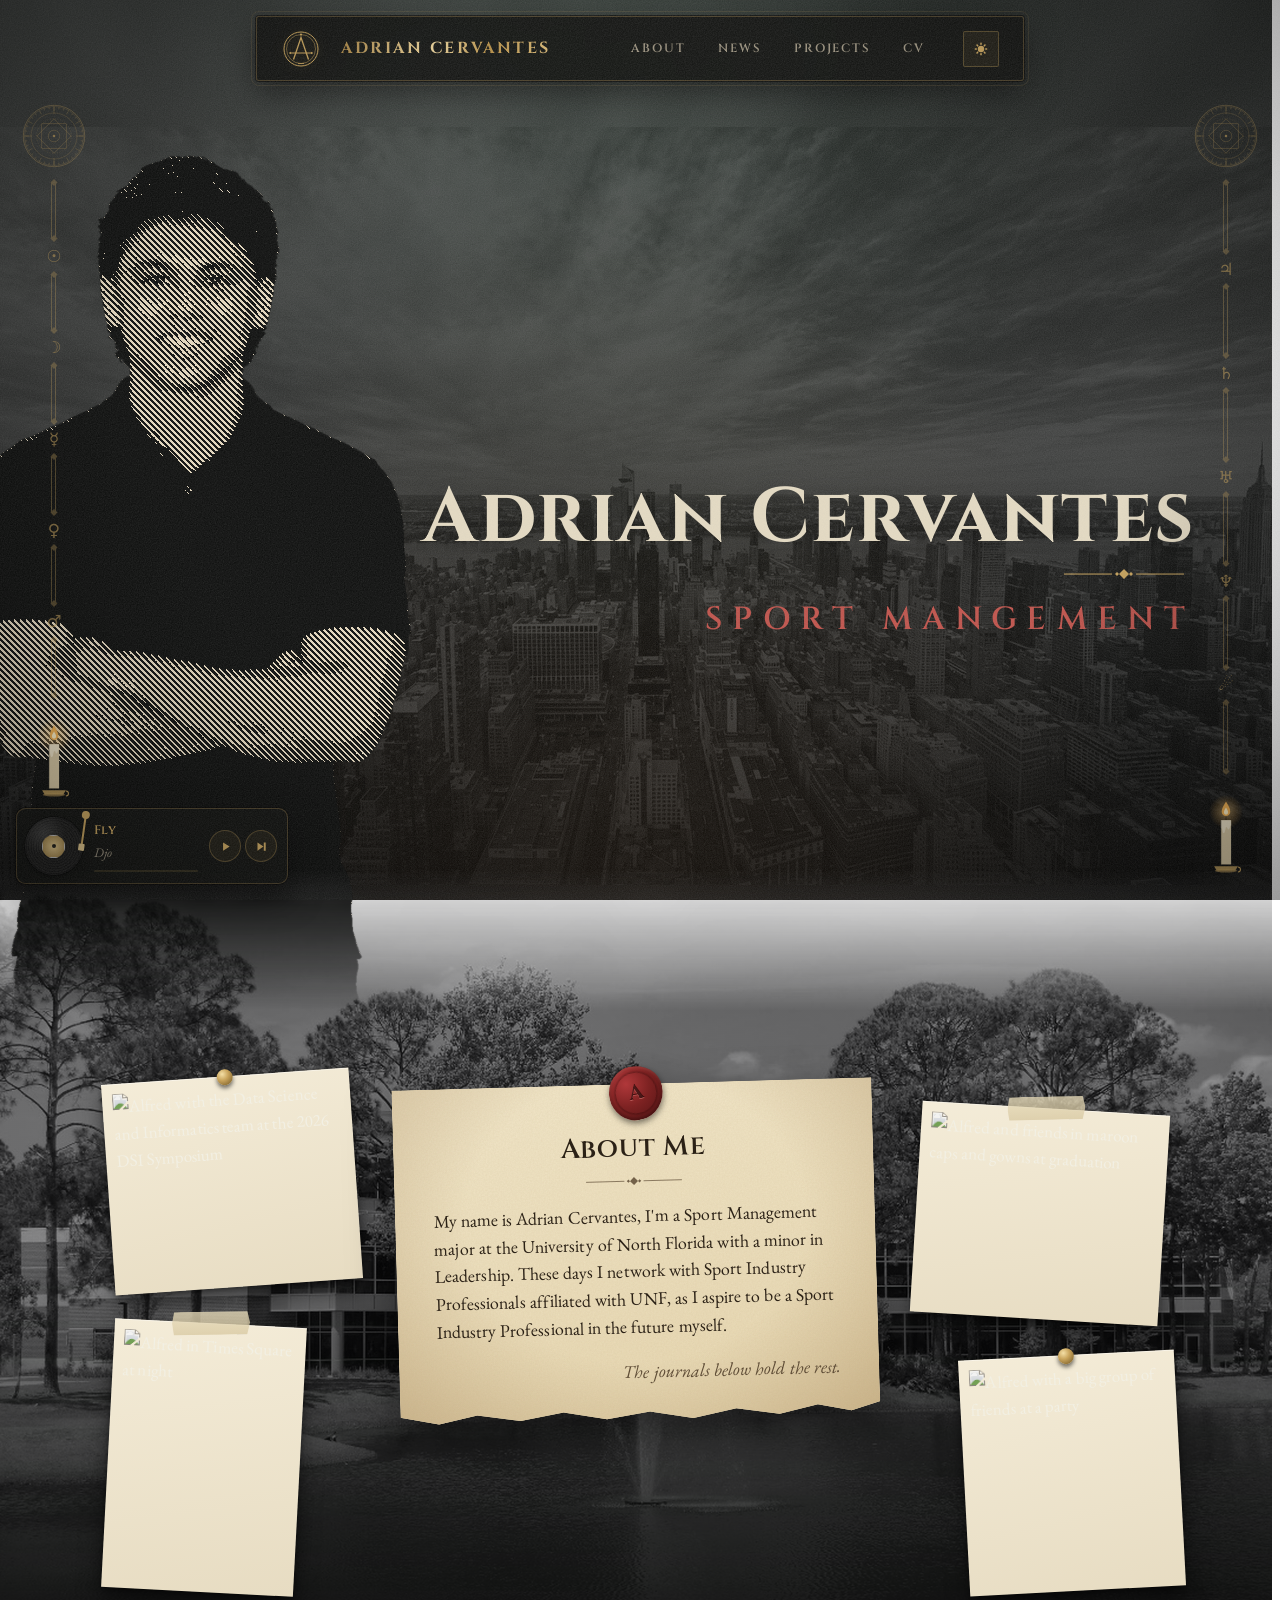
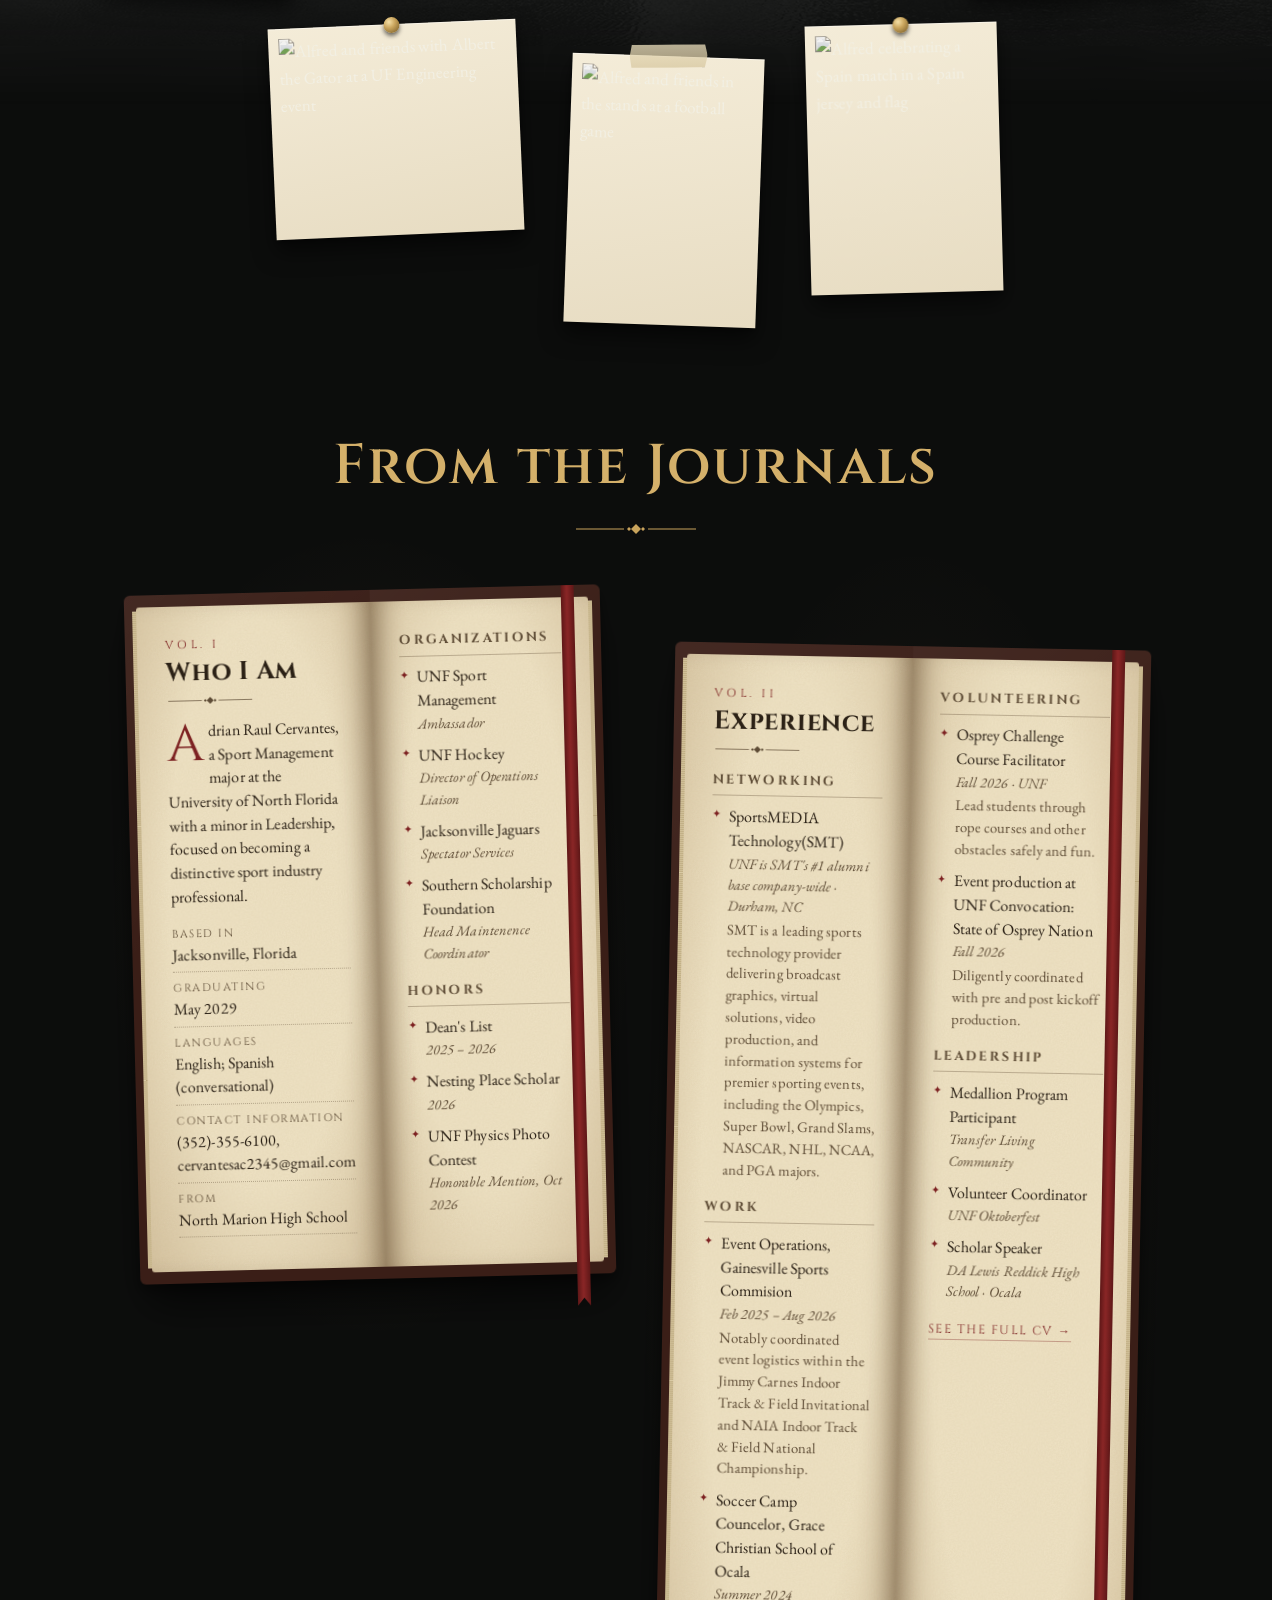
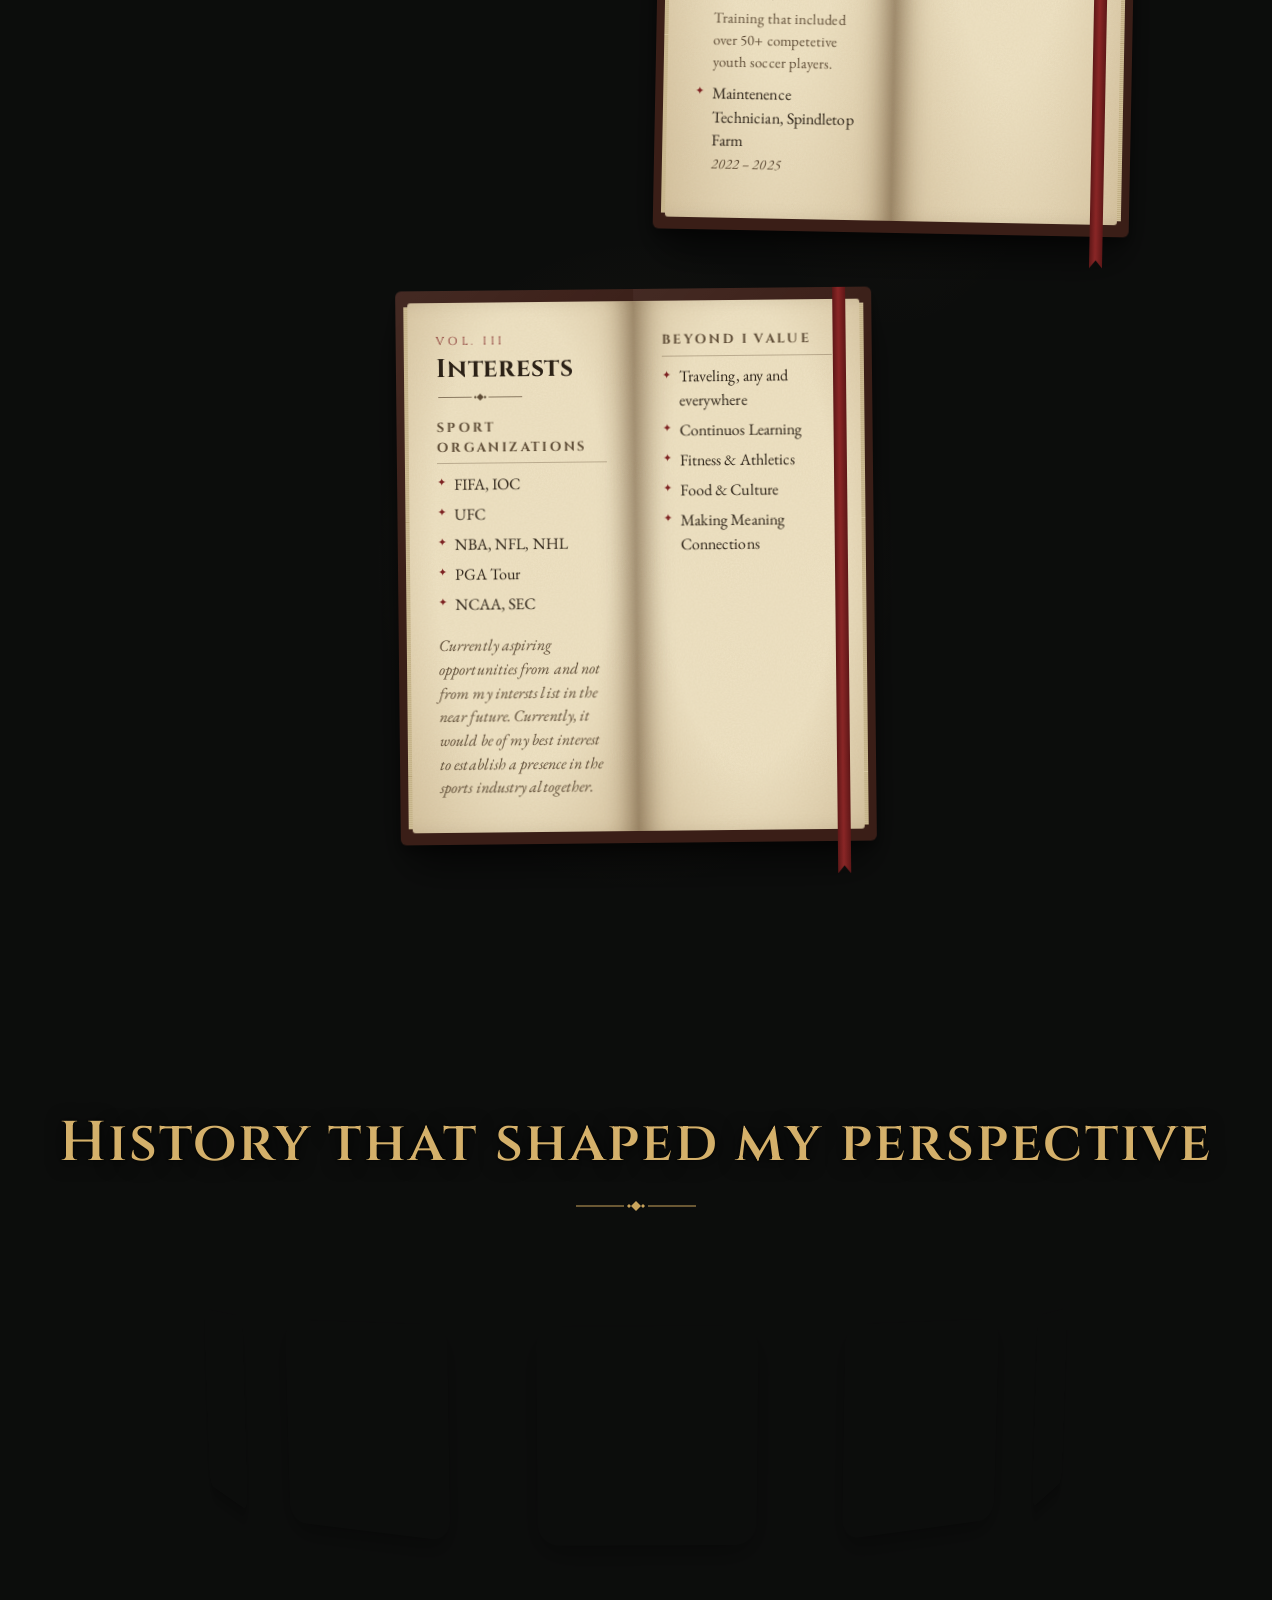
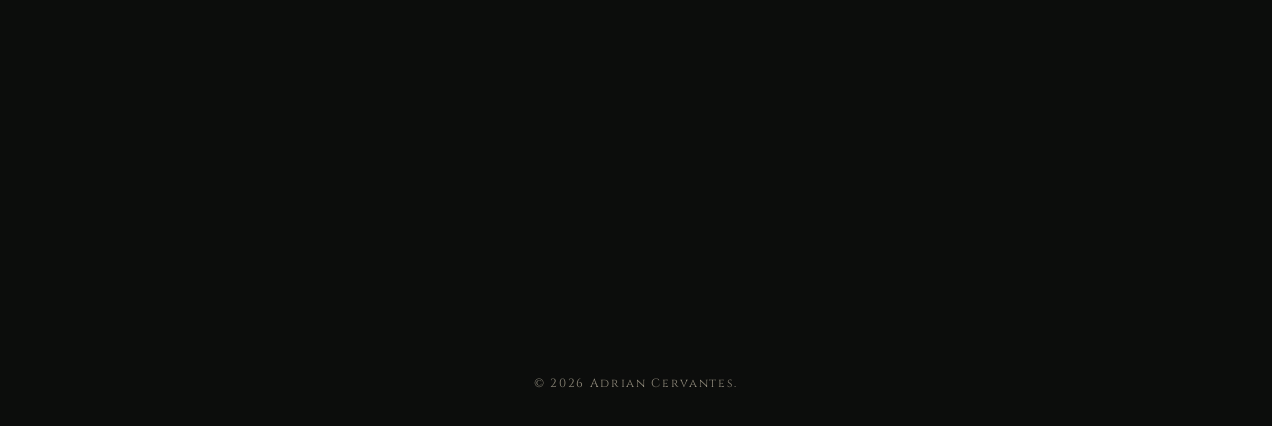
==== index.html @ 7bb158eb "Remove Bright Futures Scholar from honors section Removed 'Bright Futures Scholar' from honors list." ====
<!DOCTYPE html>
<html lang="en" class="scroll-smooth">
<head>
    <meta charset="UTF-8">
    <meta name="viewport" content="width=device-width, initial-scale=1.0">
    <title> Adrian Cervantes Resume </title>
    <meta name="description" content="Come see Adrian's portfolio">
    <link rel="icon" type="image/x-icon" href="assets/favicon.ico">
    <link rel="stylesheet" href="styles.css">
    <link rel="preconnect" href="https://fonts.googleapis.com">
    <link rel="preconnect" href="https://fonts.gstatic.com" crossorigin>
    <link href="https://fonts.googleapis.com/css2?family=Cinzel:wght@400;600;700&family=IM+Fell+English:ital@0;1&family=EB+Garamond:ital,wght@0,400;0,500;0,600;1,400&display=swap" rel="stylesheet">
    <script>
        (function() {
            try {
                var saved = localStorage.getItem('theme');
                var theme = ['dark', 'light'].indexOf(saved) !== -1 ? saved : 'dark';
                document.documentElement.setAttribute('data-theme', theme);
            } catch (e) {
                document.documentElement.setAttribute('data-theme', 'dark');
            }
        })();
    </script>
</head>
<body class="bg-global-bg text-global-text antialiased has-hero">
    <!-- Intro: sigil spin + spark burst. Synchronous so it covers the first paint. -->
    <script src="intro.js"></script>
    <!-- Fixed Header -->
    <header id="main-header" class="group">
        <div class="header-grid">
            <!-- Logo -->
            <div class="header-logo">
                <a href="#" class="group flex items-center">
                    <svg aria-hidden="true" viewBox="0 0 40 40" fill="none" stroke="currentColor" xmlns="http://www.w3.org/2000/svg" style="width: 2.5rem; height: 2.5rem; color: var(--color-primary);">
                        <title>Adrian Cervantes</title>
                        <circle cx="20" cy="20" r="17" stroke-width="1"/>
                        <circle cx="20" cy="20" r="14.5" stroke-width="0.5"/>
                        <path d="M12.5 30.5 20 8.5 27.5 30.5" stroke-width="1.3" stroke-linejoin="miter"/>
                        <path d="M9 24h22" stroke-width="1"/>
                        <path d="M8 24l1.2-1.2 1.2 1.2-1.2 1.2zM29.6 24l1.2-1.2 1.2 1.2-1.2 1.2z" fill="currentColor" stroke="none"/>
                        <circle cx="20" cy="5.6" r="1.1" fill="currentColor" stroke="none"/>
                        <path d="M17 34.5h6" stroke-width="0.8"/>
                    </svg>
                </a>
            </div>

            <!-- Title -->
            <div class="header-title">
                <span class="text-xl font-bold sm:text-2xl">Adrian Cervantes</span>
            </div>

            <!-- Desktop Navigation -->
            <nav class="mobile-nav-menu header-nav" id="navigation-menu">
                <a href="#about">About</a>
                <a href="news.html">News</a>
                <a href="projects.html">Projects</a>
                <a href="experience.html">CV</a>
            </nav>

            <!-- Controls -->
            <div class="header-controls">
                <!-- Theme Toggle -->
                <button id="theme-toggle" aria-label="Switch to dark theme">
                    <svg class="sun-icon h-4 w-4" fill="currentColor" viewBox="0 0 20 20">
                        <path fill-rule="evenodd" d="M10 2a1 1 0 011 1v1a1 1 0 11-2 0V3a1 1 0 011-1zm4 8a4 4 0 11-8 0 4 4 0 018 0zm-.464 4.95l.707.707a1 1 0 001.414-1.414l-.707-.707a1 1 0 00-1.414 1.414zm2.12-10.607a1 1 0 010 1.414l-.706.707a1 1 0 11-1.414-1.414l.707-.707a1 1 0 011.414 0zM17 11a1 1 0 100-2h-1a1 1 0 100 2h1zm-7 4a1 1 0 011 1v1a1 1 0 11-2 0v-1a1 1 0 011-1zM5.05 6.464A1 1 0 106.465 5.05l-.708-.707a1 1 0 00-1.414 1.414l.707.707zm1.414 8.486l-.707.707a1 1 0 01-1.414-1.414l.707-.707a1 1 0 011.414 1.414zM4 11a1 1 0 100-2H3a1 1 0 000 2h1z" clip-rule="evenodd"></path>
                    </svg>
                    <svg class="moon-icon h-4 w-4" fill="currentColor" viewBox="0 0 20 20">
                        <path d="M17.293 13.293A8 8 0 016.707 2.707a8.001 8.001 0 1010.586 10.586z"></path>
                    </svg>
                </button>


                <!-- Mobile Menu Toggle -->
                <button id="toggle-navigation-menu" aria-expanded="false" aria-label="Toggle navigation menu">
                    <svg class="h-5 w-5" fill="none" stroke="currentColor" viewBox="0 0 24 24">
                        <path stroke-linecap="round" stroke-linejoin="round" stroke-width="2" d="M4 6h16M4 12h16M4 18h16"></path>
                    </svg>
                    <svg class="h-5 w-5" fill="none" stroke="currentColor" viewBox="0 0 24 24">
                        <path stroke-linecap="round" stroke-linejoin="round" stroke-width="2" d="M6 18L18 6M6 6l12 12"></path>
                    </svg>
                </button>
            </div>
        </div>
    </header>

    <!-- Hero: photo backdrop + name/role, both animate in on load -->
    <section id="hero">
        <div class="hero-text">
            <h1 class="hero-name">Adrian Cervantes</h1>
            <p class="hero-role">Sport Mangement</p>
        </div>
    </section>

    <!-- Main Content -->
    <main>
        <div class="main-inner mx-auto max-w-3xl px-4 sm:px-8">
            <!-- About Section -->
            <section id="about" class="about-board">
                <div class="pinboard-col pinboard-left">
                    <figure class="polaroid polaroid-wide pin-tack" style="--tilt: -4deg;">
                        <picture>
                            <source srcset="assets/pinboard/dsi-symposium.webp" type="image/webp">
                            <img src="assets/pinboard/dsi-symposium.jpg" alt="Alfred with the Data Science and Informatics team at the 2026 DSI Symposium" loading="lazy" decoding="async">
                        </picture>
                    </figure>
                    <figure class="polaroid polaroid-tall pin-tape" style="--tilt: 3deg;">
                        <picture>
                            <source srcset="assets/pinboard/times-square.webp" type="image/webp">
                            <img src="assets/pinboard/times-square.jpg" alt="Alfred in Times Square at night" loading="lazy" decoding="async">
                        </picture>
                    </figure>
                </div>
                <div class="about-note-wrap">
                    <div class="prose" id="about-content">
                        <div class="loading-spinner">Loading about content...</div>
                    </div>
                </div>
                <div class="pinboard-col pinboard-right">
                    <figure class="polaroid polaroid-wide pin-tape" style="--tilt: 3.5deg;">
                        <picture>
                            <source srcset="assets/pinboard/graduation.webp" type="image/webp">
                            <img src="assets/pinboard/graduation.jpg" alt="Alfred and friends in maroon caps and gowns at graduation" loading="lazy" decoding="async">
                        </picture>
                    </figure>
                    <figure class="polaroid polaroid-square pin-tack" style="--tilt: -3deg;">
                        <picture>
                            <source srcset="assets/pinboard/party.webp" type="image/webp">
                            <img src="assets/pinboard/party.jpg" alt="Alfred with a big group of friends at a party" loading="lazy" decoding="async">
                        </picture>
                    </figure>
                </div>
                <div class="pinboard-row">
                    <figure class="polaroid polaroid-wide pin-tack" style="--tilt: -2.5deg;">
                        <picture>
                            <source srcset="assets/pinboard/uf-engineering.webp" type="image/webp">
                            <img src="assets/pinboard/uf-engineering.jpg" alt="Alfred and friends with Albert the Gator at a UF Engineering event" loading="lazy" decoding="async">
                        </picture>
                    </figure>
                    <figure class="polaroid polaroid-tall pin-tape" style="--tilt: 2deg;">
                        <picture>
                            <source srcset="assets/pinboard/game-day.webp" type="image/webp">
                            <img src="assets/pinboard/game-day.jpg" alt="Alfred and friends in the stands at a football game" loading="lazy" decoding="async">
                        </picture>
                    </figure>
                    <figure class="polaroid polaroid-tall pin-tack" style="--tilt: -1.5deg;">
                        <picture>
                            <source srcset="assets/pinboard/spain.webp" type="image/webp">
                            <img src="assets/pinboard/spain.jpg" alt="Alfred celebrating a Spain match in a Spain jersey and flag" loading="lazy" decoding="async">
                        </picture>
                    </figure>
                </div>
            </section>

            <!-- News Section -->
            <!-- <section id="news" class="mb-16">
                <div class="prose" id="news-content">
                    <div class="loading-spinner">Loading news content...</div>
                </div>
            </section> -->
        </div>

        <!-- Journals: three open books. books.js opens each cover as it scrolls into view;
             without JS (or on phones) they simply render open. -->
        <section id="journals" aria-labelledby="journals-heading">
            <h2 id="journals-heading">From the Journals</h2>

            <div class="journals-desk">

            <article class="book" aria-label="Volume I: Who I Am">
                <div class="book-inner">
                    <div class="leaf leaf-left">
                        <div class="page">
                            <p class="page-kicker">Vol. I</p>
                            <h3 class="page-title">Who I Am</h3>
                            <p class="page-lede">Adrian Raul Cervantes, a Sport Management major at the University of North Florida with a minor in Leadership, focused on becoming a distinctive sport industry professional.</p>
                            <dl class="page-facts">
                                <div><dt>Based in</dt><dd>Jacksonville, Florida</dd></div>
                                <div><dt>Graduating</dt><dd>May 2029</dd></div>
                                <div><dt>Languages</dt><dd>English; Spanish (conversational)</dd></div>
                                <div><dt>Contact Information</dt><dd>(352)-355-6100, cervantesac2345@gmail.com</dd></div>
                                <div><dt>From</dt><dd>North Marion High School</dd></div>
                            </dl>
                        </div>
                    </div>
                    <div class="leaf leaf-right">
                        <div class="page">
                            <h4 class="page-head">Organizations</h4>
                            <ul class="page-list">
                                <li><b>UNF Sport Management </b> <i>Ambassador</i></li>
                                <li><b>UNF Hockey</b> <i>Director of Operations Liaison</i></li>
                                <li><b>Jacksonville Jaguars</b> <i>Spectator Services</i></li>
                                <li><b>Southern Scholarship Foundation</b> <i>Head Maintenence Coordinator</i></li>
                            </ul>
                            <h4 class="page-head">Honors</h4>
                            <ul class="page-list">
                                <li><b>Dean's List</b> <i>2025 – 2026</i></li>
                                <li><b>Nesting Place Scholar</b> <i>2026</i></li>
                                <li><b>UNF Physics Photo Contest</b> <i>Honorable Mention, Oct 2026</i></li>
                            </ul>
                        </div>
                        <span class="ribbon" aria-hidden="true"></span>
                    </div>
                    <div class="book-cover" aria-hidden="true">
                        <div class="cover-front">
                            <span class="cover-numeral">Vol. I</span>
                            <svg class="cover-seal" viewBox="0 0 40 40" fill="none" stroke="currentColor"><circle cx="20" cy="20" r="17" stroke-width="0.8"/><circle cx="20" cy="20" r="14.5" stroke-width="0.45"/><path d="M12.5 30.5 20 8.5 27.5 30.5" stroke-width="1.1"/><path d="M9 24h22" stroke-width="0.8"/><path d="M8 24l1.2-1.2 1.2 1.2-1.2 1.2zM29.6 24l1.2-1.2 1.2 1.2-1.2 1.2z" fill="currentColor" stroke="none"/><circle cx="20" cy="5.6" r="1.1" fill="currentColor" stroke="none"/><path d="M17 34.5h6" stroke-width="0.7"/></svg>
                            <span class="cover-title">Who I Am</span>
                        </div>
                        <div class="cover-back leaf leaf-left"><div class="page"></div></div>
                    </div>
                </div>
            </article>

            <article class="book" aria-label="Volume II: Experience">
                <div class="book-inner">
                    <div class="leaf leaf-left">
                        <div class="page">
                            <p class="page-kicker">Vol. II</p>
                            <h3 class="page-title">Experience</h3>
                            <h4 class="page-head">Networking</h4>
                            <ul class="page-list">
                                <li><b>SportsMEDIA Technology(SMT)</b> <i>UNF is SMT's #1 alumni base company-wide · Durham, NC</i>
                                    <span>SMT is a leading sports technology provider delivering broadcast graphics, virtual solutions, video production, and information systems for premier sporting events, including the Olympics, Super Bowl, Grand Slams, NASCAR, NHL, NCAA, and PGA majors.</span></li>
                            </ul>
                            <h4 class="page-head">Work</h4>
                            <ul class="page-list">
                                <li><b>Event Operations, Gainesville Sports Commision</b> <i>Feb 2025 – Aug 2026</i>
                                    <span>Notably coordinated event logistics within the Jimmy Carnes Indoor Track & Field Invitational and NAIA Indoor Track & Field National Championship.</span></li>
                                <li><b>Soccer Camp Councelor, Grace Christian School of Ocala</b> <i>Summer 2024</i>
                                    <span>Training that included over 50+ competetive youth soccer players.</span></li>
                                <li><b>Maintenence Technician, Spindletop Farm</b> <i>2022 – 2025</i></li>
                            </ul>
                        </div>
                    </div>
                    <div class="leaf leaf-right">
                        <div class="page">
                            <h4 class="page-head">Volunteering</h4>
                            <ul class="page-list">
                                <li><b>Osprey Challenge Course Facilitator</b> <i>Fall 2026 · UNF</i>
                                    <span>Lead students through rope courses and other obstacles safely and fun.</span></li>
                                <li><b>Event production at UNF Convocation: State of Osprey Nation</b> <i>Fall 2026</i>
                                    <span>Diligently coordinated with pre and post kickoff production.</span></li>
                            </ul>
                            <h4 class="page-head">Leadership</h4>
                            <ul class="page-list">
                                <li><b>Medallion Program Participant</b> <i>Transfer Living Community</i></li>
                                <li><b>Volunteer Coordinator</b> <i>UNF Oktoberfest</i></li>
                                <li><b>Scholar Speaker</b> <i>DA Lewis Reddick High School · Ocala</i></li>
                            </ul>
                            <a class="page-link" href="experience.html">See the full CV &rarr;</a>
                        </div>
                        <span class="ribbon" aria-hidden="true"></span>
                    </div>
                    <div class="book-cover" aria-hidden="true">
                        <div class="cover-front">
                            <span class="cover-numeral">Vol. II</span>
                            <svg class="cover-seal" viewBox="0 0 40 40" fill="none" stroke="currentColor"><circle cx="20" cy="20" r="17" stroke-width="0.8"/><circle cx="20" cy="20" r="14.5" stroke-width="0.45"/><path d="M12.5 30.5 20 8.5 27.5 30.5" stroke-width="1.1"/><path d="M9 24h22" stroke-width="0.8"/><path d="M8 24l1.2-1.2 1.2 1.2-1.2 1.2zM29.6 24l1.2-1.2 1.2 1.2-1.2 1.2z" fill="currentColor" stroke="none"/><circle cx="20" cy="5.6" r="1.1" fill="currentColor" stroke="none"/><path d="M17 34.5h6" stroke-width="0.7"/></svg>
                            <span class="cover-title">Experience</span>
                        </div>
                        <div class="cover-back leaf leaf-left"><div class="page"></div></div>
                    </div>
                </div>
            </article>

            <article class="book" aria-label="Volume III: Interests">
                <div class="book-inner">
                    <div class="leaf leaf-left">
                        <div class="page">
                            <p class="page-kicker">Vol. III</p>
                            <h3 class="page-title">Interests</h3>
                            <h4 class="page-head">Sport Organizations</h4>
                            <ul class="page-list page-list-plain">
                                <li>FIFA, IOC</li>
                                <li>UFC</li>
                                <li>NBA, NFL, NHL</li>
                                <li>PGA Tour</li>
                                <li>NCAA, SEC</li>
                            </ul>
                            <p class="page-note">Currently aspiring opportunities<em> from and not from my intersts list</em> in the near future.<em> Currently,</em> it would be of my best interest to establish a presence in the sports industry altogether.</p>
                        </div>
                    </div>
                    <div class="leaf leaf-right">
                        <div class="page">
                            <h4 class="page-head">Beyond I Value</h4>
                            <ul class="page-list page-list-plain">
                                <li>Traveling, any and everywhere</li>
                                <li>Continuos Learning</li>
                                <li>Fitness & Athletics</li>
                                <li>Food & Culture</li>
                                <li>Making Meaning Connections</li>
                            </ul>
                        </div>
                        <span class="ribbon" aria-hidden="true"></span>
                    </div>
                    <div class="book-cover" aria-hidden="true">
                        <div class="cover-front">
                            <span class="cover-numeral">Vol. III</span>
                            <svg class="cover-seal" viewBox="0 0 40 40" fill="none" stroke="currentColor"><circle cx="20" cy="20" r="17" stroke-width="0.8"/><circle cx="20" cy="20" r="14.5" stroke-width="0.45"/><path d="M12.5 30.5 20 8.5 27.5 30.5" stroke-width="1.1"/><path d="M9 24h22" stroke-width="0.8"/><path d="M8 24l1.2-1.2 1.2 1.2-1.2 1.2zM29.6 24l1.2-1.2 1.2 1.2-1.2 1.2z" fill="currentColor" stroke="none"/><circle cx="20" cy="5.6" r="1.1" fill="currentColor" stroke="none"/><path d="M17 34.5h6" stroke-width="0.7"/></svg>
                            <span class="cover-title">Interests</span>
                        </div>
                        <div class="cover-back leaf leaf-left"><div class="page"></div></div>
                    </div>
                </div>
            </article>
            </div>
        </section>

        <!-- Round Carousel — its own full-bleed dark stage. -->
        <section id="carousel-section">
            <h2 id="carousel-heading">History that shaped my perspective</h2>
            <div id="round-carousel"></div>
        </section>
    </main>

    <!-- Footer -->
    <footer>
        <div class="mx-auto max-w-3xl px-4 sm:px-8 py-12 text-center" style="position: relative;">
            <div style="display: flex; flex-direction: column; align-items: center; gap: 1rem;">
                <p style="color: var(--color-secondary); font-size: 0.875rem;">© 2026 Adrian Cervantes.</p>
            </div>
        </div>
    </footer>

    <script src="dither-bg.js"></script>
    <script src="venice-reveal.js"></script>
    <script src="books.js"></script>
    <script src="round-carousel.js"></script>
    <script src="vinyl-player.js"></script>
    <script src="script.js"></script>
</body>
</html>
---- styles.css ----
/* ===================================
   Occult Noir Design System
   Deco frames, brass, smoke and grain.
   Fonts (Cinzel, EB Garamond) load via <link> in each page.
   =================================== */


/* Reset and base styles */
* {
    box-sizing: border-box;
    margin: 0;
    padding: 0;
}

html {
    color-scheme: light dark;
    scrollbar-gutter: stable;
    scroll-behavior: smooth;
}

/* ===================================
   OCCULT NOIR palette
   Brass is the dominant hue; oxblood is a rare accent (hero role,
   blockquotes, selection). Dark "night" is the default; light is
   aged parchment and ink.
   =================================== */
:root {
    --font-display: 'Cinzel', 'Trajan Pro', 'Cormorant SC', Georgia, serif;
    --font-body: 'EB Garamond', Garamond, 'Times New Roman', Georgia, serif;

    /* Parchment — aged paper, iron-gall ink, tarnished brass */
    --color-global-bg: #e6dcc6;
    --color-global-gradient:
        radial-gradient(ellipse at 50% -10%, rgba(255, 249, 232, 0.75) 0%, transparent 60%),
        radial-gradient(ellipse at 50% 115%, rgba(70, 45, 20, 0.16) 0%, transparent 60%),
        linear-gradient(180deg, #ece3cf 0%, #e2d6bd 60%, #d7c9ab 100%);
    --color-global-text: #221c15;
    --color-primary: #6e521b;
    --color-primary-light: #9a7633;
    --color-primary-dark: #4f3a12;
    --color-secondary: #5f5443;
    --color-accent: #6e521b;
    --color-accent-2: #7d2222;
    --color-link: #6e521b;
    --color-quote: #7d2222;
    --color-border: rgba(110, 82, 27, 0.28);
    --color-card-bg: #efe7d5;
    --color-shadow: rgba(40, 28, 12, 0.08);
    --color-shadow-strong: rgba(40, 28, 12, 0.16);
    --panel: #efe7d5;

    --glass-bg: rgba(240, 232, 214, 0.94);
    --glass-bg-subtle: rgba(240, 232, 214, 0.6);
    --glass-border: rgba(110, 82, 27, 0.38);
    --glass-border-outer: rgba(110, 82, 27, 0.18);
    --glass-shadow:
        0 1px 0 rgba(255, 250, 235, 0.6) inset,
        0 2px 6px rgba(40, 28, 12, 0.06),
        0 12px 28px rgba(40, 28, 12, 0.10);
    --glass-shadow-hover:
        0 1px 0 rgba(255, 250, 235, 0.6) inset,
        0 4px 10px rgba(40, 28, 12, 0.08),
        0 18px 40px rgba(40, 28, 12, 0.16);
    --glass-blur: blur(6px);
    --glass-blur-strong: blur(10px);
    --glass-specular: none;
    --glass-prismatic: none;

    --gradient-primary: linear-gradient(100deg, #4f3a12 0%, #8a6726 45%, #5c4416 100%);
    --gradient-subtle: linear-gradient(180deg, rgba(110, 82, 27, 0.04) 0%, transparent 100%);
    --gradient-glass: linear-gradient(180deg, rgba(255, 250, 235, 0.5) 0%, rgba(240, 232, 214, 0.3) 100%);

    --logo-1: var(--color-primary);
    --logo-2: var(--color-primary-light);
    --logo-3: var(--color-accent-2);

    --color-tag-bg: rgba(110, 82, 27, 0.10);
    --color-tag-text: #4f4334;

    --button-bg: rgba(110, 82, 27, 0.08);
    --button-bg-hover: rgba(110, 82, 27, 0.16);
    --button-border: rgba(110, 82, 27, 0.35);
    --brass-glow: rgba(110, 82, 27, 0.18);
}

/* Night — smoke, lamplight, brass. A murky green haze is the only
   other hue, and it lives in the background, never on text. */
[data-theme="dark"] {
    --color-global-bg: #0c0d0c;
    --color-global-gradient:
        radial-gradient(ellipse at 50% -10%, rgba(64, 84, 72, 0.30) 0%, transparent 55%),
        radial-gradient(ellipse at 50% 115%, rgba(120, 72, 30, 0.12) 0%, transparent 60%),
        linear-gradient(180deg, #121513 0%, #0c0d0c 55%, #080807 100%);
    --color-global-text: #e6dcc4;
    --color-primary: #c9a45c;
    --color-primary-light: #e2c78a;
    --color-primary-dark: #8f7136;
    --color-secondary: #9a917e;
    --color-accent: #c9a45c;
    --color-accent-2: #c0524a;
    --color-link: #d4b06a;
    --color-quote: #c0524a;
    --color-border: rgba(201, 164, 92, 0.18);
    --color-card-bg: #131412;
    --color-shadow: rgba(0, 0, 0, 0.45);
    --color-shadow-strong: rgba(0, 0, 0, 0.65);
    --panel: #131412;

    --glass-bg: rgba(16, 17, 15, 0.94);
    --glass-bg-subtle: rgba(22, 23, 20, 0.72);
    --glass-blur: blur(8px);
    --glass-border: rgba(201, 164, 92, 0.30);
    --glass-border-outer: rgba(201, 164, 92, 0.12);
    --glass-shadow:
        0 0 0 1px rgba(0, 0, 0, 0.6),
        0 12px 32px rgba(0, 0, 0, 0.55);
    --glass-shadow-hover:
        0 0 0 1px rgba(0, 0, 0, 0.6),
        0 0 28px rgba(201, 164, 92, 0.10),
        0 18px 44px rgba(0, 0, 0, 0.7);
    --gradient-glass: linear-gradient(180deg, rgba(40, 38, 32, 0.6) 0%, rgba(16, 17, 15, 0.4) 100%);
    --glass-specular: none;
    --glass-prismatic: none;

    --gradient-primary: linear-gradient(100deg, #a88442 0%, #ead29a 45%, #b48d45 70%, #d9b977 100%);
    --gradient-subtle: linear-gradient(180deg, rgba(201, 164, 92, 0.04) 0%, transparent 100%);

    --color-tag-bg: rgba(201, 164, 92, 0.10);
    --color-tag-text: #c4b89e;

    --button-bg: rgba(201, 164, 92, 0.08);
    --button-bg-hover: rgba(201, 164, 92, 0.16);
    --button-border: rgba(201, 164, 92, 0.32);
    --brass-glow: rgba(201, 164, 92, 0.22);
}

/* Base typography - Apple SF Pro feel */
body {
    font-family: 'Inter', -apple-system, BlinkMacSystemFont, 'SF Pro Display', 'SF Pro Text', 'Helvetica Neue', Roboto, Oxygen, Ubuntu, sans-serif;
    line-height: 1.47059;
    margin: 0;
    padding: 0;
    background: var(--color-global-gradient, var(--color-global-bg));
    background-attachment: fixed;
    color: var(--color-global-text);
    padding-top: 7rem;
    min-height: 100vh;
    position: relative;
    overflow-x: hidden;
    font-weight: 400;
    letter-spacing: -0.022em;
    -webkit-font-smoothing: antialiased;
    -moz-osx-font-smoothing: grayscale;
}

/* Ribbon Glow WebGL background (ribbon-glow.js) replaces the old static
   ambient-gradient ::before — it supplies the same ambient glow role, so we
   don't paint both. */
#ribbon-glow-bg {
    position: fixed;
    inset: 0;
    z-index: -1;
    pointer-events: none;
}

#ribbon-glow-bg canvas {
    position: absolute;
    inset: 0;
    width: 100%;
    height: 100%;
    display: block;
}

@media (prefers-reduced-motion: reduce) {
    #ribbon-glow-bg {
        display: none;
    }
}


/* Responsive body padding */
@media (max-width: 640px) {
    body {
        padding-top: 5rem;
    }
}

/* Utility classes */
.bg-global-bg { background: var(--color-global-gradient, var(--color-global-bg)); background-attachment: fixed; }
.text-global-text { color: var(--color-global-text); }
.text-accent { color: var(--color-accent); }
.text-accent-2 { color: var(--color-accent-2); }

.mx-auto { margin-left: auto; margin-right: auto; }
.flex { display: flex; }
.flex-col { flex-direction: column; }
.flex-1 { flex: 1; }
.items-center { align-items: center; }
.justify-center { justify-content: center; }
.min-h-screen { min-height: 100vh; }
.max-w-3xl { max-width: 48rem; }
.px-4 { padding-left: 1rem; padding-right: 1rem; }
.px-8 { padding-left: 2rem; padding-right: 2rem; }
.pt-16 { padding-top: 4rem; }
.py-4 { padding-top: 1rem; padding-bottom: 1rem; }
.py-8 { padding-top: 2rem; padding-bottom: 2rem; }
.mb-8 { margin-bottom: 2rem; }
.mb-16 { margin-bottom: 4rem; }
.mb-28 { margin-bottom: 7rem; }
.me-3 { margin-inline-end: 0.75rem; }
.me-4 { margin-inline-end: 1rem; }
.ms-auto { margin-inline-start: auto; }
.mt-auto { margin-top: auto; }
.h-4 { height: 1rem; }
.w-4 { width: 1rem; }
.h-7 { height: 1.75rem; }
.w-7 { width: 1.75rem; }
.h-10 { height: 2.5rem; }
.w-6 { width: 1.5rem; }
.text-sm { font-size: 0.875rem; }
.text-xl { font-size: 1.25rem; }
.text-2xl { font-size: 1.5rem; }
.font-normal { font-weight: 400; }
.font-bold { font-weight: 700; }
.font-mono { font-family: 'SF Mono', 'Monaco', 'Inconsolata', 'Fira Code', monospace; }
.antialiased { -webkit-font-smoothing: antialiased; -moz-osx-font-smoothing: grayscale; }
.scroll-smooth { scroll-behavior: smooth; }
.relative { position: relative; }
.absolute { position: absolute; }
.hidden { display: none; }
.rounded-md { border-radius: 0.5rem; }
.shadow { box-shadow: var(--glass-shadow); }
.backdrop-blur-sm { backdrop-filter: blur(8px); }
.underline { text-decoration: underline; }
.underline-offset-2 { text-underline-offset: 2px; }
.grayscale { filter: grayscale(100%); }
.opacity-75 { opacity: 0.75; }
.text-center { text-align: center; }
.text-xs { font-size: 0.75rem; }

/* Responsive utilities */
@media (min-width: 640px) {
    .sm\:px-8 { padding-left: 2rem; padding-right: 2rem; }
    .sm\:flex { display: flex; }
    .sm\:flex-row { flex-direction: row; }
    .sm\:flex-col { flex-direction: column; }
    .sm\:items-center { align-items: center; }
    .sm\:invisible { visibility: hidden; }
    .sm\:hidden { display: none; }
    .sm\:static { position: static; }
    .sm\:relative { position: relative; }
    .sm\:absolute { position: absolute; }
    .sm\:z-auto { z-index: auto; }
    .sm\:mt-1 { margin-top: 0.25rem; }
    .sm\:me-0 { margin-inline-end: 0; }
    .sm\:py-0 { padding-top: 0; padding-bottom: 0; }
    .sm\:h-20 { height: 5rem; }
    .sm\:w-12 { width: 3rem; }
    .sm\:text-2xl { font-size: 1.5rem; }
    .sm\:ps-18 { padding-inline-start: 4.5rem; }
    .sm\:-ms-4 { margin-inline-start: -1rem; }
    .sm\:divide-accent > :not([hidden]) ~ :not([hidden]) { 
        border-inline-start-width: 1px; 
        border-color: var(--color-accent); 
    }
    .sm\:rounded-none { border-radius: 0; }
    .sm\:bg-transparent { background-color: transparent; }
    .sm\:shadow-none { box-shadow: none; }
    .sm\:backdrop-blur-none { backdrop-filter: none; }
}

/* Screen reader only */
.sr-only {
    position: absolute;
    width: 1px;
    height: 1px;
    padding: 0;
    margin: -1px;
    overflow: hidden;
    clip: rect(0, 0, 0, 0);
    white-space: nowrap;
    border-width: 0;
}

.focus\:not-sr-only:focus {
    position: static;
    width: auto;
    height: auto;
    padding: 0;
    margin: 0;
    overflow: visible;
    clip: auto;
    white-space: normal;
}

/* ===================================
   Apple Liquid Glass Header
   =================================== */
#main-header {
    position: fixed;
    top: 0;
    left: 50%;
    transform: translateX(-50%);
    max-width: 48rem;
    width: calc(100% - 2rem);
    margin-top: 1rem;
    background: var(--glass-bg);
    backdrop-filter: var(--glass-blur);
    -webkit-backdrop-filter: var(--glass-blur);
    border: 1px solid var(--glass-border);
    border-radius: 22px;
    box-shadow: var(--glass-shadow);
    z-index: 100;
    padding: 0.625rem 1.25rem;
    transition: all 0.5s cubic-bezier(0.23, 1, 0.32, 1);
    overflow: hidden;
}

/* Specular highlight overlay */
#main-header::before {
    content: '';
    position: absolute;
    top: 0;
    left: 0;
    right: 0;
    height: 50%;
    background: var(--glass-specular);
    border-radius: 22px 22px 0 0;
    pointer-events: none;
    opacity: 0.6;
}

/* Prismatic refraction overlay */
#main-header::after {
    content: '';
    position: absolute;
    inset: 0;
    background: var(--glass-prismatic);
    border-radius: 22px;
    pointer-events: none;
    opacity: 0;
    transition: opacity 0.5s ease;
}

#main-header:hover::after {
    opacity: 1;
}

#main-header:hover {
    box-shadow: var(--glass-shadow-hover);
    transform: translateX(-50%) translateY(-1px);
}

@media (min-width: 769px) {
    #main-header {
        padding: 0.625rem 1.5rem;
    }
}

/* Header grid layout */
.header-grid {
    display: grid;
    grid-template-columns: auto 1fr auto auto;
    grid-template-areas: "logo title nav controls";
    align-items: center;
    gap: 1.25rem;
    position: relative;
    z-index: 1;
}

.header-logo { 
    grid-area: logo; 
    display: flex;
    align-items: center;
}

.header-title { 
    grid-area: title; 
    display: flex;
    align-items: center;
}

.header-nav { 
    grid-area: nav;
    display: flex;
    align-items: center;
}

.header-controls { 
    grid-area: controls; 
    display: flex;
    align-items: center;
    gap: 0.375rem;
}

/* Logo styling */
.header-logo a {
    display: flex;
    align-items: center;
    text-decoration: none;
    transition: transform 0.4s cubic-bezier(0.23, 1, 0.32, 1);
}

.header-logo a:hover {
    transform: scale(1.08);
}

.header-logo svg {
    height: 2rem;
    width: auto;
    aspect-ratio: 1 / 1;
    object-fit: contain;
    filter: drop-shadow(0 2px 6px rgba(0, 122, 255, 0.25));
}

/* Title styling */
.header-title span {
    font-family: 'Playfair Display', Georgia, 'Times New Roman', serif;
    font-size: 1.125rem;
    font-weight: 600;
    background: var(--gradient-primary);
    -webkit-background-clip: text;
    -webkit-text-fill-color: transparent;
    background-clip: text;
    letter-spacing: -0.02em;
}

/* Navigation - Desktop with Liquid Glass pills */
.mobile-nav-menu {
    display: flex;
    align-items: center;
    gap: 0.125rem;
    padding: 0.25rem;
    background: rgba(0, 0, 0, 0.03);
    border-radius: 12px;
}

[data-theme="dark"] .mobile-nav-menu {
    background: rgba(255, 255, 255, 0.05);
}

.mobile-nav-menu > a {
    padding: 0.5rem 0.875rem;
    color: var(--color-secondary);
    text-decoration: none;
    font-size: 0.8125rem;
    font-weight: 500;
    border-radius: 10px;
    transition: all 0.3s cubic-bezier(0.23, 1, 0.32, 1);
    position: relative;
}

.mobile-nav-menu > a:hover {
    color: var(--color-primary);
    background: var(--button-bg);
}

.mobile-nav-menu > a.active {
    color: white;
    background: var(--color-primary);
    box-shadow: 0 2px 8px rgba(0, 122, 255, 0.3);
}

/* Mobile navigation */
@media (max-width: 768px) {
    #main-header {
        overflow: visible;
    }

    .header-grid {
        display: flex;
        align-items: center;
        justify-content: space-between;
        gap: 0.75rem;
    }

    .header-nav.mobile-nav-menu {
        position: absolute;
        top: calc(100% + 0.5rem);
        left: 0;
        right: 0;
        display: none;
        flex-direction: column;
        gap: 0.25rem;
        padding: 0.5rem;
        background: var(--glass-bg);
        backdrop-filter: var(--glass-blur);
        -webkit-backdrop-filter: var(--glass-blur);
        border: 1px solid var(--glass-border);
        border-radius: 16px;
        box-shadow: var(--glass-shadow);
        z-index: 150;
    }

    .group.menu-open .header-nav.mobile-nav-menu {
        display: flex !important;
        animation: dropdownSlide 0.3s cubic-bezier(0.23, 1, 0.32, 1);
    }

    @keyframes dropdownSlide {
        from {
            opacity: 0;
            transform: translateY(-8px);
        }
        to {
            opacity: 1;
            transform: translateY(0);
        }
    }

    .header-nav.mobile-nav-menu > a {
        font-size: 1rem;
        padding: 0.75rem 1rem;
        text-align: center;
        border-radius: 12px;
        min-width: unset;
        background: transparent;
        border: none;
        box-shadow: none;
    }

    .header-nav.mobile-nav-menu > a:hover {
        transform: none;
        background: var(--button-bg);
        box-shadow: none;
    }

    .header-nav.mobile-nav-menu > a.active {
        background: var(--color-primary);
        border-color: transparent;
    }
}

/* ===================================
   Apple Liquid Glass Buttons
   =================================== */
#theme-toggle {
    display: flex;
    align-items: center;
    justify-content: center;
    width: 2.25rem;
    height: 2.25rem;
    background: var(--button-bg);
    border: 1px solid var(--button-border);
    border-radius: 10px;
    cursor: pointer;
    transition: all 0.3s cubic-bezier(0.23, 1, 0.32, 1);
    color: var(--color-primary);
    position: relative;
    overflow: hidden;
}

#theme-toggle::before {
    content: '';
    position: absolute;
    top: 0;
    left: 0;
    right: 0;
    height: 50%;
    background: linear-gradient(180deg, rgba(255, 255, 255, 0.3) 0%, transparent 100%);
    border-radius: 10px 10px 0 0;
    pointer-events: none;
}

#theme-toggle:hover {
    background: var(--button-bg-hover);
    transform: scale(1.05);
    box-shadow: 0 4px 12px rgba(0, 122, 255, 0.2);
}

#theme-toggle:active {
    transform: scale(0.95);
}

/* Theme icon visibility — :root defaults first, then [data-theme] overrides (same specificity, later wins) */
:root .sun-icon { display: none; }
:root .moon-icon { display: block; }
[data-theme="dark"] .sun-icon { display: block; }
[data-theme="dark"] .moon-icon { display: none; }
[data-theme="light"] .sun-icon { display: none; }
[data-theme="light"] .moon-icon { display: block; }

/* Mobile menu toggle - Liquid Glass */
#toggle-navigation-menu {
    display: none;
    align-items: center;
    justify-content: center;
    width: 2.25rem;
    height: 2.25rem;
    background: var(--button-bg);
    border: 1px solid var(--button-border);
    border-radius: 10px;
    cursor: pointer;
    transition: all 0.3s cubic-bezier(0.23, 1, 0.32, 1);
    color: var(--color-primary);
    z-index: 200;
    position: relative;
    overflow: hidden;
}

#toggle-navigation-menu::before {
    content: '';
    position: absolute;
    top: 0;
    left: 0;
    right: 0;
    height: 50%;
    background: linear-gradient(180deg, rgba(255, 255, 255, 0.3) 0%, transparent 100%);
    border-radius: 10px 10px 0 0;
    pointer-events: none;
}

@media (max-width: 768px) {
    #toggle-navigation-menu {
        display: flex;
    }
}

#toggle-navigation-menu:hover {
    background: var(--button-bg-hover);
    transform: scale(1.05);
}

#toggle-navigation-menu:active {
    transform: scale(0.95);
}

#toggle-navigation-menu[aria-expanded="false"] svg:first-of-type { display: block; }
#toggle-navigation-menu[aria-expanded="false"] svg:last-of-type { display: none; }
#toggle-navigation-menu[aria-expanded="true"] svg:first-of-type { display: none; }
#toggle-navigation-menu[aria-expanded="true"] svg:last-of-type { display: block; }

/* ===================================
   Hero — photo backdrop (dither-bg.js) + name/role
   =================================== */
/* Home page only: the top of the page (header + hero/photo) stays on the
   normal light background. Everything from "About Me" down (#main, footer)
   is dark — full viewport width, not just the centered text column — with
   the hero's gradient bridging the two so there's no hard seam. */
#hero {
    position: relative;
    height: 100vh;
    min-height: 480px;
    max-height: 960px;
    overflow: hidden;
}

/* main/footer are plain full-width block elements (the max-width-constrained
   centering lives on .main-inner / footer's inner div instead), so a normal
   background is genuinely full-bleed with no vertical bleed risk. */
body.has-hero main {
    position: relative;
    background: #17171b;
    color: #e9e9ec;
    padding-top: 3rem;
    padding-bottom: 6rem;
}

/* ONE element for the whole photo transition (not split across #hero::after
   + main::before) — two separate elements each independently scaling their
   own copy of the image via `cover` was the bug: different box heights meant
   different crops, so it looked like two misaligned photos. A single element
   means a single `cover` calculation, so it's genuinely one continuous image.
   It overlaps up into the hero (negative top) so the crossfade from the
   Alfred photo starts there, then continues down into main fading to dark.
   Plain `scroll` attachment (the default) so it moves with the page. */
body.has-hero main::before {
    content: '';
    position: absolute;
    top: -16vh;
    left: 0;
    right: 0;
    height: 93vh;
    background-color: #17171b;
    background-image: linear-gradient(rgba(10, 10, 12, 0.45), rgba(10, 10, 12, 0.45)), url('venice-bg.jpg');
    background-image: linear-gradient(rgba(10, 10, 12, 0.45), rgba(10, 10, 12, 0.45)), image-set(url('venice-bg.webp') type('image/webp') 1x, url('venice-bg.jpg') type('image/jpeg') 1x);
    background-size: cover;
    background-position: bottom center;
    background-repeat: no-repeat;
    /* 0–17%: fades in from the Alfred photo. 17–46%: holds solid Venice.
       46–100%: fades out to transparent into main's own matching #17171b —
       stretched to a much longer, more gradual decay than before (was a
       28vh fade, now ~47vh) so it reads as a real blend, not a cutoff. */
    -webkit-mask-image: linear-gradient(to bottom, transparent 0%, black 17%, black 46%, transparent 100%);
    mask-image: linear-gradient(to bottom, transparent 0%, black 17%, black 46%, transparent 100%);
    z-index: 0;
}

/* venice-reveal.js inserts a real <canvas id="venice-canvas"> as main's
   first child once WebGL + the image are ready, and marks body with
   .venice-canvas-ready — at that point this static fallback (main::before,
   above) is hidden so only the interactive version shows. Until then, or if
   WebGL isn't available, the static fallback stays visible. */
body.has-hero.venice-canvas-ready main::before {
    display: none;
}

#venice-canvas {
    position: absolute;
    top: -16vh;
    left: 0;
    right: 0;
    height: 93vh;
    width: 100%;
    display: block;
    pointer-events: none;
    -webkit-mask-image: linear-gradient(to bottom, transparent 0%, black 17%, black 46%, transparent 100%);
    mask-image: linear-gradient(to bottom, transparent 0%, black 17%, black 46%, transparent 100%);
    z-index: 0;
}

body.has-hero .main-inner {
    position: relative;
    z-index: 1;
}

body.has-hero footer {
    background: #17171b;
}

body.has-hero main .prose,
body.has-hero main .prose p,
body.has-hero main .prose li {
    color: #f3ead9;
}

/* Maroon headings from "Computer Engineer" onward (About Me, Leadership,
   Previous Leadership, and each role heading) — overrides the blue
   gradient-clip-text treatment used elsewhere on the site. */
body.has-hero main .prose h1,
body.has-hero main .prose h2,
body.has-hero main .prose h3,
body.has-hero main .prose h4 {
    background: none;
    -webkit-background-clip: unset;
    -webkit-text-fill-color: unset;
    background-clip: unset;
    color: #9c2430;
}

body.has-hero footer p {
    color: rgba(243, 234, 217, 0.7) !important;
}

/* New York skyline behind the dithered portrait. Lives on body (not
   #hero::before) because #hero sits below body's padding-top and clips its
   overflow — this way it runs from the very top of the page, under the
   fixed header, down through the hero. Grayscale + a blend mode so it takes
   on the page backdrop's own color (ink on parchment by day, green-black
   haze by night) instead of bringing in its own blue. Fades out at the
   bottom into the Venice crossfade (main::before). Positioned before #hero
   in paint order, so the portrait always sits on top. */
body.has-hero {
    --hero-offset: 7rem;
}

body.has-hero::before {
    content: '';
    position: absolute;
    top: 0;
    left: 0;
    right: 0;
    height: calc(var(--hero-offset) + clamp(480px, 100vh, 960px));
    background-image: url('newyork-hero.jpg');
    background-image: image-set(url('newyork-hero.webp') type('image/webp') 1x, url('newyork-hero.jpg') type('image/jpeg') 1x);
    background-size: cover;
    background-position: center 40%;
    background-repeat: no-repeat;
    filter: grayscale(1) contrast(1.1);
    mix-blend-mode: multiply;
    opacity: 0.4;
    -webkit-mask-image: linear-gradient(to bottom, black 60%, transparent 100%);
    mask-image: linear-gradient(to bottom, black 60%, transparent 100%);
    pointer-events: none;
}

[data-theme="dark"] body.has-hero::before {
    mix-blend-mode: luminosity;
    opacity: 0.22;
}

@media (max-width: 640px) {
    body.has-hero {
        --hero-offset: 5rem;
    }
}

/* dither-bg.js injects #dither-bg + <canvas> as the first child of #hero */
#hero #dither-bg {
    position: absolute;
    inset: 0;
    pointer-events: none;
    opacity: 0;
    transform: translateX(-60px) scale(0.98);
    animation: heroPhotoIn 1.4s cubic-bezier(0.16, 1, 0.3, 1) forwards;
}

#hero #dither-bg canvas {
    width: 100%;
    height: 100%;
    display: block;
}

.hero-text {
    position: absolute;
    right: 6%;
    top: 50%;
    transform: translate(60px, -50%);
    text-align: right;
    z-index: 1;
    opacity: 0;
    animation: heroTextIn 1.2s cubic-bezier(0.16, 1, 0.3, 1) forwards;
    animation-delay: 0.7s;
}

.hero-name {
    font-family: 'Playfair Display', Georgia, 'Times New Roman', serif;
    font-size: clamp(2.5rem, 7vw, 5.5rem);
    font-weight: 900;
    line-height: 1.02;
    color: var(--color-global-text);
    margin: 0;
    letter-spacing: -0.01em;
}

.hero-role {
    font-family: 'Playfair Display', Georgia, 'Times New Roman', serif;
    font-size: clamp(1.25rem, 2.6vw, 2rem);
    font-weight: 600;
    color: #9c2430;
    text-transform: uppercase;
    letter-spacing: 0.1em;
    margin: 0.75rem 0 0;
}

@keyframes heroPhotoIn {
    to { opacity: 1; transform: translateX(0) scale(1); }
}

@keyframes heroTextIn {
    to { opacity: 1; transform: translate(0, -50%); }
}

@media (max-width: 768px) {
    .hero-text {
        right: 5%;
        left: 5%;
        text-align: center;
        transform: translate(0, calc(-50% + 40px));
    }
}

@media (prefers-reduced-motion: reduce) {
    #hero #dither-bg,
    .hero-text {
        animation: none;
        opacity: 1;
        transform: none;
    }
}

/* ===================================
   Content Sections
   =================================== */
.title {
    font-family: 'Playfair Display', Georgia, 'Times New Roman', serif;
    font-size: 2rem;
    font-weight: 700;
    background: var(--gradient-primary);
    -webkit-background-clip: text;
    -webkit-text-fill-color: transparent;
    background-clip: text;
    margin-bottom: 1.5rem;
    letter-spacing: -0.025em;
}

.cactus-link {
    color: var(--color-link);
    text-decoration: none;
    font-weight: 500;
    position: relative;
    transition: all 0.3s cubic-bezier(0.23, 1, 0.32, 1);
}

.cactus-link::after {
    content: '';
    position: absolute;
    bottom: -2px;
    left: 0;
    width: 100%;
    height: 2px;
    background: var(--gradient-primary);
    transform: scaleX(0);
    transform-origin: right;
    transition: transform 0.3s cubic-bezier(0.23, 1, 0.32, 1);
    border-radius: 1px;
}

.cactus-link:hover::after {
    transform: scaleX(1);
    transform-origin: left;
}

/* Hover 'b' styling */
.hover-b {
    transition: none;
}
.hover-b:hover {
    transition: none;
}

/* ===================================
   Prose Typography - Apple Style
   =================================== */
.prose {
    color: var(--color-global-text);
    max-width: none;
    font-size: 1.0625rem;
    line-height: 1.47059;
    letter-spacing: -0.022em;
}

.prose h1, .prose h2, .prose h3, .prose h4, .prose h5, .prose h6 {
    font-weight: 600;
    line-height: 1.125;
    margin-top: 2.5rem;
    margin-bottom: 1rem;
    letter-spacing: -0.025em;
    background: var(--gradient-primary);
    -webkit-background-clip: text;
    -webkit-text-fill-color: transparent;
    background-clip: text;
}

.prose h1, .prose h2, .prose h3 {
    font-family: 'Playfair Display', Georgia, 'Times New Roman', serif;
}

.prose h1 { font-size: 2.5rem; }
.prose h2 { font-size: 1.875rem; }
.prose h3 { font-size: 1.375rem; }
.prose h4 { font-size: 1.125rem; }

.prose h2.about-me-heading {
    text-align: center;
    font-size: clamp(2.25rem, 5vw, 3.5rem);
}

/* round-carousel.js builds its 3D ring inside this container */
/* Full-bleed dark "stage" for the carousel — a deeper near-black than the
   surrounding main (#17171b), blended in/out with a gradient at the top and
   bottom edges rather than a hard-edged box. Generous padding pushes the
   carousel itself further down the page and gives it room to breathe. */
#carousel-section {
    width: 100%;
    margin-top: 4rem;
    padding: 12rem 0 14rem;
    background: #17171b;
    text-align: center;
}

#carousel-heading {
    font-family: 'Playfair Display', Georgia, 'Times New Roman', serif;
    font-size: clamp(2.25rem, 5vw, 3.5rem);
    font-weight: 600;
    color: #9c2430;
    text-align: center;
    margin: 0 0 2.5rem;
    letter-spacing: -0.01em;
}

/* Height is set by round-carousel.js to fit the projected ring; the width
   spans the full stage so the outer photos aren't clipped */
#round-carousel {
    max-width: 80rem;
    margin: 0 auto;
    width: 100%;
    height: 340px;
}

/* Reset prose gradient for card titles that set their own color inline */
.prose h3[style] {
    background: none;
    -webkit-background-clip: unset;
    -webkit-text-fill-color: unset;
    background-clip: unset;
}

.prose p {
    margin-bottom: 1.5rem;
    color: var(--color-global-text);
}

.prose ul, .prose ol {
    margin-bottom: 1.5rem;
    padding-left: 1.5rem;
}

.prose li {
    margin-bottom: 0.5rem;
}

.prose li::marker {
    color: var(--color-primary);
}

.prose a {
    color: var(--color-link);
    text-decoration: none;
    font-weight: 500;
    transition: all 0.3s cubic-bezier(0.23, 1, 0.32, 1);
    border-bottom: 1px solid transparent;
}

.prose a:hover {
    border-bottom-color: var(--color-primary);
}

.prose strong {
    color: var(--color-primary);
    font-weight: 600;
}

.prose code {
    background: var(--button-bg);
    border: 1px solid var(--button-border);
    border-radius: 6px;
    padding: 0.125rem 0.375rem;
    font-size: 0.875rem;
    font-family: 'SF Mono', 'Monaco', 'Inconsolata', monospace;
    color: var(--color-primary);
}

.prose blockquote {
    border-left: 3px solid var(--color-primary);
    padding: 1rem 1.5rem;
    margin: 1.5rem 0;
    background: var(--glass-bg-subtle);
    border-radius: 0 16px 16px 0;
    font-style: italic;
    color: var(--color-secondary);
    backdrop-filter: blur(10px);
}

/* ===================================
   Project Cards - Apple Liquid Glass
   =================================== */
.project-grid {
    display: grid;
    gap: 1.25rem;
    margin-top: 2rem;
}

@media (min-width: 768px) {
    .project-grid {
        grid-template-columns: repeat(auto-fit, minmax(300px, 1fr));
    }
}

.project-card {
    background: var(--glass-bg);
    border: 1px solid var(--glass-border);
    border-radius: 20px;
    padding: 1.5rem;
    backdrop-filter: var(--glass-blur);
    -webkit-backdrop-filter: var(--glass-blur);
    box-shadow: var(--glass-shadow);
    transition: all 0.5s cubic-bezier(0.23, 1, 0.32, 1);
    position: relative;
    overflow: hidden;
}

.project-card::before {
    content: '';
    position: absolute;
    top: 0;
    left: 0;
    right: 0;
    height: 50%;
    background: var(--glass-specular);
    border-radius: 20px 20px 0 0;
    pointer-events: none;
    opacity: 0.4;
}

.project-card:hover {
    transform: translateY(-8px) scale(1.01);
    box-shadow: var(--glass-shadow-hover);
    border-color: rgba(0, 122, 255, 0.2);
}

.project-card h3 {
    margin-top: 0;
    margin-bottom: 1rem;
    font-size: 1.25rem;
    position: relative;
    z-index: 1;
}

.project-card p {
    margin-bottom: 1.5rem;
    color: var(--color-secondary);
    line-height: 1.5;
    position: relative;
    z-index: 1;
}

.project-links {
    display: flex;
    gap: 0.625rem;
    flex-wrap: wrap;
    position: relative;
    z-index: 1;
}

.project-links a {
    padding: 0.5rem 1rem;
    background: var(--button-bg);
    border: 1px solid var(--button-border);
    border-radius: 10px;
    color: var(--color-primary);
    text-decoration: none;
    font-size: 0.8125rem;
    font-weight: 500;
    transition: all 0.3s cubic-bezier(0.23, 1, 0.32, 1);
    position: relative;
    overflow: hidden;
}

.project-links a::before {
    content: '';
    position: absolute;
    top: 0;
    left: 0;
    right: 0;
    height: 50%;
    background: linear-gradient(180deg, rgba(255, 255, 255, 0.4) 0%, transparent 100%);
    border-radius: 10px 10px 0 0;
    pointer-events: none;
}

.project-links a:hover {
    background: var(--color-primary);
    color: white;
    border-color: var(--color-primary);
    transform: translateY(-2px);
    box-shadow: 0 4px 12px rgba(0, 122, 255, 0.3);
}

/* ===================================
   Contact Links - Apple Liquid Glass Buttons
   =================================== */
.contact-links {
    display: flex;
    flex-wrap: wrap;
    gap: 0.75rem;
    margin-top: 2rem;
}

.contact-links a {
    display: inline-flex;
    align-items: center;
    gap: 0.5rem;
    padding: 0.75rem 1.25rem;
    background: var(--glass-bg);
    border: 1px solid var(--glass-border);
    border-radius: 14px;
    text-decoration: none;
    color: var(--color-global-text);
    font-weight: 500;
    font-size: 0.9375rem;
    backdrop-filter: var(--glass-blur);
    -webkit-backdrop-filter: var(--glass-blur);
    box-shadow: var(--glass-shadow);
    transition: all 0.4s cubic-bezier(0.23, 1, 0.32, 1);
    position: relative;
    overflow: hidden;
}

.contact-links a::before {
    content: '';
    position: absolute;
    top: 0;
    left: 0;
    right: 0;
    height: 50%;
    background: var(--glass-specular);
    border-radius: 14px 14px 0 0;
    pointer-events: none;
    opacity: 0.5;
}

.contact-links a:hover {
    background: var(--color-primary);
    color: white;
    border-color: var(--color-primary);
    transform: translateY(-4px) scale(1.02);
    box-shadow: 0 12px 28px rgba(0, 122, 255, 0.25);
}

.contact-links a:active {
    transform: translateY(-2px) scale(0.98);
}

/* ===================================
   Publication Cards - Apple Liquid Glass
   =================================== */
.publication-card {
    display: flex;
    background: var(--glass-bg);
    border: 1px solid var(--glass-border);
    border-radius: 20px;
    padding: 1.5rem;
    margin-bottom: 1.25rem;
    backdrop-filter: var(--glass-blur);
    -webkit-backdrop-filter: var(--glass-blur);
    box-shadow: var(--glass-shadow);
    gap: 1.5rem;
    transition: all 0.5s cubic-bezier(0.23, 1, 0.32, 1);
    position: relative;
    overflow: hidden;
}

.publication-card::before {
    content: '';
    position: absolute;
    top: 0;
    left: 0;
    right: 0;
    height: 50%;
    background: var(--glass-specular);
    border-radius: 20px 20px 0 0;
    pointer-events: none;
    opacity: 0.4;
}

.publication-card:hover {
    transform: translateY(-6px) scale(1.005);
    box-shadow: var(--glass-shadow-hover);
    border-color: rgba(0, 122, 255, 0.15);
}

.publication-image {
    flex-shrink: 0;
    width: 140px;
    height: 100px;
    border-radius: 12px;
    overflow: hidden;
    background: linear-gradient(135deg, rgba(0, 122, 255, 0.08), rgba(90, 200, 250, 0.04));
    border: 1px solid var(--glass-border);
    position: relative;
    z-index: 1;
}

.publication-image img {
    width: 100%;
    height: 100%;
    object-fit: cover;
    transition: transform 0.4s cubic-bezier(0.23, 1, 0.32, 1);
}

.publication-card:hover .publication-image img {
    transform: scale(1.08);
}

.publication-content {
    flex: 1;
    display: flex;
    flex-direction: column;
    gap: 0.5rem;
    position: relative;
    z-index: 1;
}

.publication-title {
    margin: 0 !important;
    font-size: 1.0625rem;
    font-weight: 600;
    line-height: 1.35;
    background: none !important;
    -webkit-text-fill-color: var(--color-global-text) !important;
}

.prose .publication-title {
    margin-top: 0 !important;
    margin-bottom: 0.5rem;
}

.publication-link {
    color: var(--color-primary) !important;
    text-decoration: none;
    transition: all 0.2s ease;
    -webkit-text-fill-color: var(--color-primary) !important;
}

.publication-link:hover {
    opacity: 0.8;
}

.publication-venue {
    font-size: 0.75rem;
    color: white;
    font-weight: 600;
    background: var(--gradient-primary);
    padding: 0.25rem 0.625rem;
    border-radius: 8px;
    display: inline-block;
    width: fit-content;
    letter-spacing: 0.01em;
}

.publication-authors {
    font-size: 0.8125rem;
    color: var(--color-secondary);
}

.publication-year {
    font-size: 0.75rem;
    color: var(--color-secondary);
    opacity: 0.7;
}

.publication-description {
    font-size: 0.8125rem;
    line-height: 1.5;
    color: var(--color-secondary);
}

.publication-tags {
    display: flex;
    flex-wrap: wrap;
    gap: 0.375rem;
    margin-top: 0.5rem;
}

.tag {
    font-size: 0.6875rem;
    font-weight: 600;
    text-transform: uppercase;
    letter-spacing: 0.04em;
    padding: 0.25rem 0.5rem;
    border-radius: 6px;
    border: 1px solid;
    transition: all 0.3s cubic-bezier(0.23, 1, 0.32, 1);
}

.tag-safety {
    background: rgba(255, 59, 48, 0.1);
    border-color: rgba(255, 59, 48, 0.25);
    color: #ff3b30;
}

[data-theme="dark"] .tag-safety {
    background: rgba(255, 69, 58, 0.15);
    border-color: rgba(255, 69, 58, 0.3);
    color: #ff453a;
}

.tag-interpretability {
    background: rgba(0, 122, 255, 0.1);
    border-color: rgba(0, 122, 255, 0.25);
    color: var(--color-primary);
}

.tag-arxiv {
    background: rgba(90, 200, 250, 0.1);
    border-color: rgba(90, 200, 250, 0.25);
    color: #5ac8fa;
}

[data-theme="dark"] .tag-arxiv {
    background: rgba(100, 210, 255, 0.15);
    border-color: rgba(100, 210, 255, 0.3);
    color: #64d2ff;
}

.tag-workshop {
    background: rgba(52, 199, 89, 0.1);
    border-color: rgba(52, 199, 89, 0.25);
    color: #34c759;
}

[data-theme="dark"] .tag-workshop {
    background: rgba(48, 209, 88, 0.15);
    border-color: rgba(48, 209, 88, 0.3);
    color: #30d158;
}

.tag-conference {
    background: rgba(88, 86, 214, 0.1);
    border-color: rgba(88, 86, 214, 0.25);
    color: #5856d6;
}

[data-theme="dark"] .tag-conference {
    background: rgba(94, 92, 230, 0.15);
    border-color: rgba(94, 92, 230, 0.3);
    color: #5e5ce6;
}

.tag-bibtex {
    background: rgba(142, 142, 147, 0.1);
    border-color: rgba(142, 142, 147, 0.25);
    color: #8e8e93;
}

.tag:hover {
    transform: translateY(-2px);
    box-shadow: 0 4px 12px var(--color-shadow);
}

.publication-citations {
    font-size: 0.6875rem;
    color: var(--color-secondary);
    opacity: 0.7;
    margin-top: 0.5rem;
}

@media (max-width: 768px) {
    .publication-card {
        flex-direction: column;
        gap: 1rem;
    }
    
    .publication-image {
        width: 100%;
        height: 140px;
    }
}

/* ===================================
   Resume Timeline - Apple Liquid Glass
   =================================== */
.timeline {
    position: relative;
    margin: 2.5rem 0 1rem 0;
    --gutter: 3rem;
    padding-left: var(--gutter);
    --dot-size: 0.875rem;
    --line-x: 1.5rem;
    --line-w: 2px;
}

.timeline::before {
    content: '';
    position: absolute;
    left: var(--line-x);
    top: 0.5rem;
    bottom: 0.5rem;
    width: var(--line-w);
    background: linear-gradient(180deg, var(--color-primary) 0%, var(--color-primary-light) 100%);
    border-radius: 1px;
}

.timeline-item {
    position: relative;
    padding: 0 0 2rem 0;
}

.timeline-item:last-child {
    padding-bottom: 0;
}

.timeline-dot {
    position: absolute;
    left: calc((var(--line-x) - var(--gutter)) + ((var(--line-w) - var(--dot-size)) / 2));
    top: 0.25rem;
    width: var(--dot-size);
    height: var(--dot-size);
    border-radius: 9999px;
    background: var(--color-primary);
    box-shadow: 0 0 0 3px rgba(0, 122, 255, 0.15), 0 0 16px rgba(0, 122, 255, 0.25);
}

.timeline-header {
    display: flex;
    align-items: baseline;
    gap: 0.75rem;
    flex-wrap: wrap;
}

.timeline-org {
    font-weight: 600;
    font-size: 1.0625rem;
    color: var(--color-primary);
}

.timeline-role {
    color: var(--color-global-text);
    font-size: 0.9375rem;
    font-weight: 500;
}

.timeline-dates {
    margin-left: auto;
    font-size: 0.75rem;
    font-weight: 500;
    color: var(--color-secondary);
    background: var(--button-bg);
    padding: 0.25rem 0.625rem;
    border-radius: 8px;
    border: 1px solid var(--button-border);
}

.timeline-meta {
    margin-top: 0.25rem;
    font-size: 0.875rem;
    color: var(--color-secondary);
}

.timeline-desc {
    margin-top: 0.75rem;
    padding: 1rem 1.25rem;
    background: var(--glass-bg-subtle);
    border: 1px solid var(--glass-border);
    border-radius: 12px;
    backdrop-filter: blur(10px);
}

@media (max-width: 640px) {
    .timeline {
        --gutter: 2.5rem;
        --line-x: 1rem;
    }
    
    .timeline-dates {
        width: 100%;
        margin-left: 0;
        margin-top: 0.5rem;
    }
}

/* ===================================
   CV Page — Jump Nav, Skills, Project Entries
   =================================== */
.cv-jumpnav {
    display: flex;
    flex-wrap: wrap;
    gap: 0.5rem;
    margin: 1.5rem 0 2.5rem;
}

.cv-jumpnav a {
    padding: 0.4rem 0.9rem;
    background: var(--button-bg);
    border: 1px solid var(--button-border);
    border-radius: 9999px;
    color: var(--color-primary);
    text-decoration: none;
    font-size: 0.8125rem;
    font-weight: 500;
    transition: all 0.3s cubic-bezier(0.23, 1, 0.32, 1);
}

.cv-jumpnav a:hover {
    background: var(--color-primary);
    color: white;
    transform: translateY(-2px);
}

.skill-row {
    margin-bottom: 1rem;
}

.skill-label {
    display: block;
    font-weight: 600;
    font-size: 0.8125rem;
    color: var(--color-primary);
    text-transform: uppercase;
    letter-spacing: 0.03em;
    margin-bottom: 0.5rem;
}

.skill-chips {
    display: flex;
    flex-wrap: wrap;
    gap: 0.4rem;
}

.skill-chip {
    background: var(--color-tag-bg);
    color: var(--color-tag-text);
    padding: 0.3rem 0.75rem;
    border-radius: 9999px;
    font-size: 0.75rem;
    font-weight: 500;
}

.cv-project-entry {
    padding: 1.25rem 1.5rem;
    margin-bottom: 1rem;
    background: var(--glass-bg-subtle);
    border: 1px solid var(--glass-border);
    border-radius: 16px;
    backdrop-filter: blur(10px);
    -webkit-backdrop-filter: blur(10px);
    transition: all 0.4s cubic-bezier(0.23, 1, 0.32, 1);
}

.cv-project-entry:hover {
    border-color: rgba(0, 122, 255, 0.2);
    transform: translateY(-2px);
}

.cv-project-header {
    display: flex;
    align-items: baseline;
    justify-content: space-between;
    gap: 0.75rem;
    flex-wrap: wrap;
}

.cv-project-title {
    font-weight: 600;
    font-size: 1.0625rem;
    color: var(--color-global-text);
}

.cv-project-meta {
    font-size: 0.75rem;
    font-weight: 500;
    color: var(--color-secondary);
    background: var(--button-bg);
    padding: 0.2rem 0.6rem;
    border-radius: 8px;
    border: 1px solid var(--button-border);
    white-space: nowrap;
}

.cv-project-desc {
    margin-top: 0.6rem;
    font-size: 0.875rem;
    color: var(--color-secondary);
    line-height: 1.55;
}

.cv-project-desc ul {
    margin: 0;
    padding-left: 1.1rem;
}

.cv-project-desc li {
    margin-bottom: 0.35rem;
}

.cv-project-tags {
    display: flex;
    flex-wrap: wrap;
    gap: 0.4rem;
    margin-top: 0.75rem;
}

.cv-project-links {
    display: flex;
    gap: 1rem;
    flex-wrap: wrap;
    margin-top: 0.75rem;
}

.cv-project-links a {
    color: var(--color-accent-2);
    text-decoration: none;
    font-size: 0.8rem;
    font-weight: 500;
    display: inline-flex;
    align-items: center;
    gap: 0.3rem;
}

.cv-project-links a:hover {
    text-decoration: underline;
}

.honors-list {
    display: flex;
    flex-direction: column;
    gap: 0.75rem;
}

.honor-item {
    display: flex;
    align-items: baseline;
    flex-wrap: wrap;
    column-gap: 0.75rem;
    row-gap: 0.2rem;
    padding: 0.85rem 1.1rem;
    background: var(--glass-bg-subtle);
    border: 1px solid var(--glass-border);
    border-radius: 12px;
    backdrop-filter: blur(10px);
}

/* Second-line highlight: placement or the headline detail of the entry */
.honor-note {
    flex-basis: 100%;
    font-size: 0.8125rem;
    font-weight: 500;
    color: var(--color-primary);
}

.honor-title {
    font-weight: 600;
    color: var(--color-global-text);
    font-size: 0.9375rem;
}

.honor-year {
    margin-left: auto;
    font-size: 0.75rem;
    color: var(--color-secondary);
    white-space: nowrap;
}

@media (max-width: 640px) {
    .honor-item {
        flex-wrap: wrap;
    }
    .honor-year {
        margin-left: 0;
    }
}

/* ===================================
   Footer
   =================================== */
footer, 
.mx-auto.max-w-3xl.px-4.py-8.text-center.text-sm.opacity-75 {
    padding: 2rem;
    text-align: center;
    color: var(--color-secondary);
    font-size: 0.8125rem;
}

/* ===================================
   Focus & Accessibility
   =================================== */
a:focus,
button:focus {
    outline: none;
}

a:focus-visible,
button:focus-visible {
    outline: 2px solid var(--color-primary);
    outline-offset: 3px;
    border-radius: 4px;
}

:target {
    scroll-margin-top: 8rem;
}

@media (max-width: 640px) {
    :target {
        scroll-margin-top: 6rem;
    }
}

/* ===================================
   Loading & Error States
   =================================== */
.loading-spinner {
    display: flex;
    align-items: center;
    justify-content: center;
    padding: 3rem;
    color: var(--color-primary);
    font-weight: 500;
}

.loading-spinner::after {
    content: '';
    width: 20px;
    height: 20px;
    margin-left: 12px;
    border: 2px solid rgba(0, 122, 255, 0.2);
    border-top: 2px solid var(--color-primary);
    border-radius: 50%;
    animation: spin 0.8s cubic-bezier(0.5, 0, 0.5, 1) infinite;
}

@keyframes spin {
    0% { transform: rotate(0deg); }
    100% { transform: rotate(360deg); }
}

.error-message {
    padding: 1.5rem;
    background: rgba(255, 59, 48, 0.1);
    border: 1px solid rgba(255, 59, 48, 0.25);
    border-radius: 14px;
    color: #ff3b30;
    text-align: center;
    font-weight: 500;
}

/* ===================================
   Apple-Style Scrollbar
   =================================== */
::-webkit-scrollbar {
    width: 8px;
}

::-webkit-scrollbar-track {
    background: transparent;
}

::-webkit-scrollbar-thumb {
    background: rgba(0, 0, 0, 0.15);
    border-radius: 4px;
}

::-webkit-scrollbar-thumb:hover {
    background: rgba(0, 0, 0, 0.25);
}

[data-theme="dark"]::-webkit-scrollbar-thumb {
    background: rgba(255, 255, 255, 0.15);
}

[data-theme="dark"]::-webkit-scrollbar-thumb:hover {
    background: rgba(255, 255, 255, 0.25);
}

/* ===================================
   Mobile Optimizations
   =================================== */
@media (max-width: 640px) {
    /* Fix iOS Safari background not updating on theme change */
    html {
        background-color: var(--color-global-bg);
    }
    body {
        background: var(--color-global-bg) !important;
        background-attachment: scroll !important;
    }

    .title {
        font-size: 1.5rem;
    }
    
    .prose h1 { font-size: 2rem; }
    .prose h2 { font-size: 1.5rem; }
    .prose h3 { font-size: 1.25rem; }
    
    .contact-links {
        flex-direction: column;
    }
    
    .project-links {
        flex-direction: column;
    }
    
    body.menu-open {
        overflow: hidden;
        height: 100vh;
    }
    
    #main-header {
        margin-top: 0.5rem;
        width: calc(100% - 1rem);
        border-radius: 18px;
    }
    
    #main-header::before {
        border-radius: 18px 18px 0 0;
    }
    
    /* Touch feedback */
    #toggle-navigation-menu:active,
    #theme-toggle:active {
        transform: scale(0.92);
    }
}

/* ===================================
   Apple-Style Smooth Transitions
   =================================== */
* {
    transition-property: none;
}

a, button, .project-card, .publication-card, .contact-links a, .tag, .project-links a, #theme-toggle, #toggle-navigation-menu, #main-header, .mobile-nav-menu > a {
    transition-property: color, background-color, border-color, box-shadow, transform, opacity;
    transition-duration: 0.35s;
    transition-timing-function: cubic-bezier(0.23, 1, 0.32, 1);
}

html {
    transition: background-color 0.4s cubic-bezier(0.23, 1, 0.32, 1);
}

/* Disable transitions for reduced motion */
@media (prefers-reduced-motion: reduce) {
    *,
    *::before,
    *::after {
        animation-duration: 0.01ms !important;
        animation-iteration-count: 1 !important;
        transition-duration: 0.01ms !important;
    }
}

/* User select prevention for buttons */
#toggle-navigation-menu,
#theme-toggle {
    -webkit-user-select: none;
    -moz-user-select: none;
    user-select: none;
    -webkit-tap-highlight-color: transparent;
}

/* ===================================
   Projects Grid
   =================================== */
.projects-grid {
    display: grid;
    grid-template-columns: repeat(3, 1fr);
    gap: 2rem;
    margin-top: 2rem;
}

@media (max-width: 960px) {
    .projects-grid {
        grid-template-columns: repeat(2, 1fr);
    }
}

@media (max-width: 640px) {
    .projects-grid {
        grid-template-columns: 1fr;
    }
}

.news-card {
    position: relative;
    z-index: 1;
}

.project-card:hover,
.news-card:hover {
    transform: translateY(-4px);
    box-shadow: 0 12px 40px rgba(0, 0, 0, 0.12);
}

/* ===================================
   News Grid
   =================================== */
.news-grid {
    display: grid;
    grid-template-columns: repeat(3, 1fr);
    gap: 1.25rem;
    margin-top: 2rem;
}

@media (max-width: 960px) {
    .news-grid {
        grid-template-columns: repeat(2, 1fr);
    }
}

@media (max-width: 640px) {
    .news-grid {
        grid-template-columns: 1fr;
        gap: 1rem;
    }
}

/* ===================================
   Mobile Compact Cards
   =================================== */
@media (max-width: 640px) {
    .project-card,
    .news-card {
        cursor: pointer;
    }

    /* Compact project cards - smaller image, hide details */
    .project-card:not(.expanded) > :first-child img {
        height: 100px !important;
    }

    .project-card:not(.expanded) > h3 ~ * {
        display: none !important;
    }

    /* Compact news cards - smaller image, hide details */
    .news-card:not(.expanded) > img {
        height: 80px !important;
    }

    .news-card:not(.expanded) > img + div {
        display: none !important;
    }

    .news-card:not(.expanded) > h3 ~ * {
        display: none !important;
    }

    /* Expand/collapse chevron indicator */
    .project-card > h3::after,
    .news-card > h3::after {
        content: ' \25BE';
        font-size: 0.7em;
        color: var(--color-secondary);
    }

    .project-card.expanded > h3::after,
    .news-card.expanded > h3::after {
        content: ' \25B4';
    }
}

/* ===================================
   OCCULT NOIR — structure
   Art-deco framing, engraved type, film grain.
   =================================== */
:root body {
    font-family: var(--font-body);
    font-size: 1.0625rem;
    line-height: 1.6;
    letter-spacing: 0.005em;
}

:root ::selection {
    background: rgba(125, 34, 34, 0.55);
    color: #f3ead9;
}

/* Film grain + lamp-lit vignette over everything. Static, so it costs
   one composite layer and no repaints. */
:root body::after {
    content: '';
    position: fixed;
    inset: 0;
    z-index: 998;
    pointer-events: none;
    background:
        radial-gradient(ellipse at 50% 45%, transparent 55%, rgba(0, 0, 0, 0.38) 100%),
        url("data:image/svg+xml,%3Csvg xmlns='http://www.w3.org/2000/svg' width='180' height='180'%3E%3Cfilter id='n'%3E%3CfeTurbulence type='fractalNoise' baseFrequency='0.85' numOctaves='3' stitchTiles='stitch'/%3E%3CfeColorMatrix values='0 0 0 0 0.5 0 0 0 0 0.5 0 0 0 0 0.5 0 0 0 0.16 0'/%3E%3C/filter%3E%3Crect width='100%25' height='100%25' filter='url(%23n)'/%3E%3C/svg%3E");
    opacity: 1;
}

html[data-theme="light"] body::after,
html:not([data-theme]) body::after {
    background:
        radial-gradient(ellipse at 50% 45%, transparent 60%, rgba(70, 45, 20, 0.22) 100%),
        url("data:image/svg+xml,%3Csvg xmlns='http://www.w3.org/2000/svg' width='180' height='180'%3E%3Cfilter id='n'%3E%3CfeTurbulence type='fractalNoise' baseFrequency='0.85' numOctaves='3' stitchTiles='stitch'/%3E%3CfeColorMatrix values='0 0 0 0 0.3 0 0 0 0 0.22 0 0 0 0 0.1 0 0 0 0.16 0'/%3E%3C/filter%3E%3Crect width='100%25' height='100%25' filter='url(%23n)'/%3E%3C/svg%3E");
    opacity: 1;
}

/* ---- Header: a brass-framed plaque ---- */
:root #main-header {
    border-radius: 3px;
    outline: 1px solid var(--glass-border-outer);
    outline-offset: 4px;
}

:root #main-header::before,
:root #main-header::after {
    display: none;
}

:root #main-header:hover {
    transform: translateX(-50%);
    outline-color: var(--glass-border);
}

:root .header-logo svg {
    filter: drop-shadow(0 0 6px var(--brass-glow));
}

:root .header-logo a:hover svg {
    animation: sigilTurn 6s linear infinite;
}

@keyframes sigilTurn {
    to { transform: rotate(360deg); }
}

:root .header-title span {
    font-family: var(--font-display);
    font-size: 1rem;
    font-weight: 700;
    letter-spacing: 0.16em;
    text-transform: uppercase;
}

:root .mobile-nav-menu {
    background: transparent;
    gap: 0.25rem;
}

:root .mobile-nav-menu > a {
    font-family: var(--font-display);
    font-size: 0.75rem;
    font-weight: 600;
    letter-spacing: 0.16em;
    text-transform: uppercase;
    border-radius: 2px;
}

:root .mobile-nav-menu > a:hover {
    background: transparent;
    color: var(--color-primary);
}

:root .mobile-nav-menu > a.active {
    color: var(--color-primary);
    background: transparent;
    box-shadow: none;
}

/* Active page: a hairline with a small lozenge, like a deco rule */
:root .mobile-nav-menu > a.active::after {
    content: '';
    position: absolute;
    left: 50%;
    bottom: 0.15rem;
    width: 2.25rem;
    height: 7px;
    transform: translateX(-50%);
    background: currentColor;
    -webkit-mask: var(--deco-rule) center / contain no-repeat;
    mask: var(--deco-rule) center / contain no-repeat;
}

@media (max-width: 768px) {
    :root .header-nav.mobile-nav-menu {
        border-radius: 3px;
        background: var(--glass-bg);
    }
    :root .header-nav.mobile-nav-menu > a {
        font-size: 0.85rem;
    }
    :root .header-nav.mobile-nav-menu > a.active {
        background: var(--button-bg);
    }
}

@media (max-width: 640px) {
    :root #main-header {
        border-radius: 3px;
        outline-offset: 3px;
    }
}

/* ---- Header buttons ---- */
:root #theme-toggle,
:root #toggle-navigation-menu {
    border-radius: 2px;
}

:root #theme-toggle::before,
:root #toggle-navigation-menu::before {
    display: none;
}

:root #theme-toggle:hover {
    box-shadow: 0 0 14px var(--brass-glow);
}

/* ---- Shared ornament: line · lozenge · line ---- */
:root {
    --deco-rule: url("data:image/svg+xml,%3Csvg xmlns='http://www.w3.org/2000/svg' viewBox='0 0 120 10'%3E%3Cpath d='M0 5h48M72 5h48' stroke='black' stroke-width='1'/%3E%3Cpath d='M60 0l5 5-5 5-5-5z' fill='black'/%3E%3Cpath d='M51 5l2-2 2 2-2 2zM65 5l2-2 2 2-2 2z' fill='black'/%3E%3C/svg%3E");
}

/* ---- Typography ---- */
:root .prose {
    font-size: 1.1875rem;
    line-height: 1.6;
    letter-spacing: 0.003em;
}

:root .title,
:root .prose h1,
:root .prose h2,
:root .prose h3 {
    font-family: var(--font-display);
    font-weight: 600;
    letter-spacing: 0.03em;
    line-height: 1.2;
}

:root .prose h4 {
    font-family: var(--font-body);
    font-weight: 600;
    font-style: italic;
}

:root .prose h2::after,
:root .title::after {
    content: '';
    display: block;
    width: 8rem;
    height: 10px;
    margin-top: 0.7rem;
    background: var(--color-primary);
    -webkit-mask: var(--deco-rule) left center / contain no-repeat;
    mask: var(--deco-rule) left center / contain no-repeat;
    opacity: 0.85;
}

:root .prose h2.about-me-heading::after {
    margin-left: auto;
    margin-right: auto;
    -webkit-mask-position: center;
    mask-position: center;
}

:root .prose a {
    border-bottom: 1px solid var(--color-border);
    font-weight: 500;
}

:root .prose a:hover {
    border-bottom-color: var(--color-primary);
}

:root .prose strong {
    font-weight: 600;
}

:root .prose blockquote {
    border-left: 2px solid var(--color-accent-2);
    border-radius: 0;
    font-size: 1.125em;
    color: var(--color-global-text);
    opacity: 0.85;
}

:root .prose code {
    border-radius: 2px;
}

/* ---- Hero ---- */
:root .hero-name {
    font-family: var(--font-display);
    font-size: clamp(2.5rem, 6vw, 5rem);
    font-weight: 700;
    letter-spacing: 0.02em;
    text-shadow: 0 2px 30px rgba(0, 0, 0, 0.35);
}

:root .hero-role {
    font-family: var(--font-display);
    font-weight: 600;
    letter-spacing: 0.32em;
    color: var(--color-accent-2);
}

/* A deco rule sits above the role line */
:root .hero-role::before {
    content: '';
    display: block;
    width: 9rem;
    height: 10px;
    margin: 0 0 0.9rem auto;
    background: var(--color-primary);
    -webkit-mask: var(--deco-rule) center / contain no-repeat;
    mask: var(--deco-rule) center / contain no-repeat;
}

@media (max-width: 768px) {
    :root .hero-role::before {
        margin-left: auto;
        margin-right: auto;
    }
}

/* ---- Home: the lower half is always night ---- */
:root body.has-hero main,
:root body.has-hero footer,
:root #carousel-section {
    background: #0c0d0c;
}

:root body.has-hero main::before {
    background-color: #0c0d0c;
}

:root body.has-hero main .prose,
:root body.has-hero main .prose p,
:root body.has-hero main .prose li {
    color: #e6dcc4;
}

:root body.has-hero main .prose h1,
:root body.has-hero main .prose h2,
:root body.has-hero main .prose h3,
:root body.has-hero main .prose h4 {
    color: #d4b06a;
}

:root body.has-hero main .prose h2::after {
    background: #c9a45c;
}

:root body.has-hero main .prose a,
:root body.has-hero main .prose strong {
    color: #d4b06a;
}

:root body.has-hero main .prose li::marker {
    color: #c9a45c;
}

:root body.has-hero footer p {
    color: rgba(230, 220, 196, 0.6) !important;
}

:root #carousel-heading {
    font-family: var(--font-display);
    font-weight: 600;
    letter-spacing: 0.04em;
    color: #d4b06a;
}

:root #carousel-heading::after {
    content: '';
    display: block;
    width: 8rem;
    height: 10px;
    margin: 0.8rem auto 0;
    background: #c9a45c;
    -webkit-mask: var(--deco-rule) center / contain no-repeat;
    mask: var(--deco-rule) center / contain no-repeat;
}

/* ---- Cards: framed panels with an inset hairline ---- */
:root .project-card,
:root .news-card,
:root .publication-card {
    background: var(--panel) !important;
    border: 1px solid var(--glass-border) !important;
    border-radius: 2px !important;
    box-shadow:
        inset 0 0 0 4px var(--panel),
        inset 0 0 0 5px var(--glass-border-outer),
        var(--glass-shadow);
    backdrop-filter: none;
    -webkit-backdrop-filter: none;
}

:root .project-card::before,
:root .publication-card::before {
    display: none;
}

:root .project-card:hover,
:root .news-card:hover,
:root .publication-card:hover {
    transform: translateY(-3px);
    border-color: var(--color-primary) !important;
    box-shadow:
        inset 0 0 0 4px var(--panel),
        inset 0 0 0 5px var(--glass-border),
        var(--glass-shadow-hover);
}

:root .project-card h3,
:root .news-card h3 {
    font-family: var(--font-display);
    font-weight: 600;
    letter-spacing: 0.02em;
}

:root .project-card img,
:root .news-card img,
:root .publication-image {
    border-radius: 1px 1px 0 0 !important;
}

/* Photos read as old prints until you look closer */
html[data-theme="dark"] .project-card img,
html[data-theme="dark"] .news-card img,
html[data-theme="dark"] .publication-image img {
    filter: sepia(0.3) saturate(0.75) brightness(0.9) contrast(1.05);
    transition: filter 0.5s ease, transform 0.4s cubic-bezier(0.23, 1, 0.32, 1);
}

html[data-theme="dark"] .project-card:hover img,
html[data-theme="dark"] .news-card:hover img,
html[data-theme="dark"] .publication-card:hover .publication-image img {
    filter: none;
}

/* Inline tag chips on the news/projects cards */
:root .project-card span[style*="9999px"],
:root .news-card span[style*="9999px"] {
    border-radius: 1px !important;
    border: 1px solid var(--color-border);
    letter-spacing: 0.05em;
}

/* ---- Buttons and chips ---- */
:root .project-links a,
:root .contact-links a,
:root .cv-jumpnav a {
    border-radius: 2px;
    font-family: var(--font-display);
    font-size: 0.75rem;
    font-weight: 600;
    letter-spacing: 0.12em;
    text-transform: uppercase;
    backdrop-filter: none;
    -webkit-backdrop-filter: none;
}

:root .project-links a::before,
:root .contact-links a::before {
    display: none;
}

:root .project-links a:hover,
:root .contact-links a:hover,
:root .cv-jumpnav a:hover {
    background: var(--color-primary);
    border-color: var(--color-primary);
    color: var(--color-global-bg);
    box-shadow: 0 0 18px var(--brass-glow);
    transform: translateY(-2px);
}

:root .skill-chip,
:root .tag,
:root .timeline-dates,
:root .cv-project-meta {
    border-radius: 1px;
}

:root .skill-chip {
    border: 1px solid var(--color-border);
}

:root .skill-label,
:root .timeline-org {
    font-family: var(--font-display);
    letter-spacing: 0.08em;
}

:root .publication-venue {
    border-radius: 1px;
    color: var(--color-global-bg);
    font-family: var(--font-display);
    letter-spacing: 0.08em;
}

/* Tags collapse to the house palette: brass, with oxblood for the one
   category that should feel like a warning. */
:root .tag-interpretability,
:root .tag-arxiv,
:root .tag-workshop,
:root .tag-conference {
    background: var(--color-tag-bg);
    border-color: var(--color-border);
    color: var(--color-primary);
}

:root .tag-safety {
    background: rgba(125, 34, 34, 0.12);
    border-color: rgba(125, 34, 34, 0.4);
    color: var(--color-accent-2);
}

:root .tag-bibtex {
    background: transparent;
    border-color: var(--color-border);
    color: var(--color-secondary);
}

/* ---- Panels on the CV page ---- */
:root .timeline-desc,
:root .cv-project-entry,
:root .honor-item {
    border-radius: 2px;
}

:root .cv-project-entry:hover {
    border-color: var(--color-primary);
}

:root .cv-project-title,
:root .honor-title {
    font-family: var(--font-display);
    font-weight: 600;
    letter-spacing: 0.02em;
}

/* Timeline beads become lozenges */
:root .timeline::before {
    width: 1px;
    background: linear-gradient(180deg, transparent 0%, var(--color-primary) 6%, var(--color-primary) 94%, transparent 100%);
}

:root .timeline-dot {
    border-radius: 0;
    transform: rotate(45deg) scale(0.8);
    background: var(--panel);
    border: 1px solid var(--color-primary);
    box-shadow: 0 0 0 3px var(--panel), 0 0 14px var(--brass-glow);
}

/* ---- Misc ---- */
:root .loading-spinner {
    font-family: var(--font-display);
    letter-spacing: 0.1em;
}

:root .loading-spinner::after {
    border-color: var(--color-border);
    border-top-color: var(--color-primary);
}

:root .error-message {
    background: rgba(125, 34, 34, 0.1);
    border-color: rgba(125, 34, 34, 0.35);
    border-radius: 2px;
    color: var(--color-accent-2);
}

:root footer p {
    font-family: var(--font-display);
    letter-spacing: 0.14em;
    font-size: 0.75rem !important;
}

:root::-webkit-scrollbar-thumb {
    background: var(--color-border);
    border-radius: 0;
}

:root::-webkit-scrollbar-thumb:hover {
    background: var(--color-primary-dark);
}


/* Card and CV links stay brass; oxblood is reserved for rare accents */
:root a[style*="--color-accent-2"],
:root .cv-project-links a {
    color: var(--color-primary) !important;
}

:root #carousel-heading {
    text-shadow: 0 2px 18px rgba(0, 0, 0, 0.85), 0 0 2px rgba(0, 0, 0, 0.9);
}

/* ===================================
   Home intro (intro.js): the sigil spins up in spectral green, then
   bursts into sparks. .intro-playing holds the hero fade-in until then.
   =================================== */
body.intro-playing {
    overflow: hidden;
}

body.intro-playing #hero #dither-bg,
body.intro-playing .hero-text {
    animation-play-state: paused;
}

#occult-intro {
    position: fixed;
    inset: 0;
    z-index: 1000;
    display: flex;
    align-items: center;
    justify-content: center;
    background-color: #0a0b0a;
    color: #7dffa0;
    cursor: pointer;
    transition: background-color 0.6s ease;
}

/* Green bloom behind the sigil; cheaper to animate than a filter */
#occult-intro::before {
    content: '';
    position: absolute;
    left: 50%;
    top: 50%;
    width: min(95vmin, 760px);
    height: min(95vmin, 760px);
    transform: translate(-50%, -50%) scale(0.6);
    border-radius: 50%;
    background: radial-gradient(circle, rgba(60, 255, 120, 0.28) 0%, rgba(30, 200, 90, 0.10) 40%, transparent 68%);
    opacity: 0;
    animation: introBloom 1.7s ease-in forwards;
    pointer-events: none;
}

/* Burst flash */
#occult-intro::after {
    content: '';
    position: absolute;
    inset: 0;
    background: radial-gradient(circle at 50% 50%, rgba(210, 255, 220, 0.85) 0%, rgba(80, 255, 140, 0.35) 18%, transparent 45%);
    opacity: 0;
    pointer-events: none;
}

#occult-intro.is-burst::after {
    animation: introFlash 0.5s ease-out forwards;
}

#occult-intro.is-fading {
    background-color: transparent;
    pointer-events: none;
}

/* The bloom's build-up animation holds it at full opacity, and a held
   animation outranks a plain opacity rule, so it needs its own fade-out
   animation or it lingers until the overlay is removed */
#occult-intro.is-burst::before {
    animation: introBloomOut 0.35s ease-out forwards;
}

.intro-sigil {
    position: relative;
    width: min(70vmin, 560px);
    height: min(70vmin, 560px);
    filter: drop-shadow(0 0 3px rgba(125, 255, 160, 0.9)) drop-shadow(0 0 18px rgba(40, 255, 110, 0.55));
    opacity: 0;
    transform: scale(0.7);
    animation: introAppear 0.45s cubic-bezier(0.16, 1, 0.3, 1) forwards;
}

.intro-sigil g,
.intro-sigil circle {
    transform-box: view-box;
    transform-origin: 50% 50%;
}

/* Whole sigil winds up — slow, then fast */
.intro-spin {
    animation: introSpin 1.7s cubic-bezier(0.55, 0, 0.9, 0.6) forwards;
}

/* Dashed ring turns against it */
.intro-ring-inner {
    animation: introCounter 1.7s cubic-bezier(0.55, 0, 0.9, 0.6) forwards;
}

/* Eye and triangle flicker brighter as it charges */
.intro-core {
    animation: introCharge 1.7s ease-in forwards;
}

#occult-intro.is-burst .intro-sigil {
    animation: introPop 0.28s cubic-bezier(0.5, 0, 0.75, 0) forwards;
}

.intro-sparks {
    position: absolute;
    inset: 0;
    width: 100%;
    height: 100%;
    pointer-events: none;
}

@keyframes introAppear {
    to { opacity: 1; transform: scale(1); }
}

@keyframes introPop {
    from { opacity: 1; transform: scale(1); }
    to   { opacity: 0; transform: scale(1.4); }
}

@keyframes introSpin {
    to { transform: rotate(600deg); }
}

@keyframes introCounter {
    to { transform: rotate(-900deg); }
}

@keyframes introCharge {
    0%   { opacity: 0.55; }
    40%  { opacity: 0.8; }
    55%  { opacity: 0.6; }
    75%  { opacity: 0.95; }
    85%  { opacity: 0.75; }
    100% { opacity: 1; }
}

@keyframes introBloomOut {
    from { opacity: 1; transform: translate(-50%, -50%) scale(1.05); }
    to   { opacity: 0; transform: translate(-50%, -50%) scale(1.3); }
}

@keyframes introBloom {
    to { opacity: 1; transform: translate(-50%, -50%) scale(1.05); }
}

@keyframes introFlash {
    0%   { opacity: 0; }
    25%  { opacity: 1; }
    100% { opacity: 0; }
}

/* ===================================
   Journals (home): open leather books laid out on a desk.
   books.js adds .books-armed to #journals and .is-open / .is-landed to
   each .book, and copies the left page into the cover's back face so the
   writing turns over with the cover. On landing the cover hides and the
   identical real left leaf takes its place.
   =================================== */
#journals {
    position: relative;
    z-index: 1;
    max-width: 88rem;
    margin: 6rem auto 0;
    padding: 0 2rem;
    --leather: #3a1e17;
    --paper: #eee2c4;
    --ink: #2b2116;
    --ink-faded: #5e4c36;
    --ink-red: #7d2222;
    --gilt: #c9a45c;
    --turn: 1.6s;
    --turn-ease: cubic-bezier(0.65, 0, 0.35, 1);
}

#journals-heading {
    font-family: var(--font-display);
    font-size: clamp(2.25rem, 5vw, 3.5rem);
    font-weight: 600;
    letter-spacing: 0.04em;
    color: #d4b06a;
    text-align: center;
    margin: 0 0 3.5rem;
}

#journals-heading::after {
    content: '';
    display: block;
    width: 8rem;
    height: 10px;
    margin: 0.8rem auto 0;
    background: #c9a45c;
    -webkit-mask: var(--deco-rule) center / contain no-repeat;
    mask: var(--deco-rule) center / contain no-repeat;
}

/* ---- Desk: two across, the third centred below, loosely scattered ---- */
.journals-desk {
    display: grid;
    grid-template-columns: 1fr 1fr;
    gap: 4.5rem 3.5rem;
    align-items: start;
}

.book {
    position: relative;
}

.book:nth-of-type(1) { transform: rotate(-1.4deg); }
.book:nth-of-type(2) { transform: rotate(1.1deg); margin-top: 3.5rem; }
.book:nth-of-type(3) {
    grid-column: 1 / -1;
    justify-self: center;
    width: calc(50% - 1.75rem);
    transform: rotate(-0.6deg);
    margin-top: -1rem;
}

/* A pool of lamplight under each book */
.book::before {
    content: '';
    position: absolute;
    inset: -14% -10%;
    background: radial-gradient(ellipse at 50% 50%, rgba(201, 164, 92, 0.09) 0%, transparent 65%);
    pointer-events: none;
    z-index: -1;
}

.book-inner {
    position: relative;
    display: grid;
    grid-template-columns: 1fr 1fr;
    perspective: 2400px;
}

/* Cast shadow. A box-shadow on a separate layer instead of a filter on the
   book: a filter would be repainted on every frame of the 3D turn. */
.book-inner::before {
    content: '';
    position: absolute;
    inset: 0;
    border-radius: 6px;
    box-shadow: 0 28px 40px -8px rgba(0, 0, 0, 0.65), 0 6px 12px rgba(0, 0, 0, 0.35);
    transform-origin: right center;
    pointer-events: none;
}

/* ---- Leaves: a leather board with a parchment page set into it ---- */
.leaf {
    position: relative;
    display: flex;
    background:
        linear-gradient(135deg, rgba(255, 255, 255, 0.05), transparent 40%),
        var(--leather);
    min-height: 26rem;
}

.leaf-left {
    padding: 12px 0 12px 12px;
    border-radius: 6px 0 0 6px;
}

.leaf-right {
    padding: 12px 12px 12px 0;
    border-radius: 0 6px 6px 0;
}

.page {
    position: relative;
    flex: 1;
    padding: 1.9rem 1.75rem 2.1rem;
    color: var(--ink);
    font-family: 'IM Fell English', var(--font-body);
    font-size: 1rem;
    line-height: 1.48;
    background-color: var(--paper);
    background-image:
        url("data:image/svg+xml,%3Csvg xmlns='http://www.w3.org/2000/svg' width='160' height='160'%3E%3Cfilter id='p'%3E%3CfeTurbulence type='fractalNoise' baseFrequency='0.6' numOctaves='4' stitchTiles='stitch'/%3E%3CfeColorMatrix values='0 0 0 0 0.45 0 0 0 0 0.32 0 0 0 0 0.15 0 0 0 0.13 0'/%3E%3C/filter%3E%3Crect width='100%25' height='100%25' filter='url(%23p)'/%3E%3C/svg%3E"),
        radial-gradient(ellipse at 50% 45%, transparent 55%, rgba(120, 80, 30, 0.22) 100%);
}

/* Gutter shadow where the pages curve into the spine */
.leaf-left .page {
    border-radius: 3px 0 0 3px;
    box-shadow: inset -24px 0 28px -18px rgba(60, 35, 10, 0.55);
}

.leaf-right .page {
    border-radius: 0 3px 3px 0;
    box-shadow: inset 24px 0 28px -18px rgba(60, 35, 10, 0.55);
}

/* Stacked page edges at the outer margins */
.leaf-left::after,
.leaf-right::after {
    content: '';
    position: absolute;
    top: 16px;
    bottom: 16px;
    width: 4px;
    background: repeating-linear-gradient(180deg, #d9caa4 0 1px, #b9a57a 1px 2px);
}
.leaf-left::after  { left: 8px; }
.leaf-right::after { right: 8px; }

/* ---- Page typography ---- */
.page-kicker {
    font-family: var(--font-display);
    font-size: 0.72rem;
    letter-spacing: 0.3em;
    text-transform: uppercase;
    color: var(--ink-red);
    margin: 0 0 0.3rem;
}

.page-title {
    font-family: var(--font-display);
    font-size: 1.6rem;
    font-weight: 700;
    letter-spacing: 0.03em;
    line-height: 1.15;
    color: var(--ink);
    margin: 0 0 0.9rem;
}

.page-title::after {
    content: '';
    display: block;
    width: 5.5rem;
    height: 9px;
    margin-top: 0.5rem;
    background: var(--ink-faded);
    -webkit-mask: var(--deco-rule) left center / contain no-repeat;
    mask: var(--deco-rule) left center / contain no-repeat;
}

.page-lede {
    margin: 0 0 1.1rem;
}

/* Illuminated initial */
.page-lede::first-letter {
    float: left;
    font-family: var(--font-display);
    font-size: 3.2em;
    line-height: 0.85;
    padding: 0.08em 0.1em 0 0;
    color: var(--ink-red);
}

.page-head {
    font-family: var(--font-display);
    font-size: 0.82rem;
    font-weight: 700;
    letter-spacing: 0.18em;
    text-transform: uppercase;
    color: var(--ink-faded);
    margin: 1.1rem 0 0.55rem;
    padding-bottom: 0.3rem;
    border-bottom: 1px solid rgba(94, 76, 54, 0.35);
}

.page-head:first-child {
    margin-top: 0;
}

.page-list {
    list-style: none;
    margin: 0;
    padding: 0;
}

.page-list li {
    margin: 0 0 0.6rem;
    padding-left: 1.05rem;
    position: relative;
}

.page-list li::before {
    content: "\2726";
    position: absolute;
    left: 0;
    top: 0.1em;
    font-size: 0.7em;
    color: var(--ink-red);
}

.page-list b {
    font-weight: 400;
    color: var(--ink);
}

.page-list i {
    display: block;
    font-size: 0.9em;
    color: var(--ink-faded);
}

.page-list span {
    display: block;
    font-size: 0.92em;
    color: var(--ink-faded);
    margin-top: 0.15rem;
}

.page-list-plain li {
    margin-bottom: 0.4rem;
}

.page-facts {
    margin: 0;
    display: grid;
    gap: 0.5rem;
}

.page-facts div {
    display: grid;
    grid-template-columns: 1fr;
    gap: 0.05rem;
    border-bottom: 1px dotted rgba(94, 76, 54, 0.4);
    padding-bottom: 0.3rem;
}

.page-facts dt {
    font-family: var(--font-display);
    font-size: 0.68rem;
    letter-spacing: 0.14em;
    text-transform: uppercase;
    color: var(--ink-faded);
}

.page-facts dd {
    margin: 0;
}

.page-note {
    margin: 1.1rem 0 0;
    font-style: italic;
    color: var(--ink-faded);
}

.page-link {
    display: inline-block;
    margin-top: 0.6rem;
    font-family: var(--font-display);
    font-size: 0.76rem;
    letter-spacing: 0.12em;
    text-transform: uppercase;
    color: var(--ink-red);
    text-decoration: none;
    border-bottom: 1px solid rgba(125, 34, 34, 0.35);
}

.page-link:hover {
    border-bottom-color: var(--ink-red);
}

/* ---- Ribbon bookmark ---- */
.ribbon {
    position: absolute;
    top: 0;
    right: 26px;  /* inside the page's outer margin, clear of the text */
    width: 13px;
    height: calc(100% + 32px);
    background: linear-gradient(90deg, #5e1717, #8a2626 45%, #5e1717);
    clip-path: polygon(0 0, 100% 0, 100% 100%, 50% calc(100% - 8px), 0 100%);
    z-index: 2;
    pointer-events: none;
}

/* ---- Cover: hinged on the spine, swings left to open ---- */
.book-cover {
    display: none;
}

#journals.books-armed .book-cover {
    display: block;
    position: absolute;
    top: 0;
    bottom: 0;
    left: 50%;
    width: 50%;
    z-index: 3;
    transform-origin: left center;
    transform-style: preserve-3d;
    transition: transform var(--turn) var(--turn-ease);
    will-change: transform;
}

.cover-front,
.cover-back {
    position: absolute;
    inset: 0;
    -webkit-backface-visibility: hidden;
    backface-visibility: hidden;
}

.cover-front {
    display: flex;
    flex-direction: column;
    align-items: center;
    justify-content: center;
    gap: 1.1rem;
    border-radius: 0 6px 6px 0;
    color: var(--gilt);
    background:
        linear-gradient(90deg, rgba(0, 0, 0, 0.45) 0, transparent 22px),
        radial-gradient(ellipse at 40% 30%, rgba(255, 255, 255, 0.07), transparent 60%),
        url("data:image/svg+xml,%3Csvg xmlns='http://www.w3.org/2000/svg' width='200' height='200'%3E%3Cfilter id='l'%3E%3CfeTurbulence type='fractalNoise' baseFrequency='1.4' numOctaves='3' stitchTiles='stitch'/%3E%3CfeColorMatrix values='0 0 0 0 0 0 0 0 0 0 0 0 0 0 0 0 0 0 0.35 0'/%3E%3C/filter%3E%3Crect width='100%25' height='100%25' filter='url(%23l)'/%3E%3C/svg%3E"),
        var(--leather);
    box-shadow:
        inset 0 0 0 10px var(--leather),
        inset 0 0 0 11px rgba(201, 164, 92, 0.55),
        inset 0 0 0 15px var(--leather),
        inset 0 0 0 16px rgba(201, 164, 92, 0.3);
}

/* Brass corner caps */
.cover-front::before,
.cover-front::after {
    content: '';
    position: absolute;
    right: 0;
    width: 28px;
    height: 28px;
    background: linear-gradient(135deg, #e2c78a, #8f7136);
}
.cover-front::before { top: 0;    clip-path: polygon(0 0, 100% 0, 100% 100%); border-top-right-radius: 6px; }
.cover-front::after  { bottom: 0; clip-path: polygon(100% 0, 100% 100%, 0 100%); border-bottom-right-radius: 6px; }

.cover-numeral {
    font-family: var(--font-display);
    font-size: 0.78rem;
    letter-spacing: 0.4em;
    text-transform: uppercase;
    opacity: 0.85;
}

.cover-seal {
    width: 38%;
    max-width: 140px;
    filter: drop-shadow(0 1px 0 rgba(0, 0, 0, 0.6));
}

.cover-title {
    font-family: var(--font-display);
    font-size: clamp(1.15rem, 2vw, 1.6rem);
    font-weight: 700;
    letter-spacing: 0.12em;
    text-transform: uppercase;
    text-align: center;
    padding: 0 1.5rem;
    text-shadow: 0 1px 0 rgba(0, 0, 0, 0.7);
}

.cover-back {
    transform: rotateY(180deg);
}

/* Light falls off as each face turns away from the lamp: a shade layer on
   both faces, animated on opacity only so it stays on the compositor. */
.cover-shade {
    position: absolute;
    inset: 0;
    border-radius: inherit;
    background: #000;
    opacity: 0;
    pointer-events: none;
    z-index: 4;
}

#journals.books-armed .book.is-open .cover-front .cover-shade {
    animation: coverShadeFront var(--turn) var(--turn-ease) forwards;
}

#journals.books-armed .book.is-open .cover-back .cover-shade {
    animation: coverShadeBack var(--turn) var(--turn-ease) forwards;
}

@keyframes coverShadeFront {
    0%   { opacity: 0; }
    50%  { opacity: 0.55; }
    100% { opacity: 0.55; }
}

@keyframes coverShadeBack {
    0%   { opacity: 0.5; }
    50%  { opacity: 0.5; }
    100% { opacity: 0; }
}

/* ---- Closed -> open choreography ---- */
#journals.books-armed .book-inner {
    transition: transform var(--turn) var(--turn-ease);
    will-change: transform;
}

#journals.books-armed .book-inner::before {
    transition: transform var(--turn) var(--turn-ease);
}

/* Closed: only the right half shows, so slide it to the centre and shrink
   the cast shadow to match */
#journals.books-armed .book:not(.is-open) .book-inner {
    transform: translateX(-25%);
}

#journals.books-armed .book:not(.is-open) .book-inner::before {
    transform: scaleX(0.5);
}

#journals.books-armed .book .book-inner > .leaf-left {
    visibility: hidden;
}

#journals.books-armed .book.is-open .book-cover {
    transform: rotateY(-180deg);
}

/* Landed: the cover's back (a copy of the left leaf) hands off to the real one */
#journals.books-armed .book.is-landed .book-cover {
    visibility: hidden;
}

#journals.books-armed .book.is-landed .book-inner > .leaf-left {
    visibility: visible;
}

/* ---- Narrower screens: one book per row ---- */
@media (max-width: 1100px) {
    .journals-desk {
        grid-template-columns: 1fr;
        gap: 4rem;
        max-width: 52rem;
        margin: 0 auto;
    }
    .book:nth-of-type(2) {
        margin-top: 0;
    }
    .book:nth-of-type(3) {
        width: auto;
        justify-self: stretch;
        margin-top: 0;
    }
    .page {
        font-size: 1.05rem;
        padding: 2.1rem 2.1rem 2.4rem;
    }
}

/* ---- Phones: no spread, the pages stack ---- */
@media (max-width: 720px) {
    #journals {
        padding: 0 1.25rem;
    }
    .book-inner {
        grid-template-columns: 1fr;
    }
    .book:nth-of-type(n) {
        transform: none;
    }
    .leaf {
        min-height: 0;
    }
    .leaf-left {
        padding: 12px 12px 0;
        border-radius: 6px 6px 0 0;
    }
    .leaf-right {
        padding: 0 12px 12px;
        border-radius: 0 0 6px 6px;
    }
    .leaf-left .page,
    .leaf-right .page {
        box-shadow: none;
        border-radius: 0;
        padding: 1.75rem 1.4rem;
    }
    .leaf-left .page {
        border-bottom: 1px dashed rgba(94, 76, 54, 0.35);
    }
    .leaf-left::after,
    .leaf-right::after {
        display: none;
    }
    .ribbon {
        height: calc(100% + 26px);
        right: 22px;
    }
}

/* ===================================
   Side rails (script.js): astrolabe, planetary glyphs and a candle down
   each edge. Shown only when the margins are wide enough to hold them,
   and painted under positioned content so they never cover text.
   =================================== */
.side-rail {
    display: none;
}

@media (min-width: 1280px) {
    :root .side-rail {
        position: fixed;
        top: 6.5rem;
        bottom: 1.25rem;
        width: 64px;
        z-index: 0;
        display: flex;
        flex-direction: column;
        align-items: center;
        gap: 0.9rem;
        color: #c9a45c;
        pointer-events: none;
    }

    .side-rail-left  { left: 22px; }
    .side-rail-right { right: 22px; }

    html[data-theme="light"] body:not(.has-hero) .side-rail {
        color: var(--color-primary);
    }

    /* Keep the journals' desk clear of the rails */
    #journals {
        max-width: min(88rem, calc(100vw - 13rem));
    }
}

.rail-astrolabe {
    width: 64px;
    height: 64px;
    flex-shrink: 0;
    opacity: 0.7;
}

.rail-astrolabe g {
    transform-box: view-box;
    transform-origin: 50% 50%;
}

.rail-wheel { animation: railTurn 140s linear infinite; }
.rail-rete  { animation: railTurn 90s linear infinite reverse; }

.side-rail-right .rail-wheel { animation-direction: reverse; }
.side-rail-right .rail-rete  { animation-direction: normal; }

@keyframes railTurn {
    to { transform: rotate(360deg); }
}

/* Double brass rule broken by glyphs */
.rail-column {
    flex: 1;
    display: flex;
    flex-direction: column;
    align-items: center;
    min-height: 0;
}

.rail-seg {
    flex: 1;
    width: 5px;
    border-left: 1px solid currentColor;
    border-right: 1px solid currentColor;
    opacity: 0.35;
    position: relative;
}

/* Lozenge at each end of a segment */
.rail-seg::before,
.rail-seg::after {
    content: '';
    position: absolute;
    left: 50%;
    width: 5px;
    height: 5px;
    background: currentColor;
    transform: translateX(-50%) rotate(45deg);
}
.rail-seg::before { top: -2px; }
.rail-seg::after  { bottom: -2px; }

.rail-glyph {
    padding: 0.55rem 0;
    font-family: 'Segoe UI Symbol', 'Noto Sans Symbols', 'Apple Symbols', 'DejaVu Sans', serif;
    font-size: 1.05rem;
    line-height: 1;
    opacity: 0.6;
}

.rail-candle {
    width: 34px;
    height: 94px;
    flex-shrink: 0;
    color: #c9a45c;
    overflow: visible;
}

.rail-flame {
    transform-box: fill-box;
    transform-origin: 50% 90%;
    animation: railFlicker 2.6s ease-in-out infinite;
}

.side-rail-right .rail-flame {
    animation-duration: 3.1s;
    animation-delay: -1.2s;
}

.rail-candle-glow {
    transform-box: fill-box;
    transform-origin: center;
    animation: railGlow 2.6s ease-in-out infinite;
}

@keyframes railFlicker {
    0%, 100% { transform: scale(1, 1) skewX(0deg); }
    18%      { transform: scale(0.94, 1.08) skewX(2deg); }
    36%      { transform: scale(1.04, 0.95) skewX(-2deg); }
    52%      { transform: scale(0.97, 1.05) skewX(1deg); }
    70%      { transform: scale(1.02, 0.97) skewX(-1.5deg); }
}

@keyframes railGlow {
    0%, 100% { opacity: 0.9; transform: scale(1); }
    36%      { opacity: 0.7; transform: scale(0.94); }
    70%      { opacity: 1; transform: scale(1.04); }
}

@media (prefers-reduced-motion: reduce) {
    .rail-wheel,
    .rail-rete,
    .rail-flame,
    .rail-candle-glow {
        animation: none;
    }
}

/* ===================================
   Occult cursor (script.js): a spinning sigil on the pointer, a trailing
   lamplight halo and an ember canvas. Fixed at 0,0, moved with transforms.
   =================================== */
#cursor-glow,
.cursor-sigil {
    position: fixed;
    left: 0;
    top: 0;
    border-radius: 50%;
    pointer-events: none;
    opacity: 0;
    will-change: transform;
}

#cursor-glow {
    width: 380px;
    height: 380px;
    margin: -190px 0 0 -190px;
    z-index: 997;
    background: radial-gradient(circle, rgba(236, 204, 136, 0.17) 0%, rgba(201, 164, 92, 0.07) 32%, transparent 68%);
    mix-blend-mode: screen;
    transition: opacity 0.4s ease;
}

#cursor-glow.is-hovering {
    background: radial-gradient(circle, rgba(236, 204, 136, 0.24) 0%, rgba(201, 164, 92, 0.09) 34%, transparent 68%);
}

.cursor-sigil {
    width: 34px;
    height: 34px;
    margin: -17px 0 0 -17px;
    z-index: 1001;
    color: #e2c78a;
    transition: opacity 0.3s ease;
}

/* Scale lives on the svg so it doesn't fight the JS transform that
   positions .cursor-sigil */
.cursor-sigil svg {
    display: block;
    width: 100%;
    height: 100%;
    overflow: visible;
    filter: drop-shadow(0 0 3px rgba(232, 204, 140, 0.75));
    transition: transform 0.3s cubic-bezier(0.23, 1, 0.32, 1), color 0.3s ease, filter 0.3s ease;
}

.cursor-sigil g {
    transform-box: view-box;
    transform-origin: 50% 50%;
}

.cursor-sigil-outer { animation: sigilSpin 9s linear infinite; }
.cursor-sigil-inner { animation: sigilSpin 6s linear infinite reverse; }

/* Over something clickable the sigil wakes: bigger, faster, green-lit */
.cursor-sigil.is-hovering svg {
    transform: scale(1.4);
    color: #9dffb4;
    filter: drop-shadow(0 0 4px rgba(80, 255, 140, 0.8)) drop-shadow(0 0 12px rgba(40, 255, 110, 0.4));
}

.cursor-sigil.is-hovering .cursor-sigil-outer { animation-duration: 2.5s; }
.cursor-sigil.is-hovering .cursor-sigil-inner { animation-duration: 1.8s; }

.cursor-sigil.is-pressed svg {
    transform: scale(0.8);
}

@keyframes sigilSpin {
    to { transform: rotate(360deg); }
}

.cursor-embers {
    position: fixed;
    inset: 0;
    width: 100%;
    height: 100%;
    z-index: 996;
    pointer-events: none;
}

#cursor-glow.is-visible,
.cursor-sigil.is-visible {
    opacity: 1;
}

/* On parchment a screen blend vanishes; use a darker brass that multiplies */
html[data-theme="light"] #cursor-glow {
    mix-blend-mode: multiply;
    background: radial-gradient(circle, rgba(150, 110, 40, 0.16) 0%, rgba(150, 110, 40, 0.06) 32%, transparent 68%);
}

html[data-theme="light"] body:not(.has-hero) .cursor-sigil {
    color: #6e521b;
}

html[data-theme="light"] body:not(.has-hero) .cursor-sigil svg {
    filter: drop-shadow(0 0 2px rgba(150, 110, 40, 0.5));
}

html[data-theme="light"] body:not(.has-hero) .cursor-sigil.is-hovering svg {
    color: #1f7a3a;
    filter: drop-shadow(0 0 3px rgba(30, 140, 70, 0.5));
}

/* The home page's lower half is always night, even in light mode */
html[data-theme="light"] body.has-hero #cursor-glow {
    mix-blend-mode: screen;
    background: radial-gradient(circle, rgba(236, 204, 136, 0.15) 0%, rgba(201, 164, 92, 0.06) 32%, transparent 68%);
}

/* Friends carousel: a brass glow and focus ring on the photo you're on */
.carousel-friend > div:first-child {
    transition: box-shadow 0.3s ease;
}

.carousel-friend:hover > div:first-child,
.carousel-friend:focus-visible > div:first-child {
    box-shadow: 0 0 0 2px #c9a45c, 0 0 26px rgba(201, 164, 92, 0.55), 0 10px 30px rgba(0, 0, 0, 0.35) !important;
}

.carousel-friend:focus-visible {
    outline: none;
}

/* ===================================
   About Me pinboard (home): the note pinned with an oxblood wax seal,
   flanked by polaroids held with brass tacks or tape. IDs here outrank
   the home page's night-text rules.
   =================================== */
.about-board {
    position: relative;
    z-index: 1;
    /* Break out of the 48rem text column */
    width: min(78rem, calc(100vw - 3rem));
    margin: 0 0 4rem calc(50% - min(39rem, calc(50vw - 1.5rem)));
    display: grid;
    grid-template-columns: 1fr minmax(0, 30rem) 1fr;
    grid-template-areas:
        "left note right"
        "row  row  row";
    gap: 1.5rem 2.5rem;
    align-items: start;
}

.pinboard-left  { grid-area: left; }
.pinboard-right { grid-area: right; }
.pinboard-row   { grid-area: row; }

.pinboard-col {
    display: flex;
    flex-direction: column;
    gap: 2.25rem;
    padding-top: 1rem;
}

.pinboard-left  { align-items: flex-end; }
.pinboard-right { align-items: flex-start; padding-top: 3rem; }
.pinboard-left .polaroid:nth-child(2)  { margin-right: 3.5rem; }
.pinboard-right .polaroid:nth-child(2) { margin-left: 3rem; }

.pinboard-row {
    display: flex;
    justify-content: center;
    align-items: flex-start;
    gap: 3rem;
    margin-top: 0.5rem;
}

.pinboard-row .polaroid:nth-child(2) { margin-top: 2rem; }

/* ---- The note ---- */
.about-note-wrap {
    grid-area: note;
    position: relative;
    padding-top: 1.5rem;
    /* clip-path on the note would also clip a shadow or seal on it, so
       both live here on the wrapper */
    filter: drop-shadow(0 18px 22px rgba(0, 0, 0, 0.55));
}

#about-content.prose {
    position: relative;
    padding: 2.6rem 2.4rem 2.2rem;
    transform: rotate(-1.6deg);
    font-family: 'IM Fell English', var(--font-body);
    font-size: 1.12rem;
    line-height: 1.55;
    background-color: #ecdfbf;
    background-image:
        url("data:image/svg+xml,%3Csvg xmlns='http://www.w3.org/2000/svg' width='160' height='160'%3E%3Cfilter id='p'%3E%3CfeTurbulence type='fractalNoise' baseFrequency='0.6' numOctaves='4' stitchTiles='stitch'/%3E%3CfeColorMatrix values='0 0 0 0 0.45 0 0 0 0 0.32 0 0 0 0 0.15 0 0 0 0.14 0'/%3E%3C/filter%3E%3Crect width='100%25' height='100%25' filter='url(%23p)'/%3E%3C/svg%3E"),
        radial-gradient(ellipse at 50% 40%, transparent 50%, rgba(120, 80, 30, 0.28) 100%),
        linear-gradient(170deg, #f1e6c9 0%, #e6d6b0 100%);
    /* Torn bottom edge */
    clip-path: polygon(0 0, 100% 0, 100% 96%, 94% 98.5%, 87% 96.5%, 79% 99%, 70% 97%, 61% 99.5%, 52% 97.2%, 43% 99.2%, 34% 96.8%, 25% 99%, 16% 97%, 8% 99.3%, 0 97%);
}

/* Oxblood wax seal pinning the note, stamped with an A */
.about-note-wrap::before {
    content: 'A';
    position: absolute;
    top: 0.35rem;
    left: 50%;
    z-index: 2;
    width: 3.4rem;
    height: 3.4rem;
    margin-left: -1.7rem;
    display: flex;
    align-items: center;
    justify-content: center;
    font-family: var(--font-display);
    font-size: 1.3rem;
    font-weight: 700;
    color: rgba(36, 4, 4, 0.75);
    text-shadow: 0 1px 0 rgba(255, 170, 160, 0.35);
    border-radius: 48% 52% 50% 46% / 50% 46% 54% 50%;
    background:
        radial-gradient(circle at 50% 50%, transparent 52%, rgba(40, 5, 5, 0.35) 54%, transparent 60%),
        radial-gradient(circle at 35% 30%, #b0383a 0%, #7d2222 45%, #4e1212 100%);
    box-shadow: 0 3px 6px rgba(0, 0, 0, 0.5), inset 0 -2px 4px rgba(0, 0, 0, 0.35), inset 0 2px 3px rgba(255, 150, 140, 0.25);
    transform: rotate(-12deg);
}

#about-content.prose h2.about-me-heading {
    font-family: var(--font-display);
    font-size: 1.7rem;
    color: #2b2116;
    background: none;
    -webkit-text-fill-color: #2b2116;
    margin: 0.4rem 0 1rem;
    text-align: center;
}

#about-content.prose h2.about-me-heading::after {
    width: 6rem;
    background: #5e4c36;
}

#about-content.prose p {
    color: #2b2116;
    margin-bottom: 0.9rem;
}

/* The sign-off line reads like a handwritten postscript */
#about-content.prose p:last-child {
    margin: 1.1rem 0 0;
    text-align: right;
    font-style: italic;
    color: #5e4c36;
}

/* ---- Polaroids ---- */
.polaroid {
    position: relative;
    margin: 0;
    /* The deep bottom border is the polaroid's blank writing strip */
    padding: 10px 10px 30px;
    background: linear-gradient(170deg, #f4ecd8, #e7dcc2);
    box-shadow: 0 1px 0 rgba(255, 255, 255, 0.4) inset, 0 12px 22px rgba(0, 0, 0, 0.55), 0 2px 5px rgba(0, 0, 0, 0.35);
    transform: rotate(var(--tilt, 0deg));
    transition: transform 0.45s cubic-bezier(0.23, 1, 0.32, 1), box-shadow 0.45s ease;
}

.polaroid-wide   { width: 15.5rem; }
.polaroid-tall   { width: 12rem; }
.polaroid-square { width: 13.5rem; }

.polaroid picture,
.polaroid img {
    display: block;
    width: 100%;
}

.polaroid img {
    object-fit: cover;
    filter: sepia(0.28) saturate(0.8) contrast(1.05) brightness(0.95);
    transition: filter 0.45s ease;
}

.polaroid-wide img   { aspect-ratio: 4 / 3; }
.polaroid-tall img   { aspect-ratio: 3 / 4; }
.polaroid-square img { aspect-ratio: 1 / 1; }

.polaroid:hover {
    z-index: 5;
    transform: rotate(0deg) scale(1.08);
    box-shadow: 0 1px 0 rgba(255, 255, 255, 0.4) inset, 0 22px 40px rgba(0, 0, 0, 0.6), 0 0 30px rgba(201, 164, 92, 0.2);
}

.polaroid:hover img {
    filter: none;
}

/* Brass tack */
.pin-tack::before {
    content: '';
    position: absolute;
    top: -7px;
    left: 50%;
    z-index: 2;
    width: 16px;
    height: 16px;
    margin-left: -8px;
    border-radius: 50%;
    background: radial-gradient(circle at 35% 30%, #f4dfa6 0%, #c9a45c 40%, #6d5320 100%);
    box-shadow: 0 3px 4px rgba(0, 0, 0, 0.55);
}

/* Strip of old tape */
.pin-tape::before {
    content: '';
    position: absolute;
    top: -12px;
    left: 50%;
    z-index: 2;
    width: 78px;
    height: 24px;
    margin-left: -39px;
    background: linear-gradient(180deg, rgba(232, 220, 186, 0.78), rgba(214, 198, 158, 0.72));
    box-shadow: 0 1px 3px rgba(0, 0, 0, 0.25);
    transform: rotate(calc(var(--tilt, 0deg) * -1.5));
    clip-path: polygon(3% 0, 97% 4%, 100% 50%, 96% 100%, 2% 96%, 0 48%);
}

/* ---- Narrower screens: note first, then the photos scattered below ---- */
@media (max-width: 1100px) {
    .about-board {
        display: flex;
        flex-wrap: wrap;
        justify-content: center;
        gap: 2.25rem 1.5rem;
    }
    .about-note-wrap {
        order: -1;
        flex: 0 1 30rem;
        margin-bottom: 1rem;
    }
    .pinboard-col,
    .pinboard-row {
        display: contents;
    }
    .pinboard-left .polaroid:nth-child(2),
    .pinboard-right .polaroid:nth-child(2),
    .pinboard-row .polaroid:nth-child(2) {
        margin: 0;
    }
}

@media (max-width: 640px) {
    .about-board {
        width: calc(100vw - 2rem);
        margin-left: calc(50% - 50vw + 1rem);
        gap: 1.75rem 0.9rem;
    }
    #about-content.prose {
        padding: 2.4rem 1.5rem 2rem;
        font-size: 1.05rem;
        transform: rotate(-1deg);
    }
    .polaroid-wide,
    .polaroid-tall,
    .polaroid-square {
        width: calc(50% - 0.9rem);
        padding: 7px 7px 22px;
    }
}
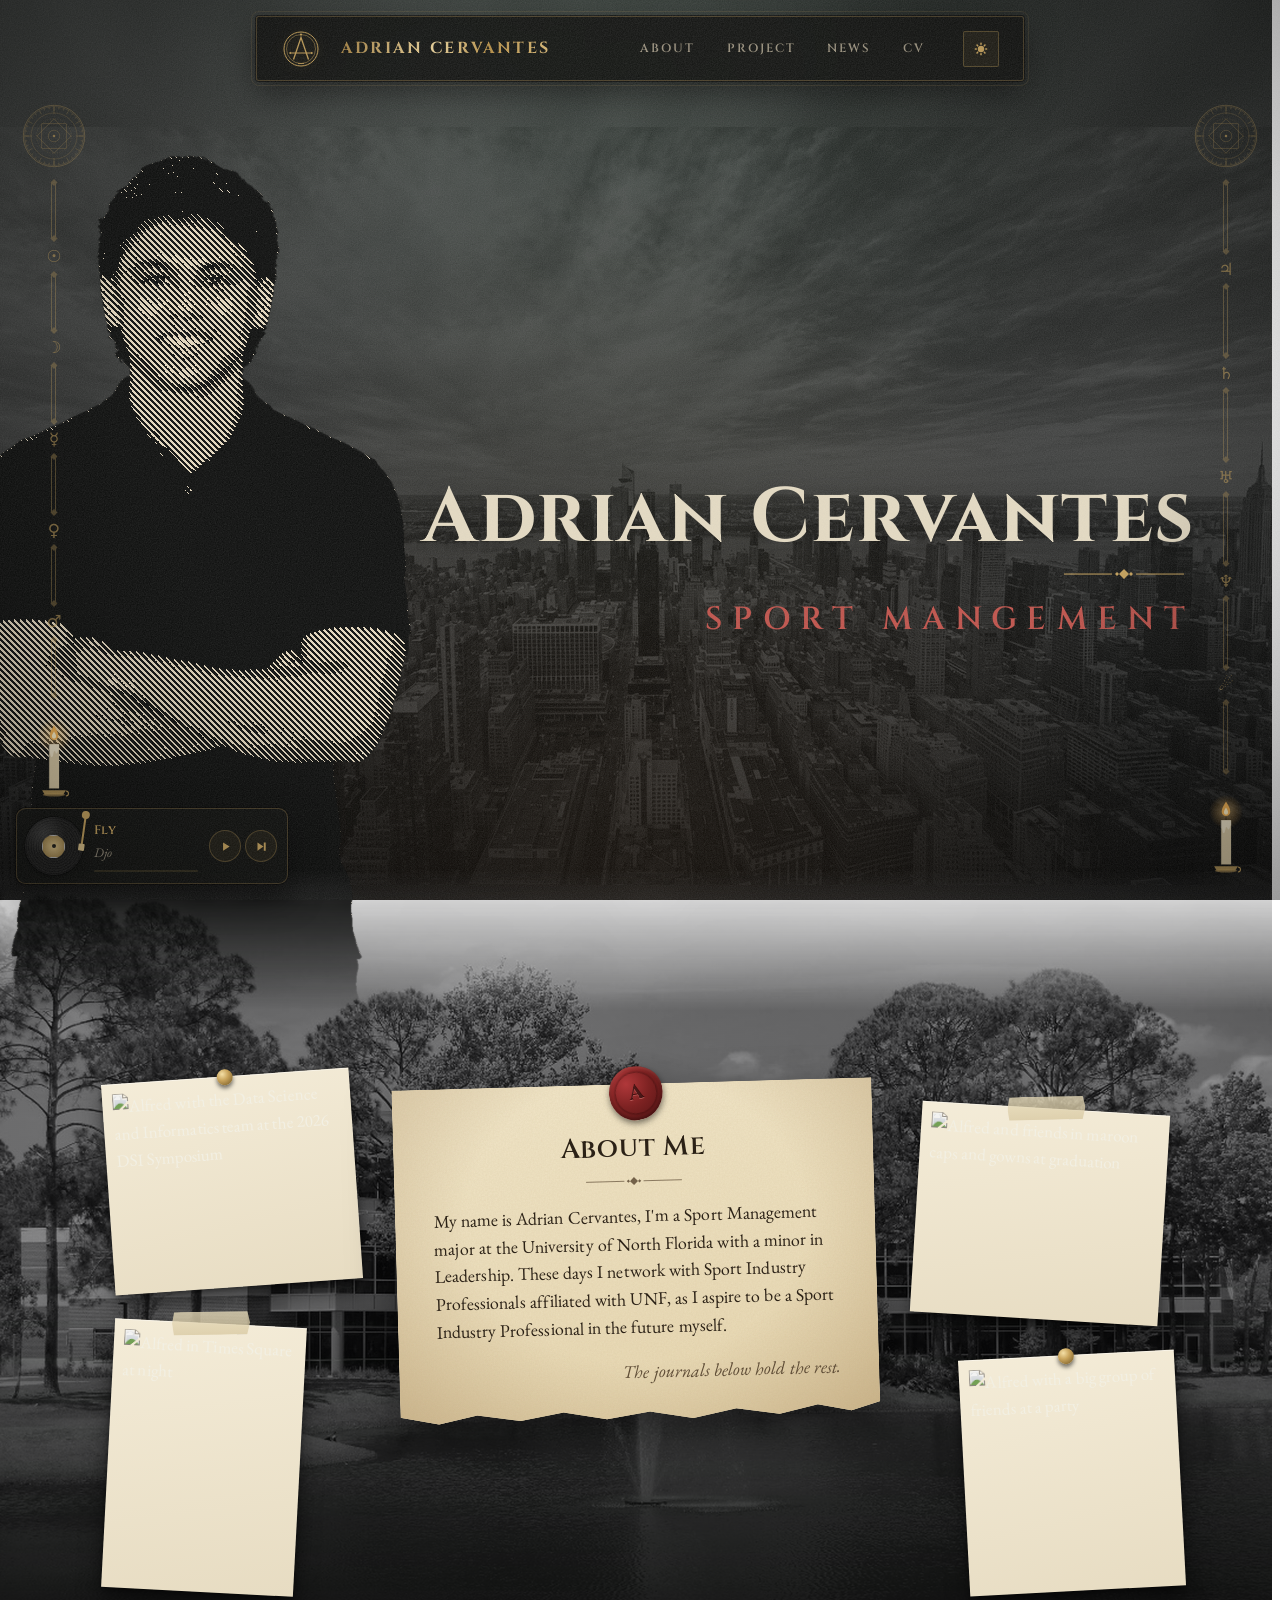
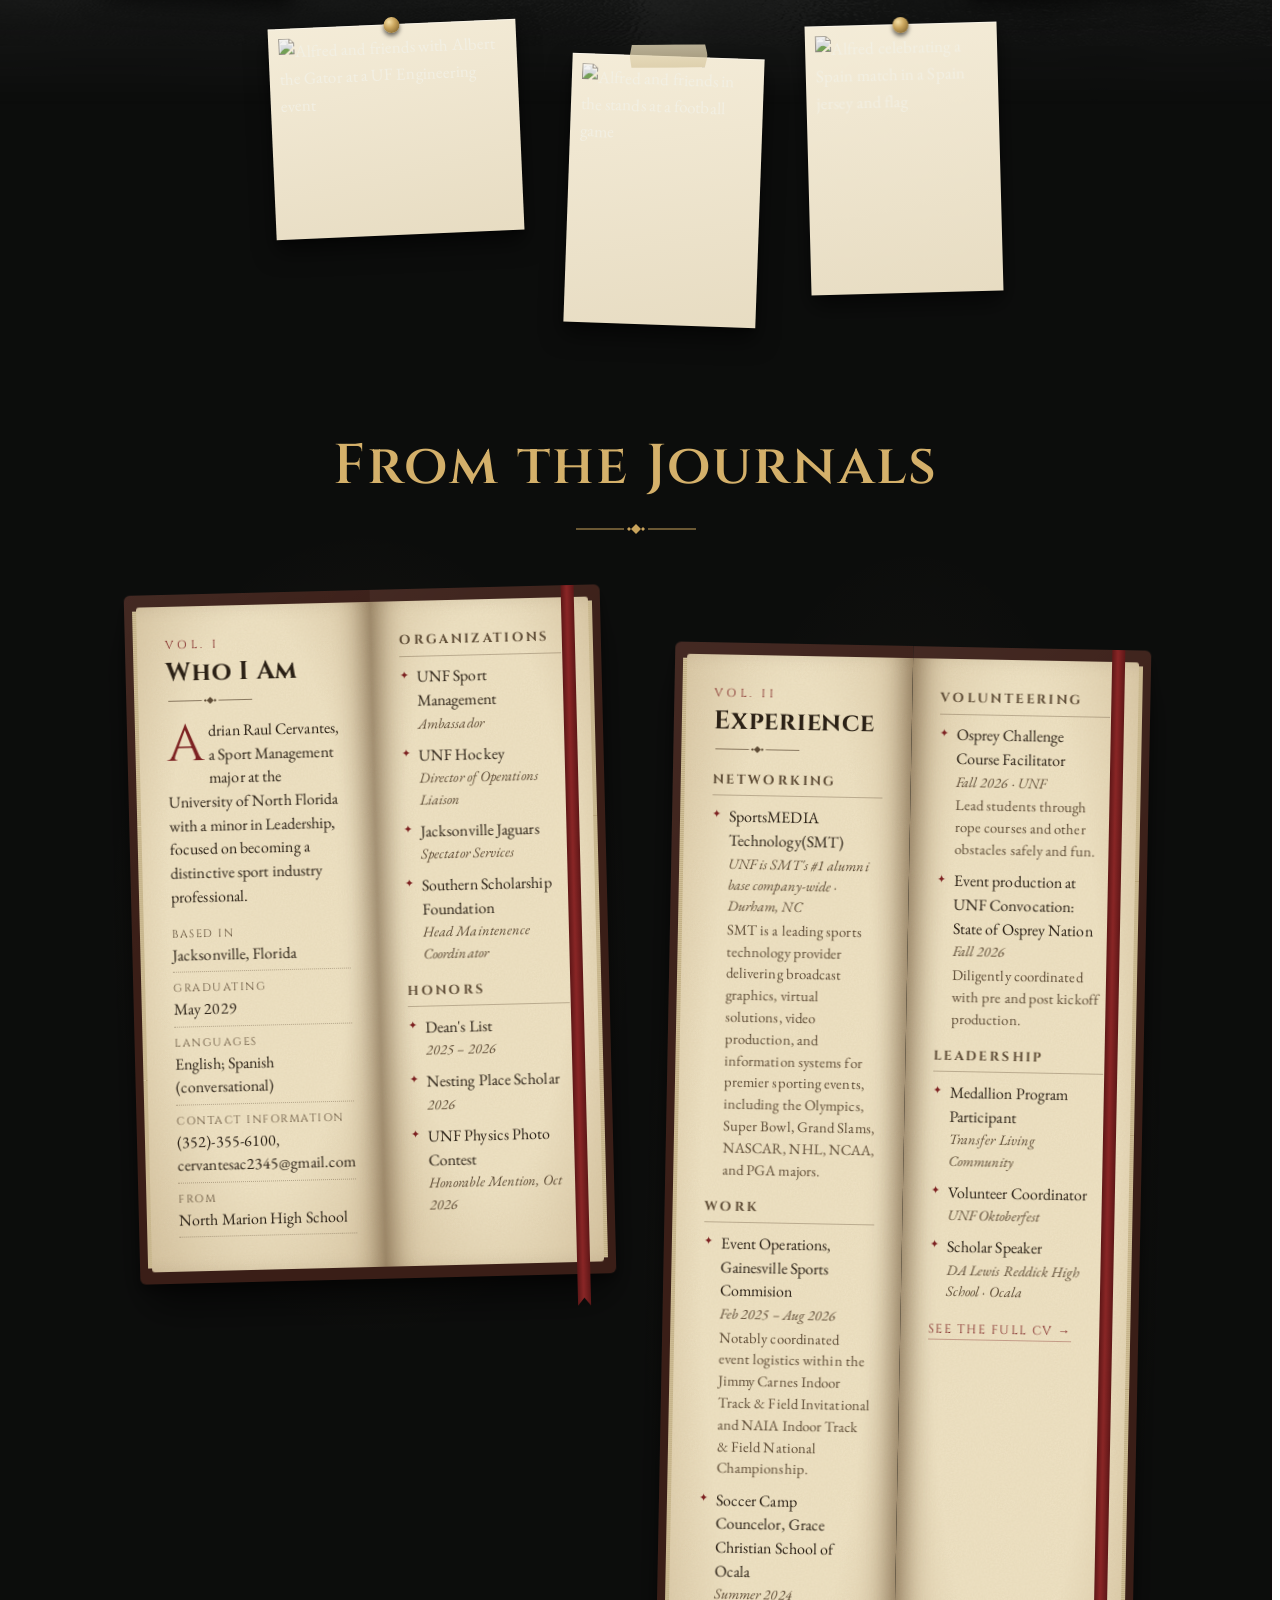
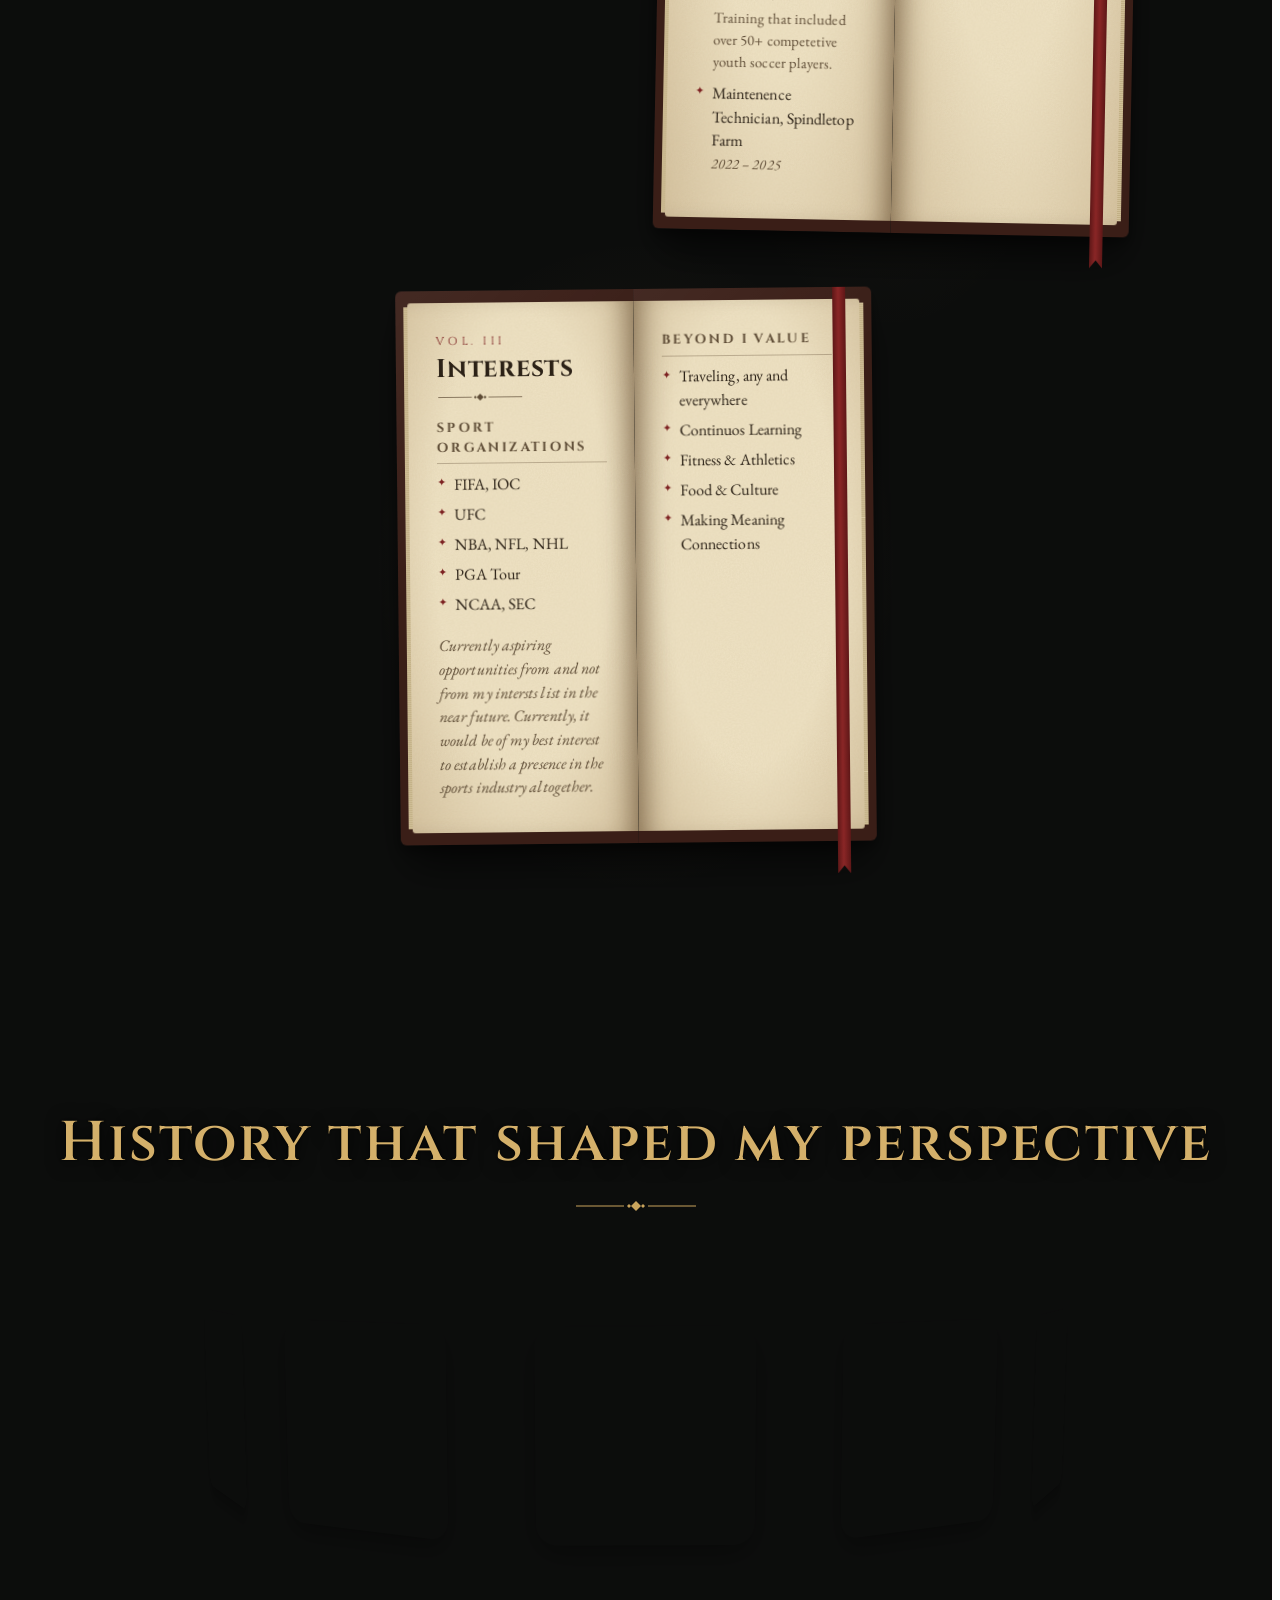
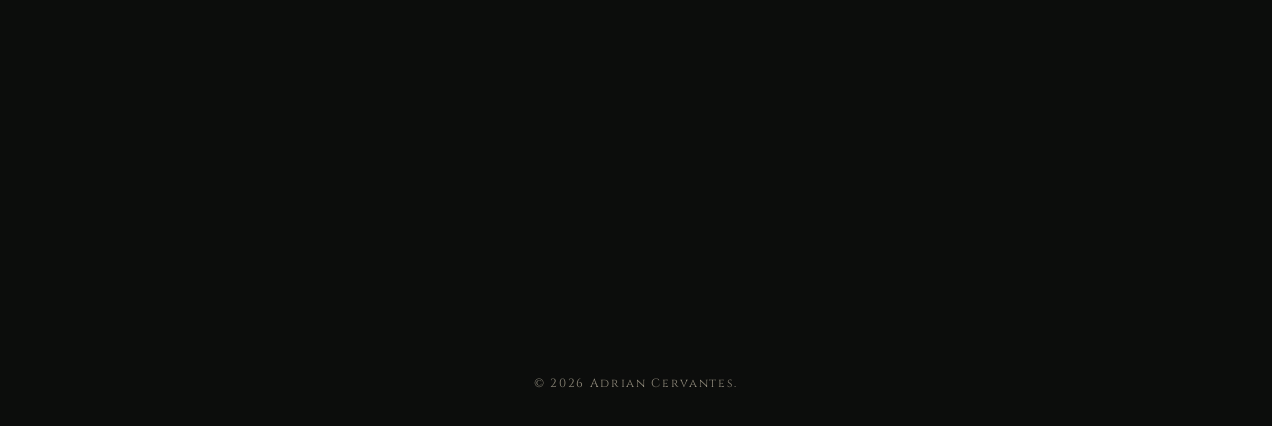
==== commit 8e1a6c67: "Swap 'News' and 'Projects' links in navigation" ====
--- a/index.html
+++ b/index.html
@@ -52,8 +52,8 @@
             <!-- Desktop Navigation -->
             <nav class="mobile-nav-menu header-nav" id="navigation-menu">
                 <a href="#about">About</a>
-                <a href="news.html">News</a>
-                <a href="projects.html">Projects</a>
+                <a href="news.html">Project</a>
+                <a href="projects.html">News</a>
                 <a href="experience.html">CV</a>
             </nav>
 
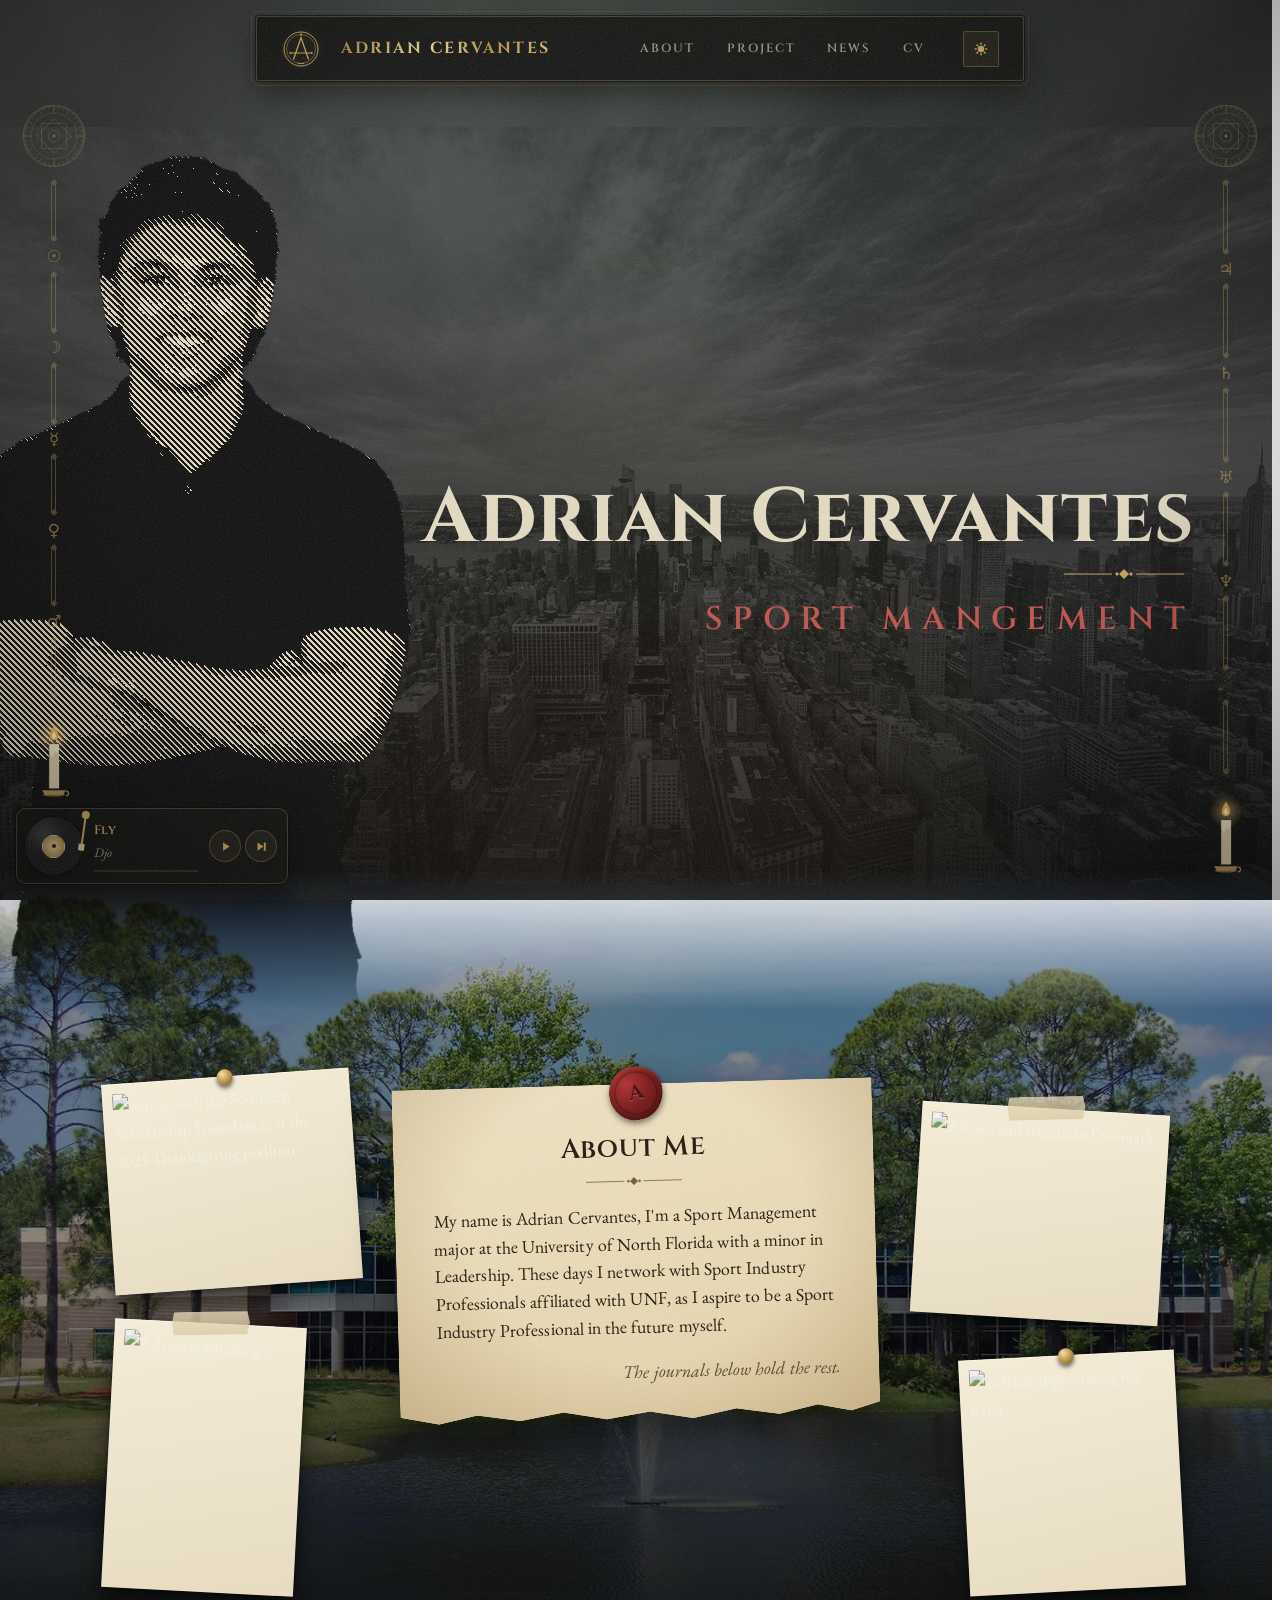
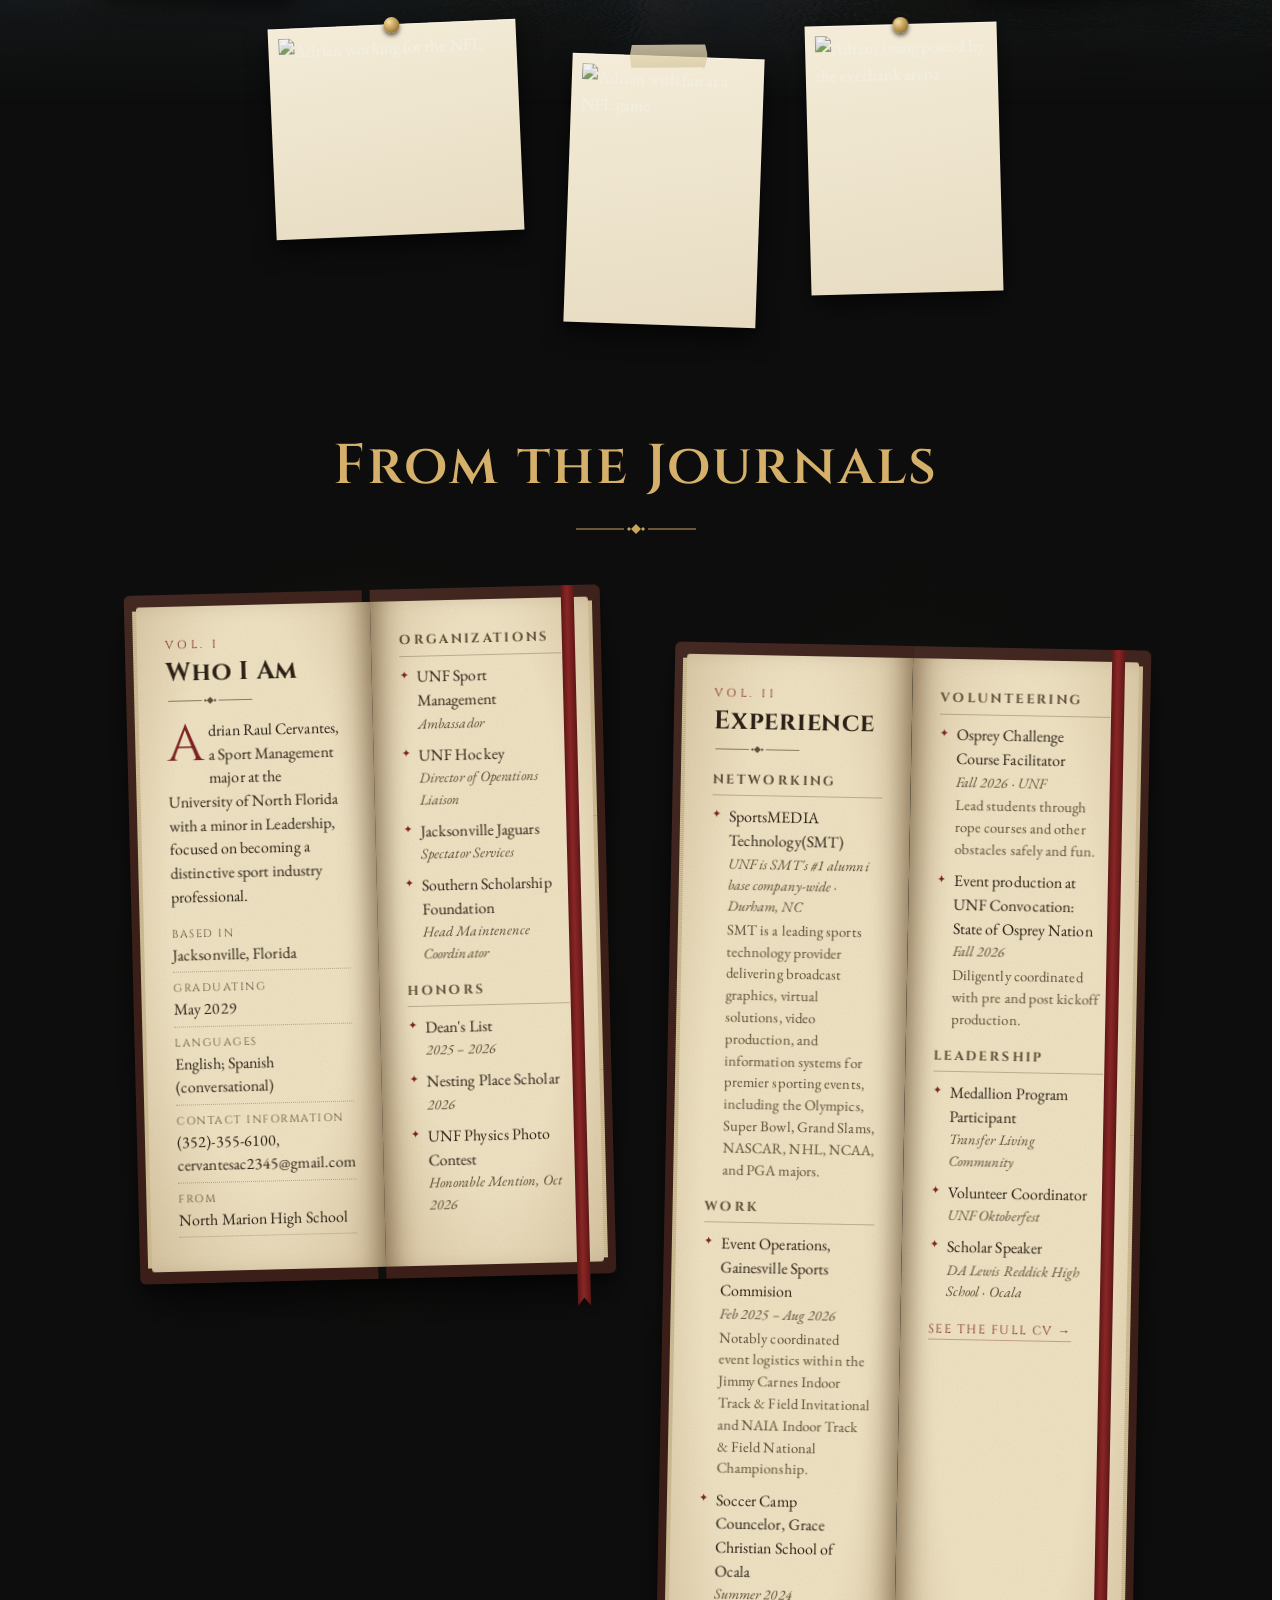
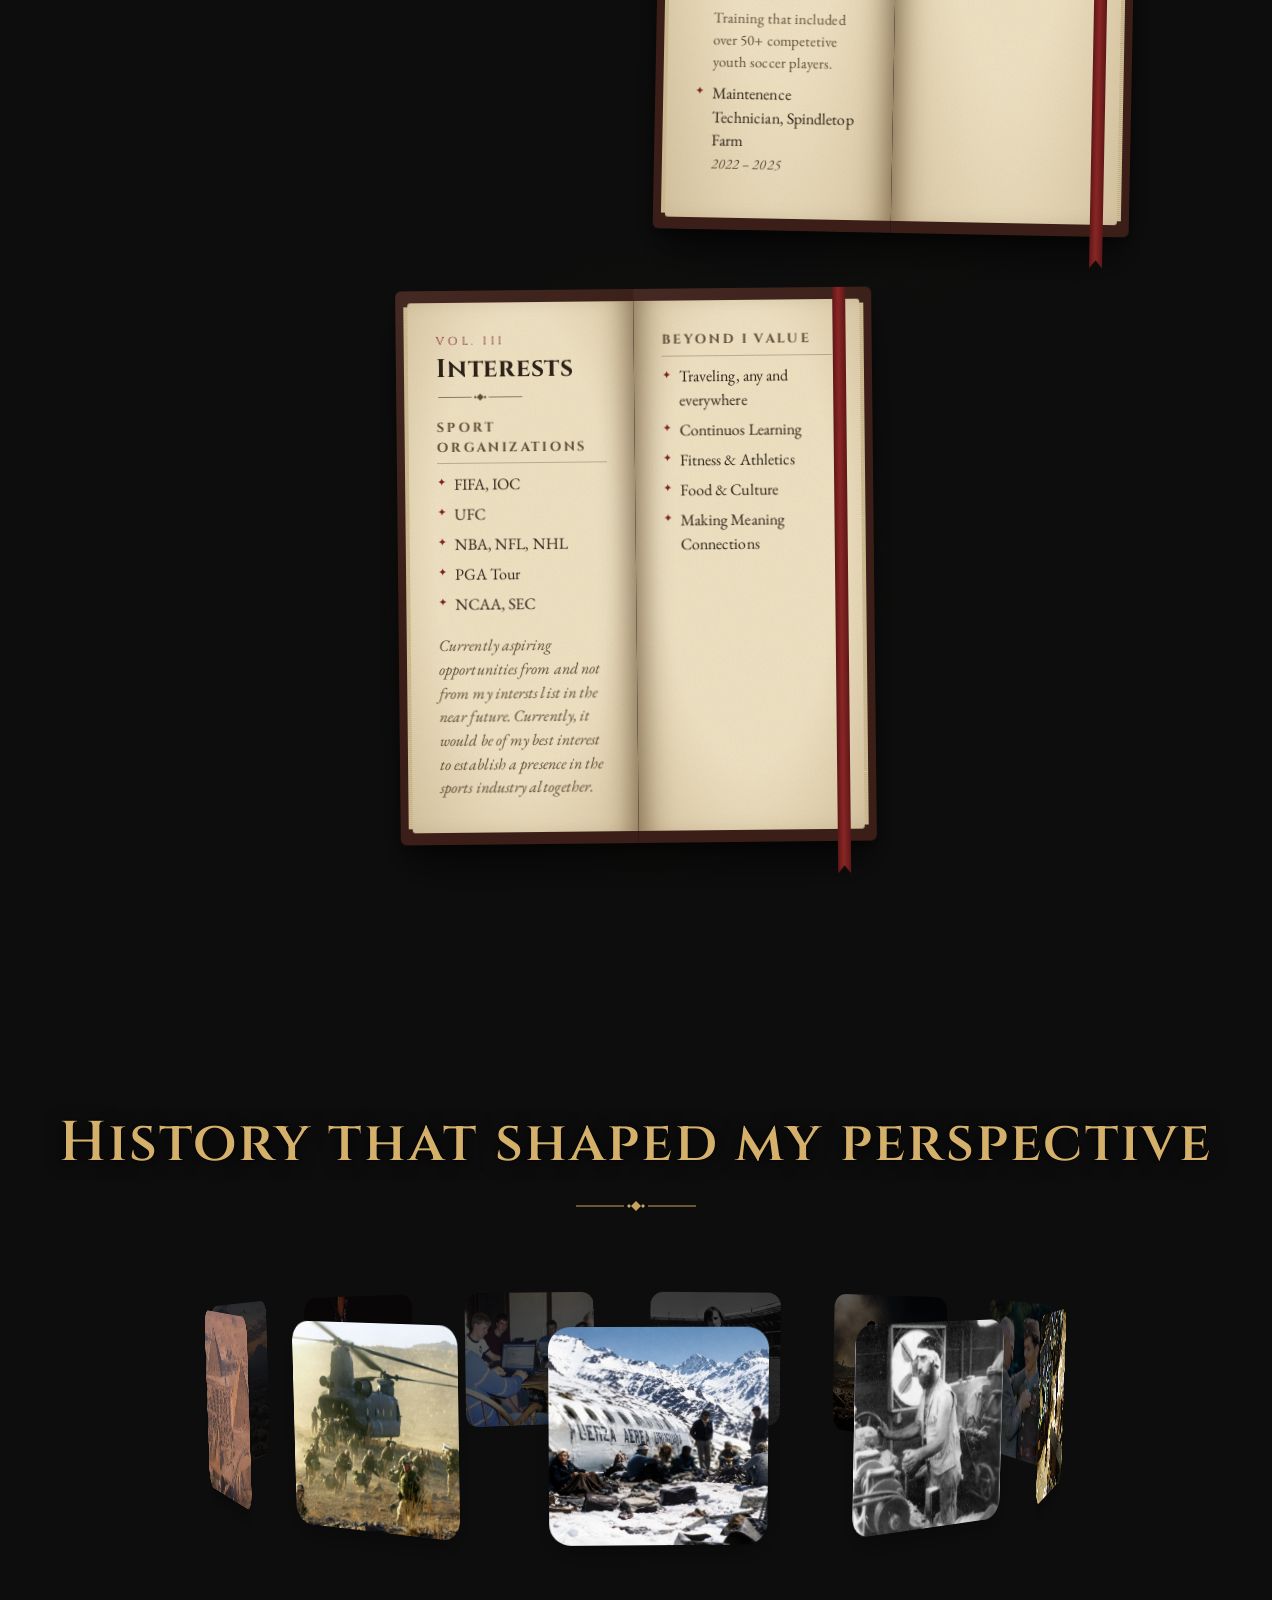
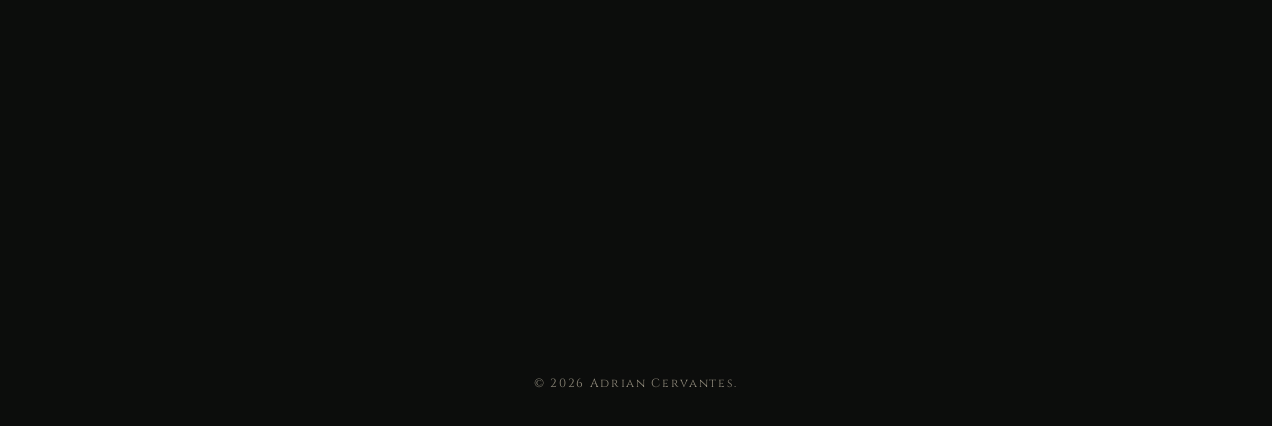
==== commit a783ac84: "Replace images in about section of index.html" ====
--- a/index.html
+++ b/index.html
@@ -99,14 +99,14 @@
                 <div class="pinboard-col pinboard-left">
                     <figure class="polaroid polaroid-wide pin-tack" style="--tilt: -4deg;">
                         <picture>
-                            <source srcset="assets/pinboard/dsi-symposium.webp" type="image/webp">
-                            <img src="assets/pinboard/dsi-symposium.jpg" alt="Alfred with the Data Science and Informatics team at the 2026 DSI Symposium" loading="lazy" decoding="async">
+                            <source srcset="ssf.png" type="image/webp">
+                            <img src="ssf.png" alt="Adrin with the Southern Scholarship Foundation at the 2025 Thanksgiving podium" loading="lazy" decoding="async">
                         </picture>
                     </figure>
                     <figure class="polaroid polaroid-tall pin-tape" style="--tilt: 3deg;">
                         <picture>
-                            <source srcset="assets/pinboard/times-square.webp" type="image/webp">
-                            <img src="assets/pinboard/times-square.jpg" alt="Alfred in Times Square at night" loading="lazy" decoding="async">
+                            <source srcset="grad.png" type="image/webp">
+                            <img src="grad.png" alt="Adrian graduating" loading="lazy" decoding="async">
                         </picture>
                     </figure>
                 </div>
@@ -118,34 +118,34 @@
                 <div class="pinboard-col pinboard-right">
                     <figure class="polaroid polaroid-wide pin-tape" style="--tilt: 3.5deg;">
                         <picture>
-                            <source srcset="assets/pinboard/graduation.webp" type="image/webp">
-                            <img src="assets/pinboard/graduation.jpg" alt="Alfred and friends in maroon caps and gowns at graduation" loading="lazy" decoding="async">
+                            <source srcset="study.png" type="image/webp">
+                            <img src="study.png" alt="Adrian and friends in Denmark" loading="lazy" decoding="async">
                         </picture>
                     </figure>
                     <figure class="polaroid polaroid-square pin-tack" style="--tilt: -3deg;">
                         <picture>
-                            <source srcset="assets/pinboard/party.webp" type="image/webp">
-                            <img src="assets/pinboard/party.jpg" alt="Alfred with a big group of friends at a party" loading="lazy" decoding="async">
+                            <source srcset="nana.png" type="image/webp">
+                            <img src="nana.png" alt="Adrian appreciating his nana" loading="lazy" decoding="async">
                         </picture>
                     </figure>
                 </div>
                 <div class="pinboard-row">
                     <figure class="polaroid polaroid-wide pin-tack" style="--tilt: -2.5deg;">
                         <picture>
-                            <source srcset="assets/pinboard/uf-engineering.webp" type="image/webp">
-                            <img src="assets/pinboard/uf-engineering.jpg" alt="Alfred and friends with Albert the Gator at a UF Engineering event" loading="lazy" decoding="async">
+                            <source srcset="work.png" type="image/webp">
+                            <img src="work.png" alt="Adrian working for the NFL" loading="lazy" decoding="async">
                         </picture>
                     </figure>
                     <figure class="polaroid polaroid-tall pin-tape" style="--tilt: 2deg;">
                         <picture>
-                            <source srcset="assets/pinboard/game-day.webp" type="image/webp">
-                            <img src="assets/pinboard/game-day.jpg" alt="Alfred and friends in the stands at a football game" loading="lazy" decoding="async">
+                            <source srcset="mascot.png" type="image/webp">
+                            <img src="macot.png" alt="Adrian with fan at a NFL game" loading="lazy" decoding="async">
                         </picture>
                     </figure>
                     <figure class="polaroid polaroid-tall pin-tack" style="--tilt: -1.5deg;">
                         <picture>
-                            <source srcset="assets/pinboard/spain.webp" type="image/webp">
-                            <img src="assets/pinboard/spain.jpg" alt="Alfred celebrating a Spain match in a Spain jersey and flag" loading="lazy" decoding="async">
+                            <source srcset="shoutout.png" type="image/webp">
+                            <img src="shoutout.png" alt="Adrian being posted by the everbank arena" loading="lazy" decoding="async">
                         </picture>
                     </figure>
                 </div>
--- a/styles.css
+++ b/styles.css
@@ -672,8 +672,8 @@
     right: 0;
     height: 93vh;
     background-color: #17171b;
-    background-image: linear-gradient(rgba(10, 10, 12, 0.45), rgba(10, 10, 12, 0.45)), url('venice-bg.jpg');
-    background-image: linear-gradient(rgba(10, 10, 12, 0.45), rgba(10, 10, 12, 0.45)), image-set(url('venice-bg.webp') type('image/webp') 1x, url('venice-bg.jpg') type('image/jpeg') 1x);
+    background-image: linear-gradient(rgba(10, 10, 12, 0.45), rgba(10, 10, 12, 0.45)), url('venice-color.jpg');
+    background-image: linear-gradient(rgba(10, 10, 12, 0.45), rgba(10, 10, 12, 0.45)), image-set(url('venice-color.webp') type('image/webp') 1x, url('venice-color.jpg') type('image/jpeg') 1x);
     background-size: cover;
     background-position: bottom center;
     background-repeat: no-repeat;
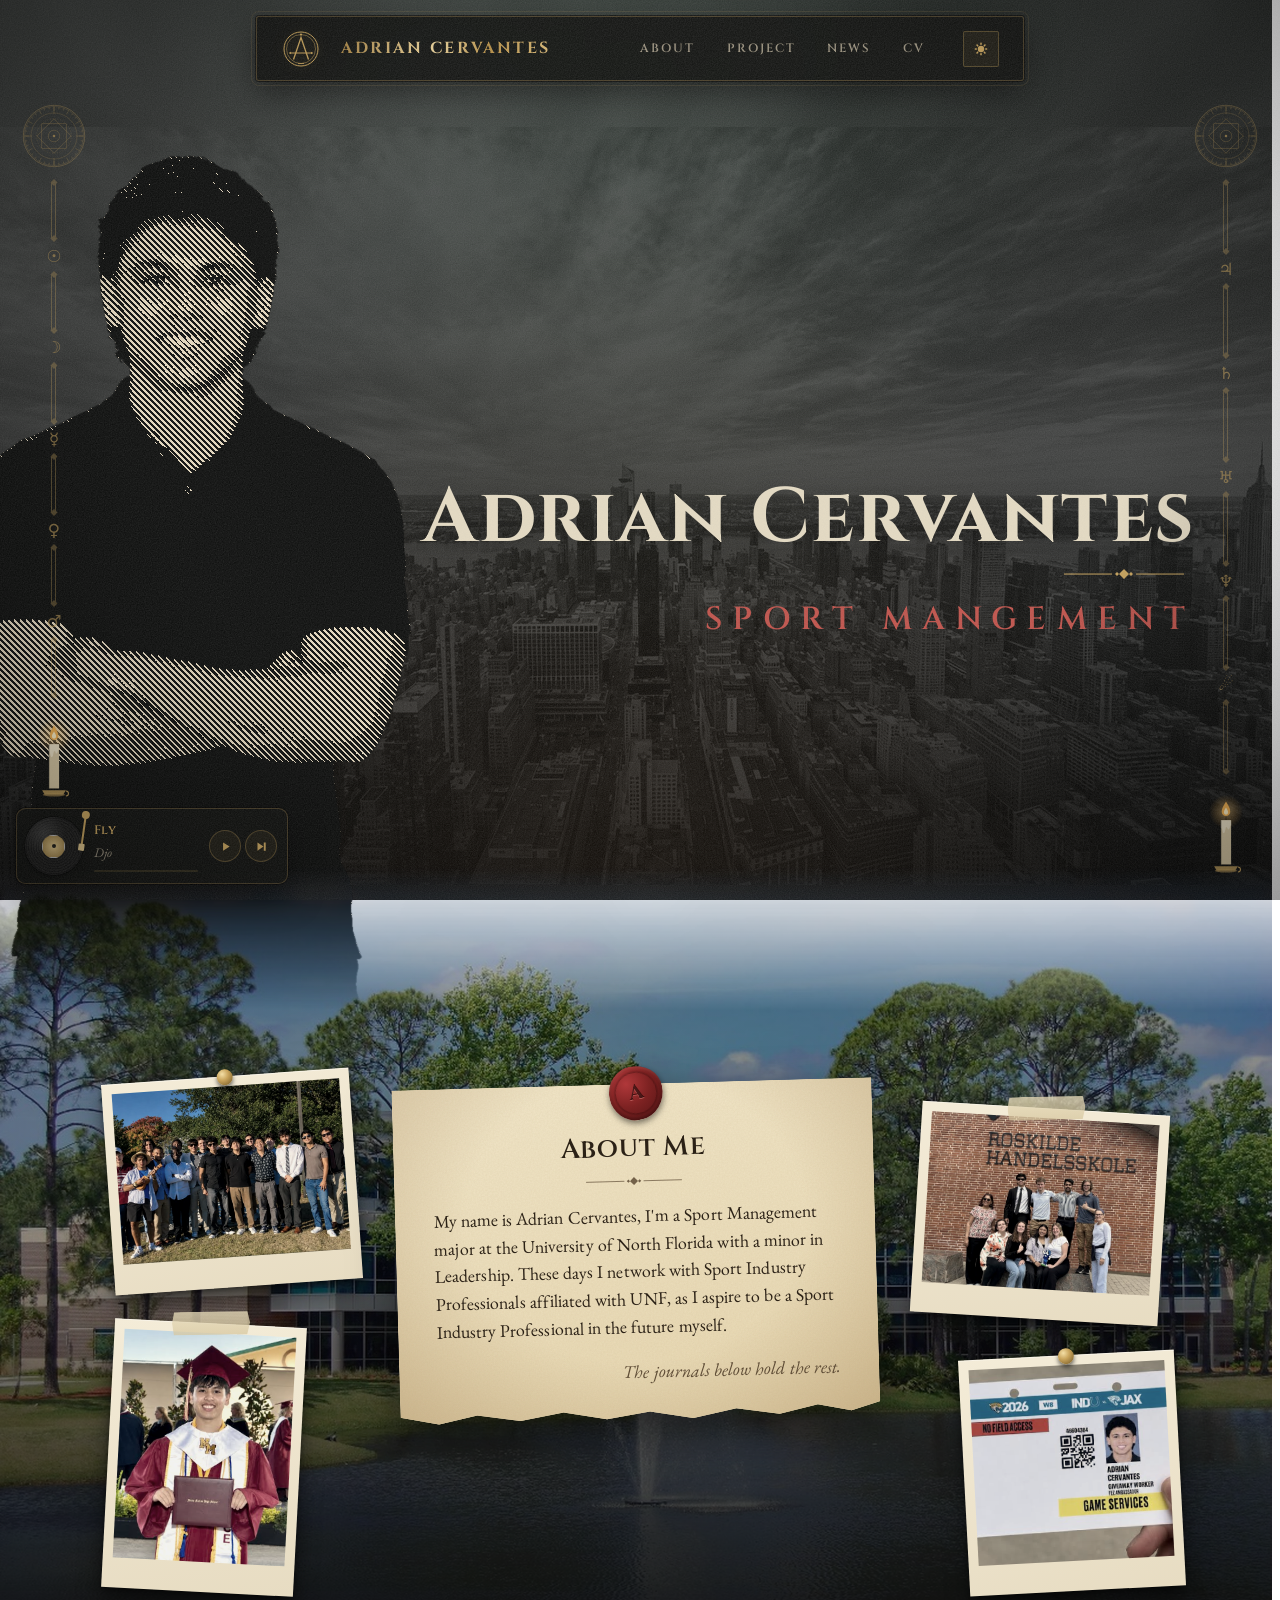
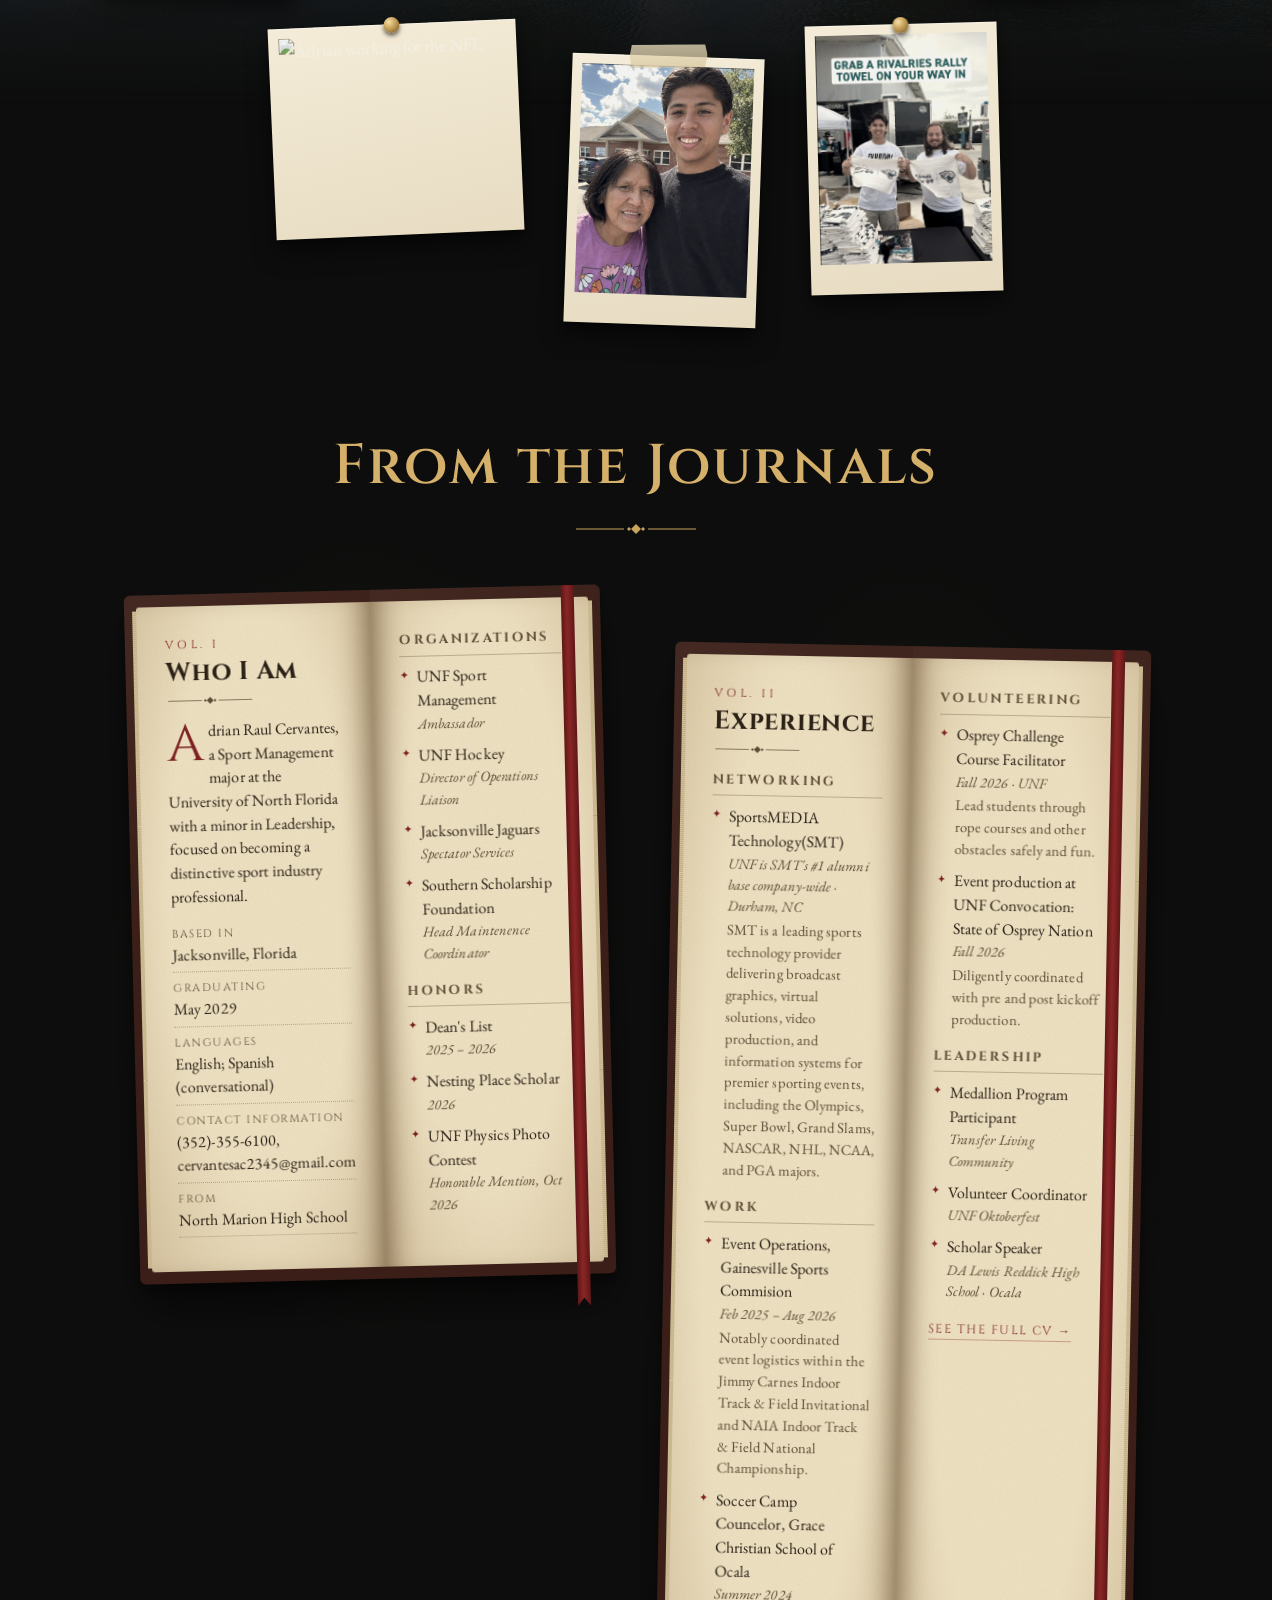
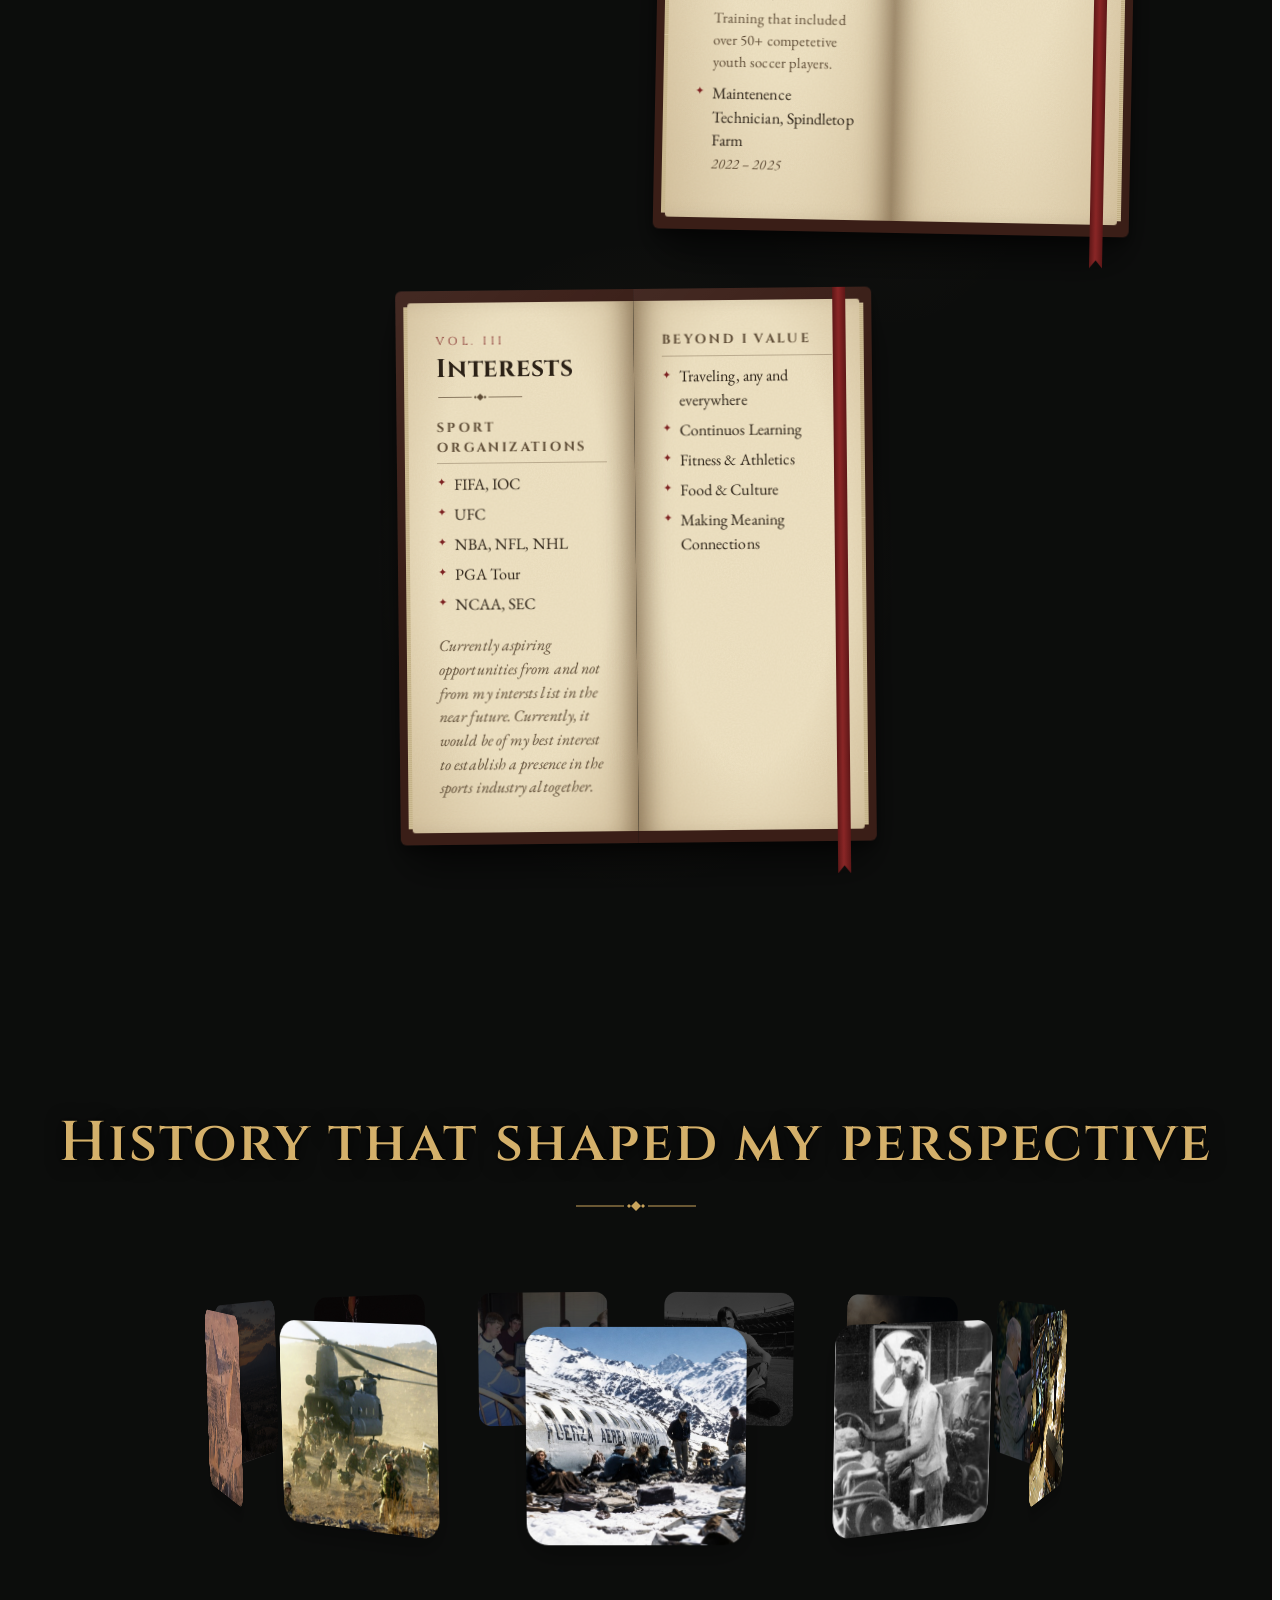
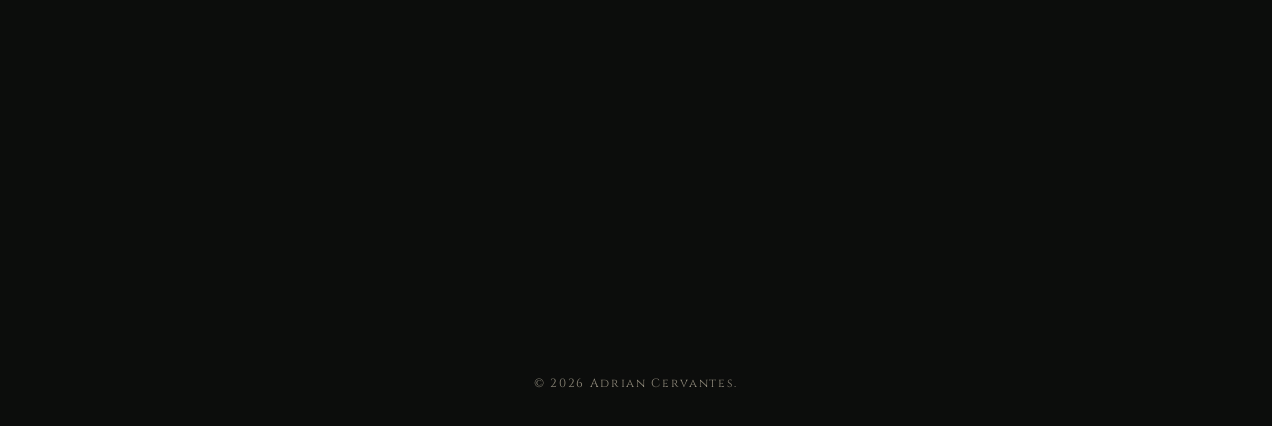
==== commit 0bd4baa8: "Replace image sources in index.html" ====
--- a/index.html
+++ b/index.html
@@ -124,22 +124,22 @@
                     </figure>
                     <figure class="polaroid polaroid-square pin-tack" style="--tilt: -3deg;">
                         <picture>
-                            <source srcset="nana.png" type="image/webp">
-                            <img src="nana.png" alt="Adrian appreciating his nana" loading="lazy" decoding="async">
+                            <source srcset="work.png" type="image/webp">
+                            <img src="work.png" alt="Adrian appreciating his nana" loading="lazy" decoding="async">
                         </picture>
                     </figure>
                 </div>
                 <div class="pinboard-row">
                     <figure class="polaroid polaroid-wide pin-tack" style="--tilt: -2.5deg;">
                         <picture>
-                            <source srcset="work.png" type="image/webp">
-                            <img src="work.png" alt="Adrian working for the NFL" loading="lazy" decoding="async">
+                            <source srcset="ny.jpeg" type="image/webp">
+                            <img src="ny.jpeg" alt="Adrian working for the NFL" loading="lazy" decoding="async">
                         </picture>
                     </figure>
                     <figure class="polaroid polaroid-tall pin-tape" style="--tilt: 2deg;">
                         <picture>
-                            <source srcset="mascot.png" type="image/webp">
-                            <img src="macot.png" alt="Adrian with fan at a NFL game" loading="lazy" decoding="async">
+                            <source srcset="nana.png" type="image/webp">
+                            <img src="nana.png" alt="Adrian with fan at a NFL game" loading="lazy" decoding="async">
                         </picture>
                     </figure>
                     <figure class="polaroid polaroid-tall pin-tack" style="--tilt: -1.5deg;">
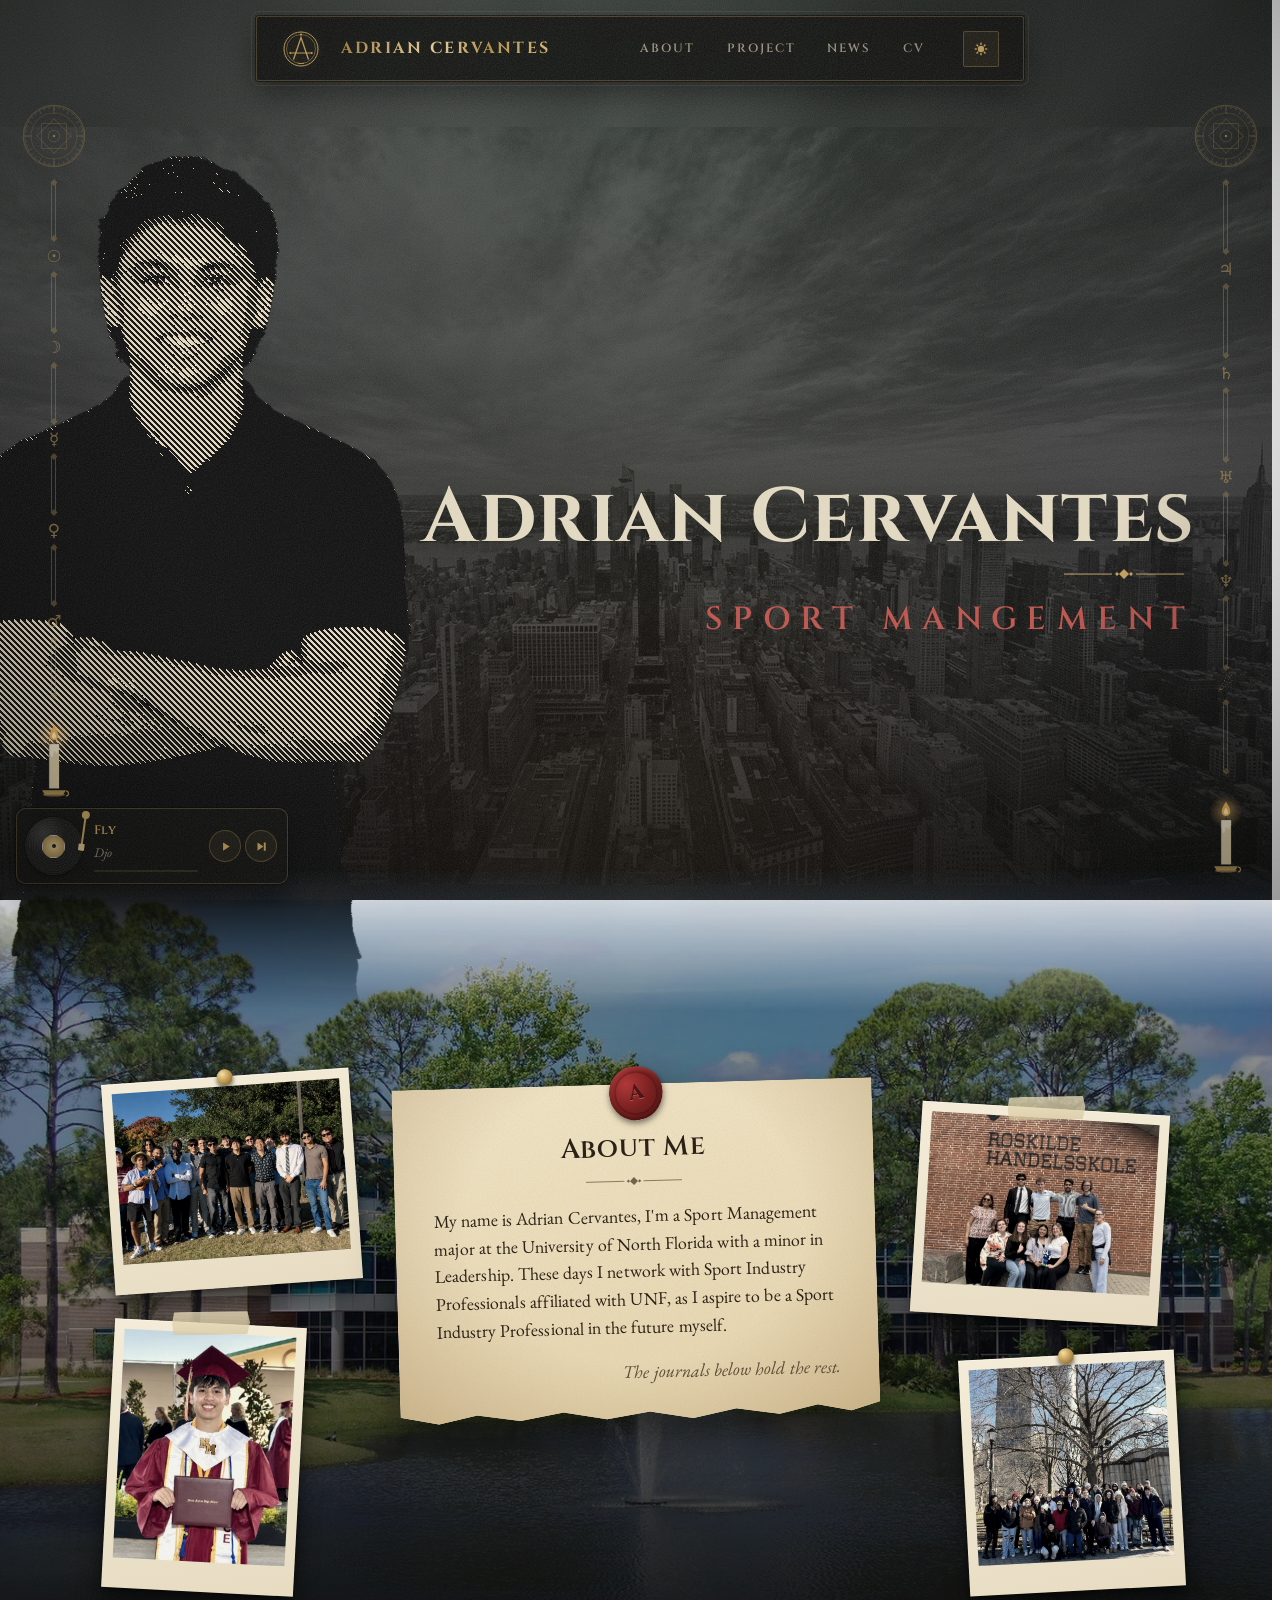
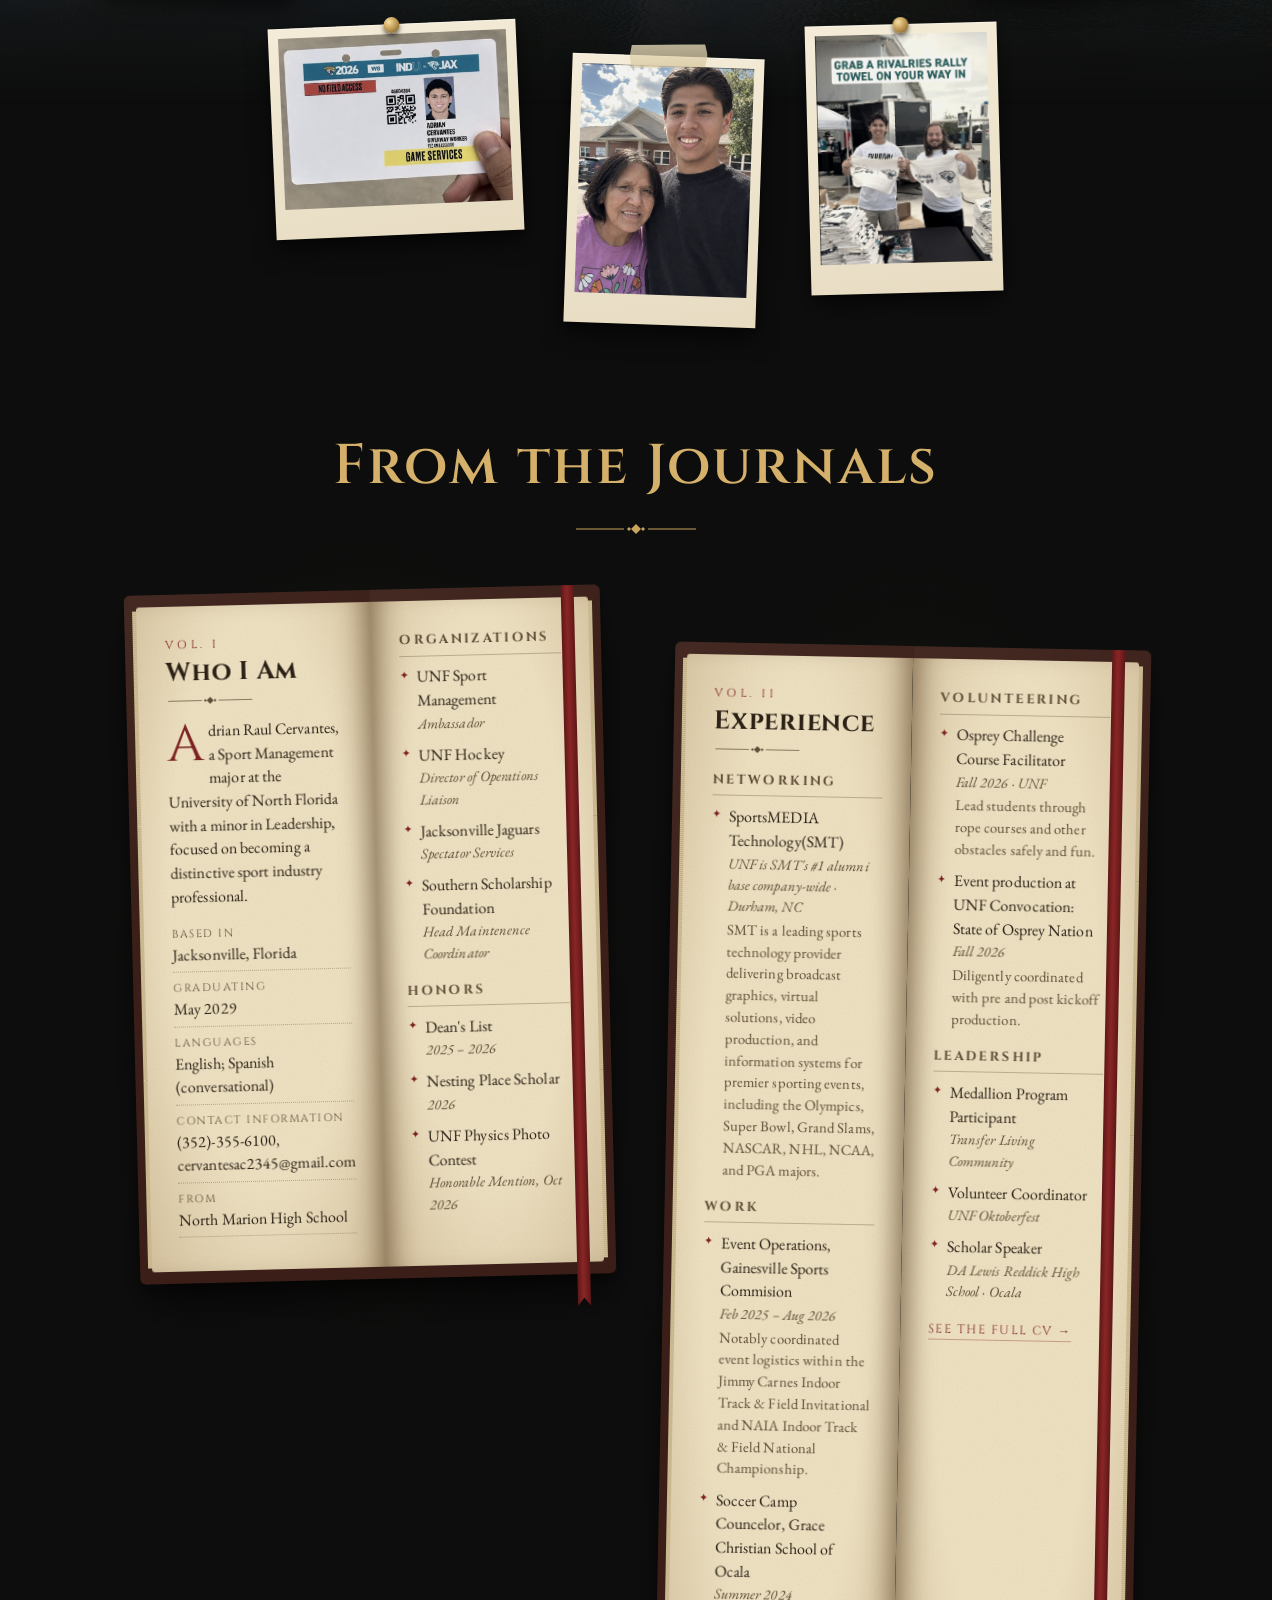
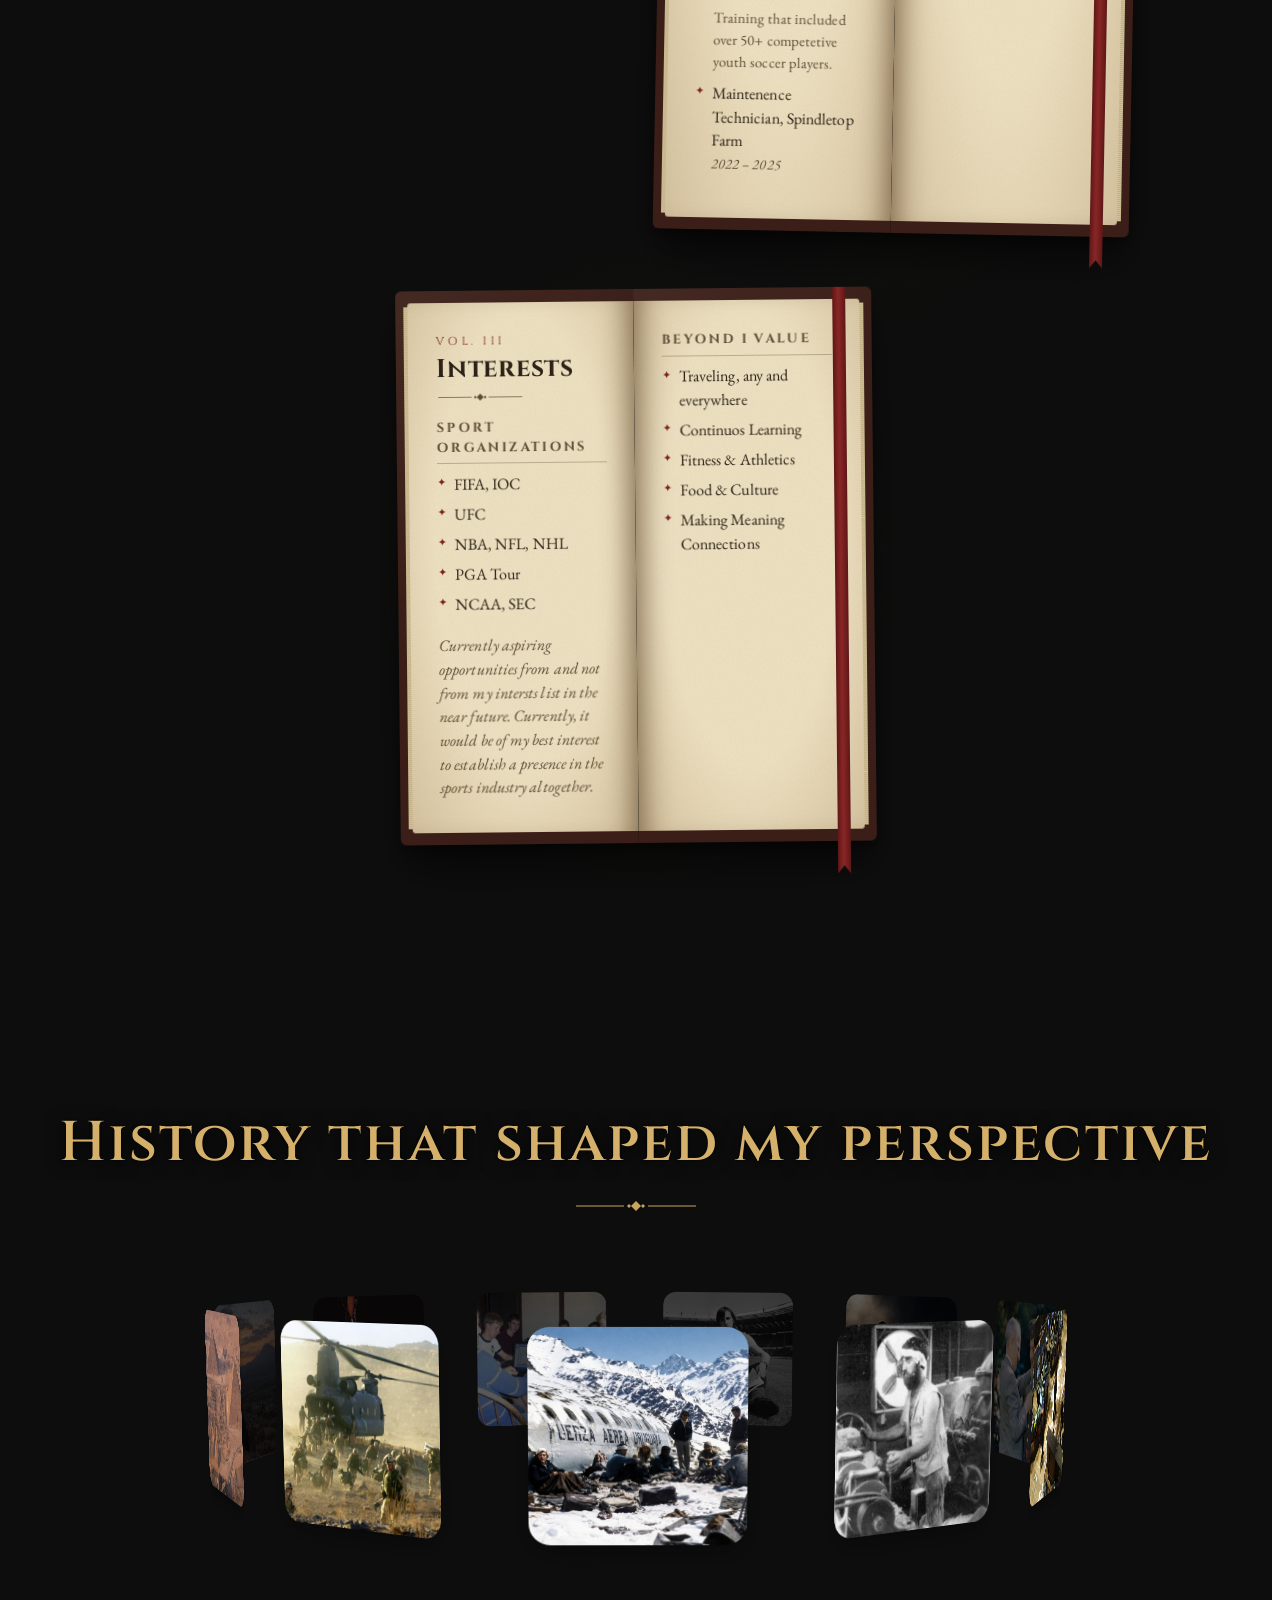
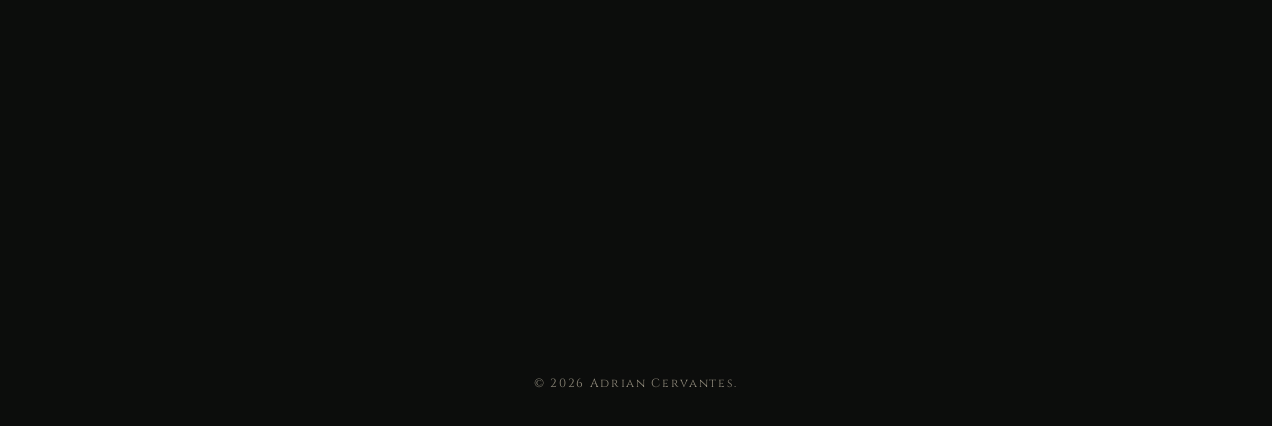
==== commit 681b5d1b: "Swap images in index.html for different content" ====
--- a/index.html
+++ b/index.html
@@ -124,16 +124,16 @@
                     </figure>
                     <figure class="polaroid polaroid-square pin-tack" style="--tilt: -3deg;">
                         <picture>
-                            <source srcset="work.png" type="image/webp">
-                            <img src="work.png" alt="Adrian appreciating his nana" loading="lazy" decoding="async">
+                            <source srcset="ny.jpeg" type="image/webp">
+                            <img src="ny.jpeg" alt="Adrian appreciating his nana" loading="lazy" decoding="async">
                         </picture>
                     </figure>
                 </div>
                 <div class="pinboard-row">
                     <figure class="polaroid polaroid-wide pin-tack" style="--tilt: -2.5deg;">
                         <picture>
-                            <source srcset="ny.jpeg" type="image/webp">
-                            <img src="ny.jpeg" alt="Adrian working for the NFL" loading="lazy" decoding="async">
+                            <source srcset="work.png" type="image/webp">
+                            <img src="work.png" alt="Adrian working for the NFL" loading="lazy" decoding="async">
                         </picture>
                     </figure>
                     <figure class="polaroid polaroid-tall pin-tape" style="--tilt: 2deg;">
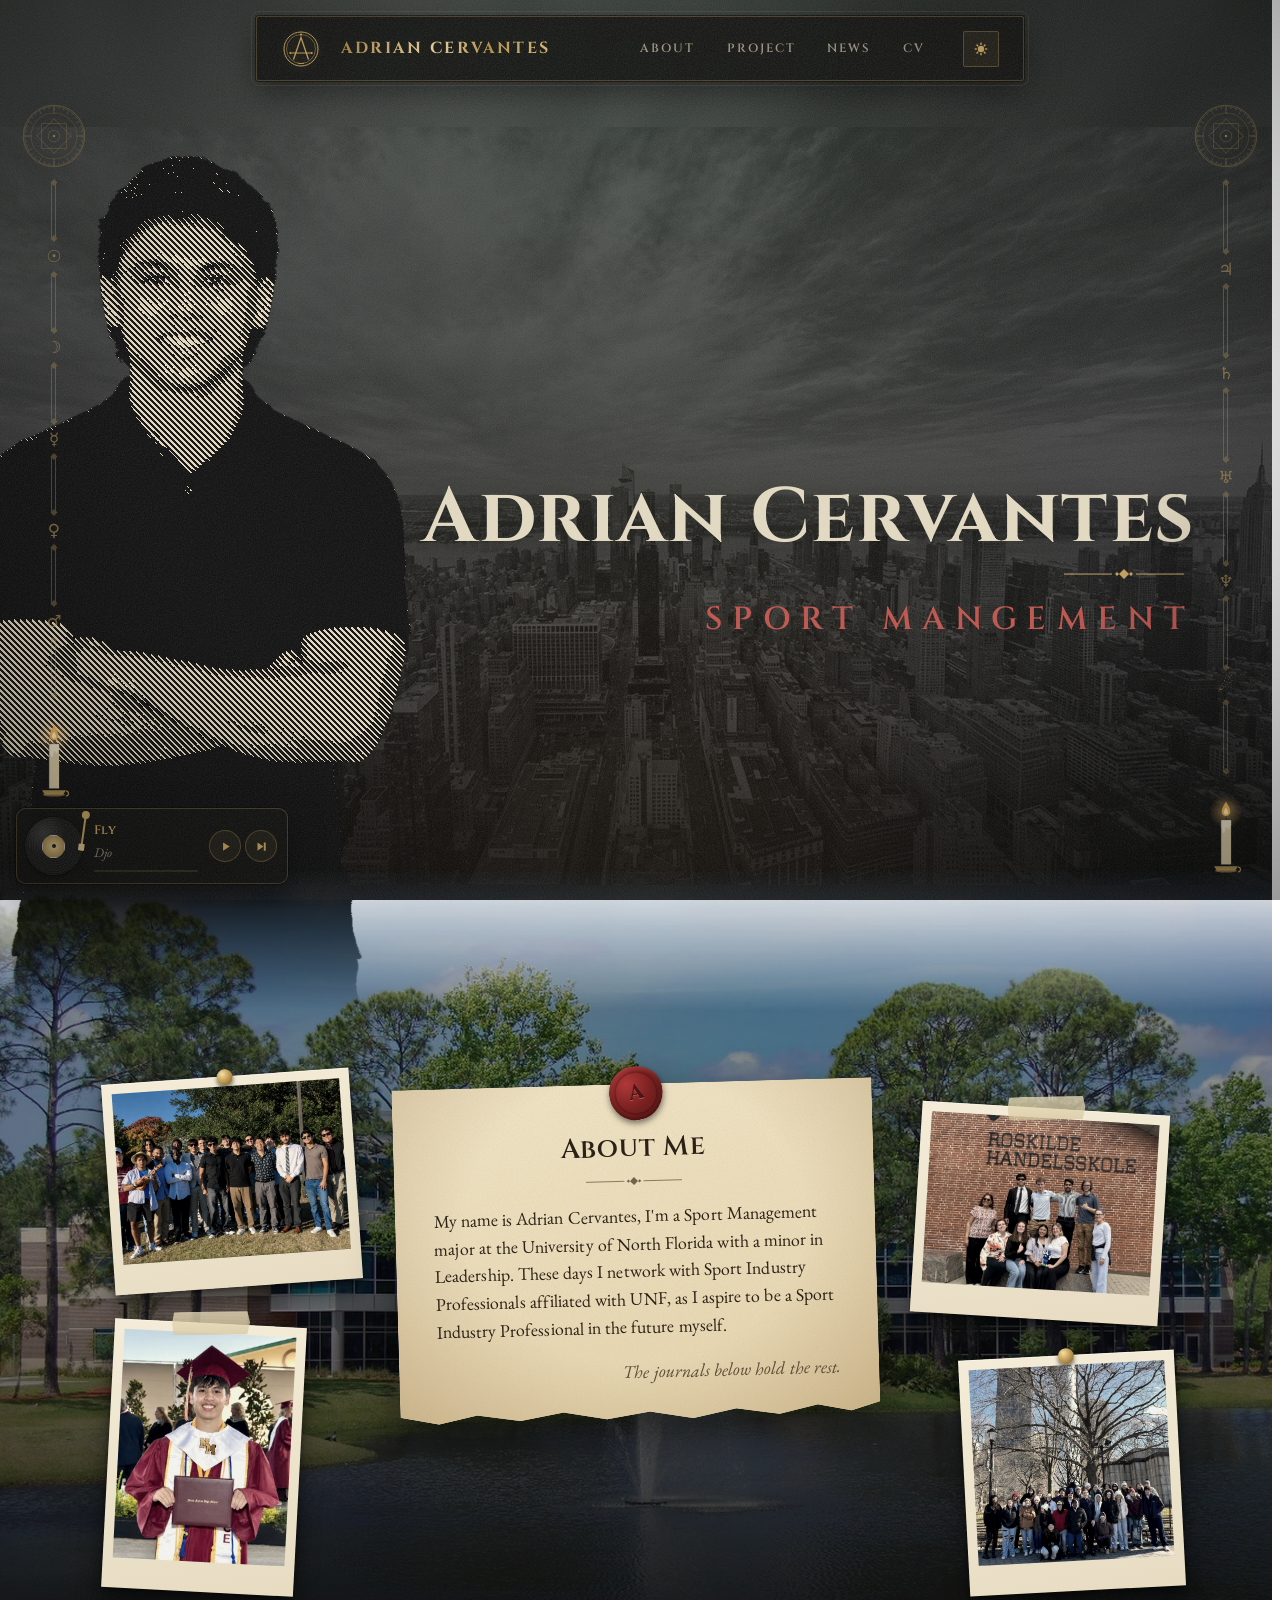
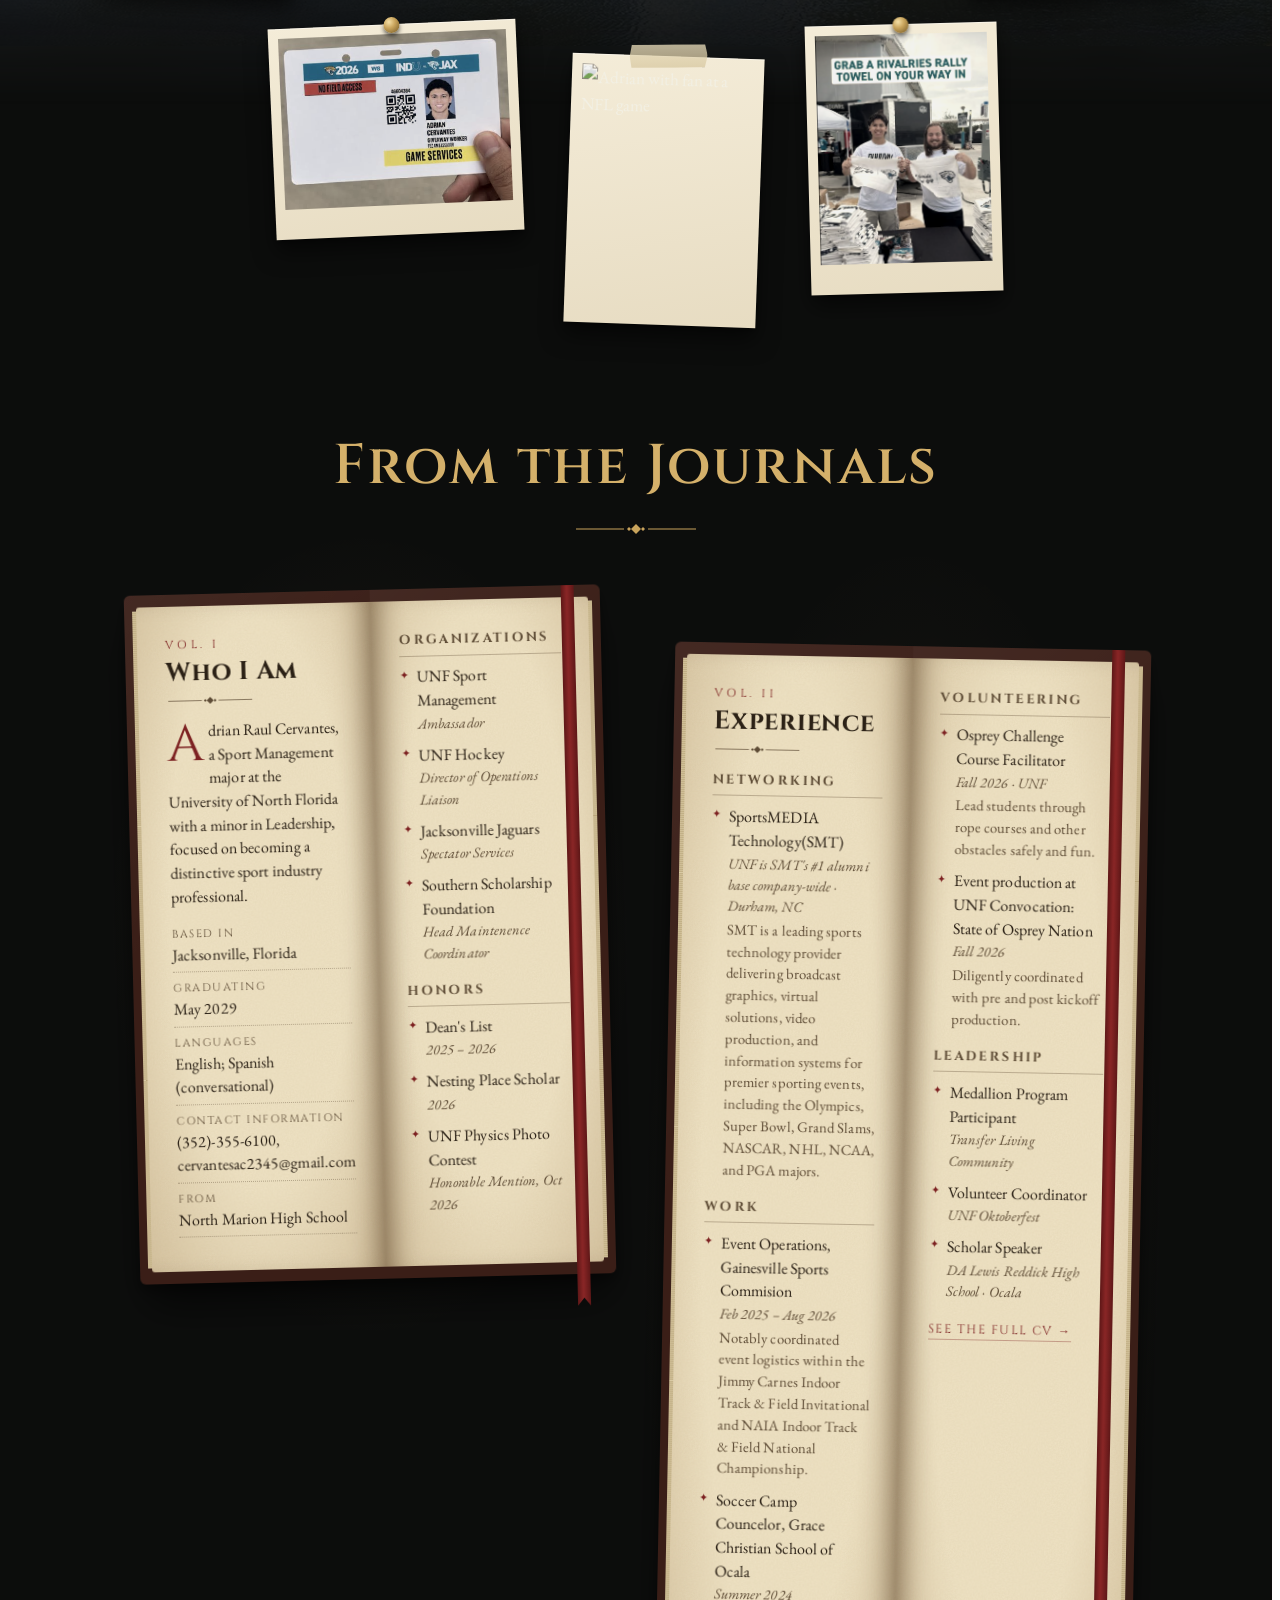
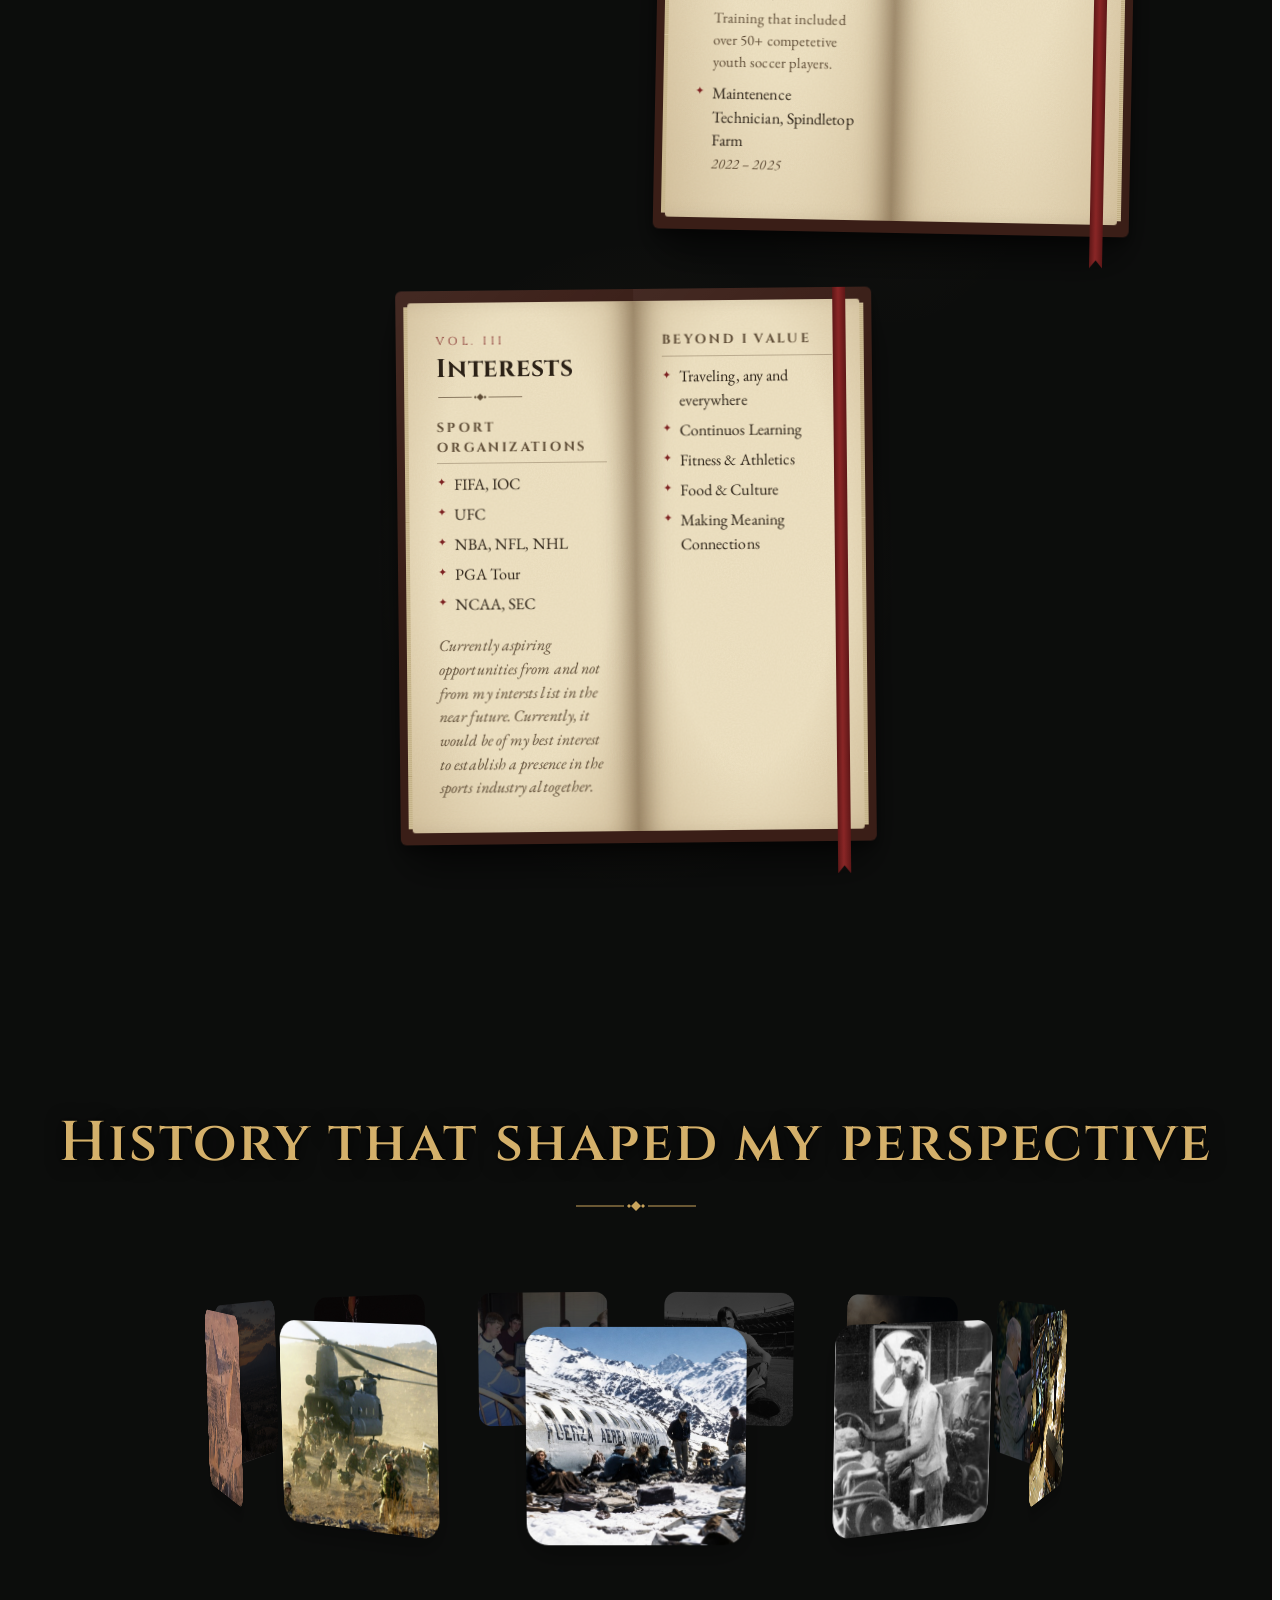
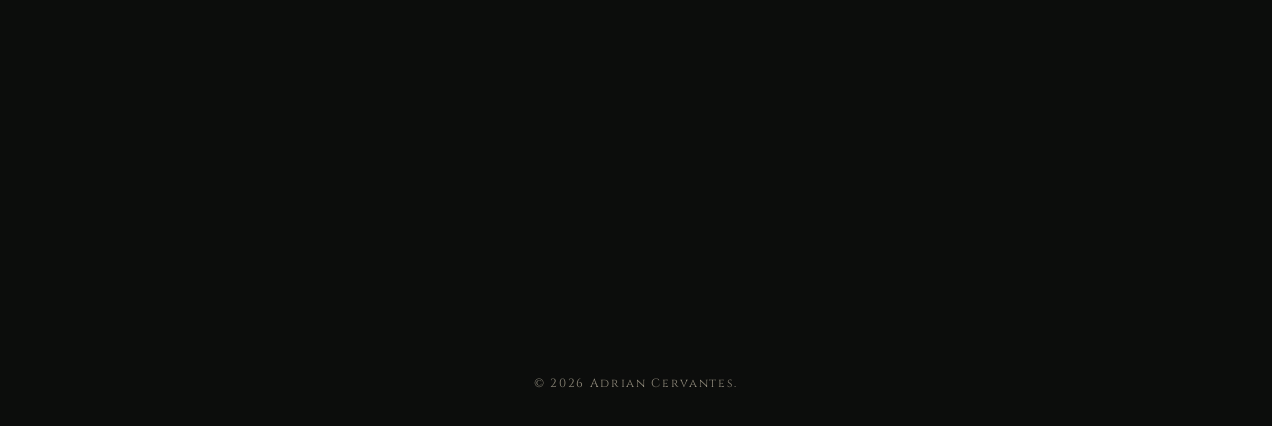
==== commit 8fa7435d: "Replace image source with 'unf.jpeg'" ====
--- a/index.html
+++ b/index.html
@@ -138,8 +138,8 @@
                     </figure>
                     <figure class="polaroid polaroid-tall pin-tape" style="--tilt: 2deg;">
                         <picture>
-                            <source srcset="nana.png" type="image/webp">
-                            <img src="nana.png" alt="Adrian with fan at a NFL game" loading="lazy" decoding="async">
+                            <source srcset="unf.jpeg" type="image/webp">
+                            <img src="unf.jpeg" alt="Adrian with fan at a NFL game" loading="lazy" decoding="async">
                         </picture>
                     </figure>
                     <figure class="polaroid polaroid-tall pin-tack" style="--tilt: -1.5deg;">
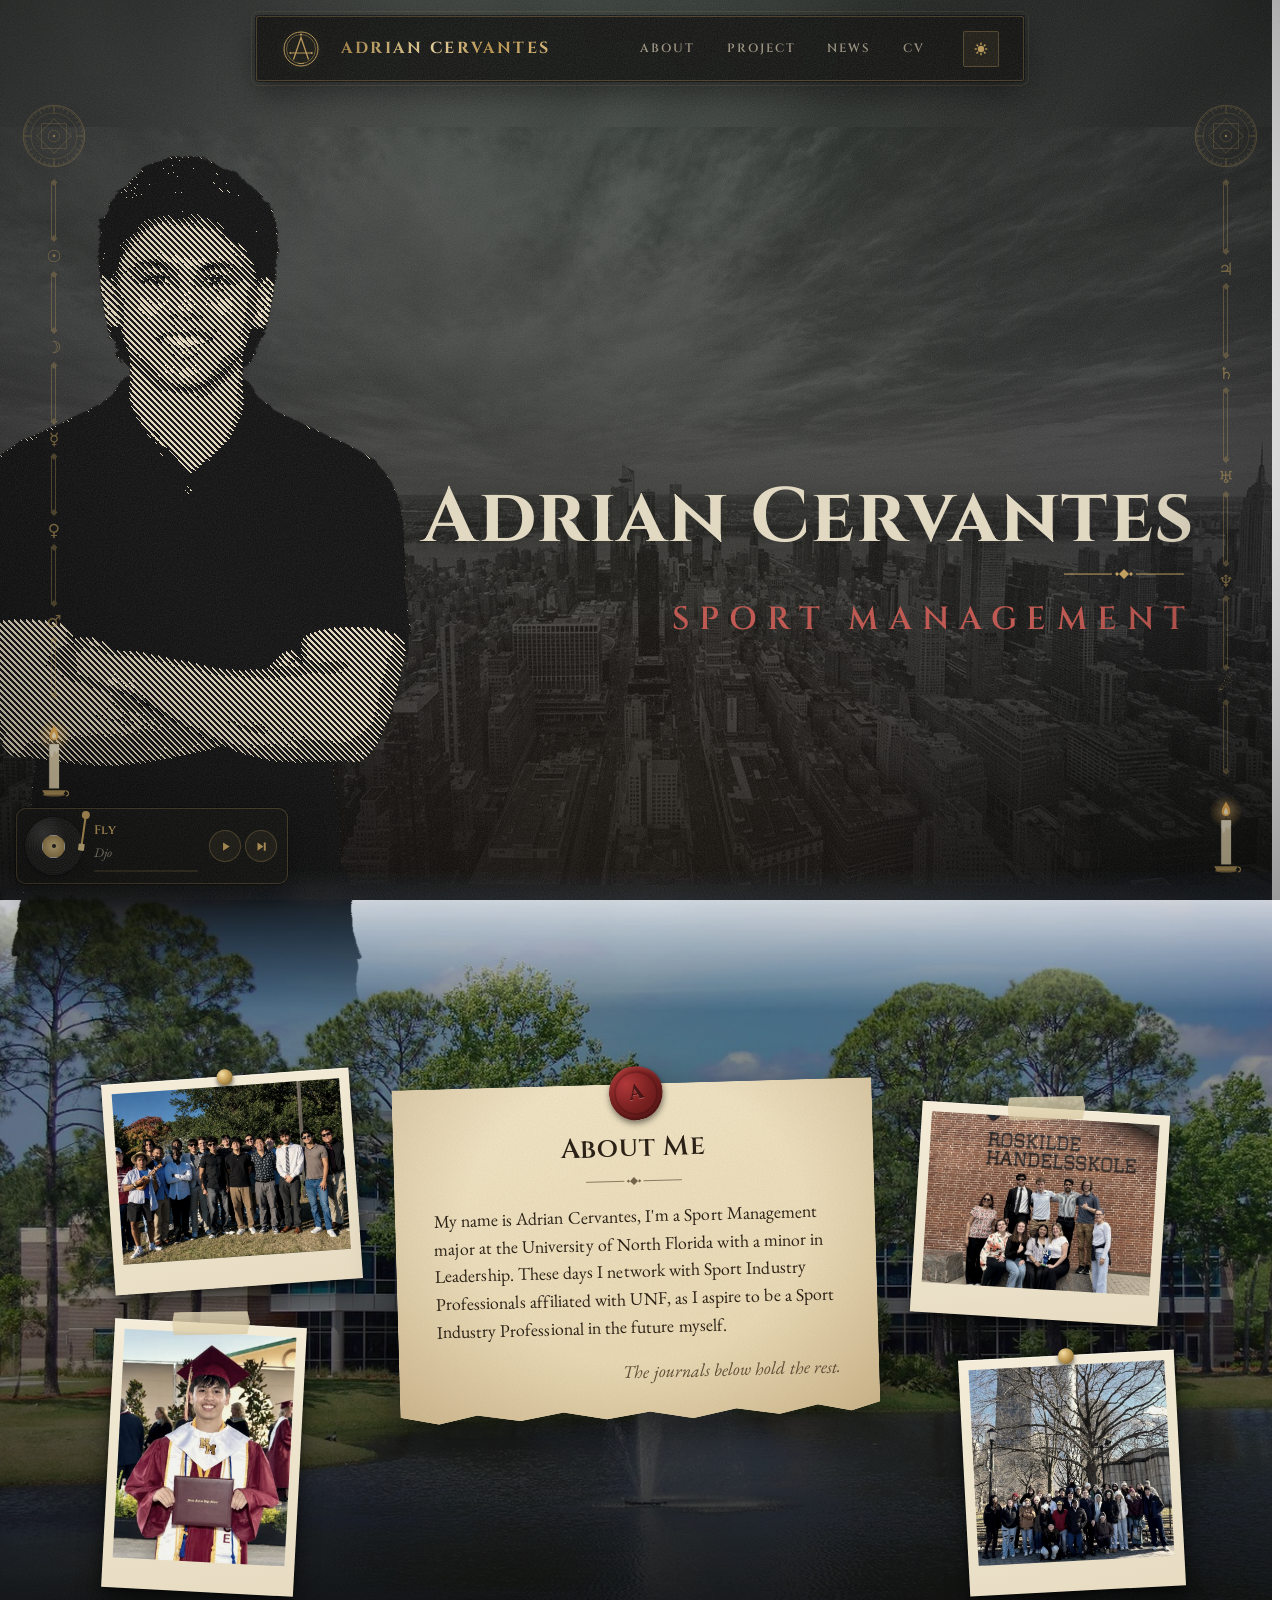
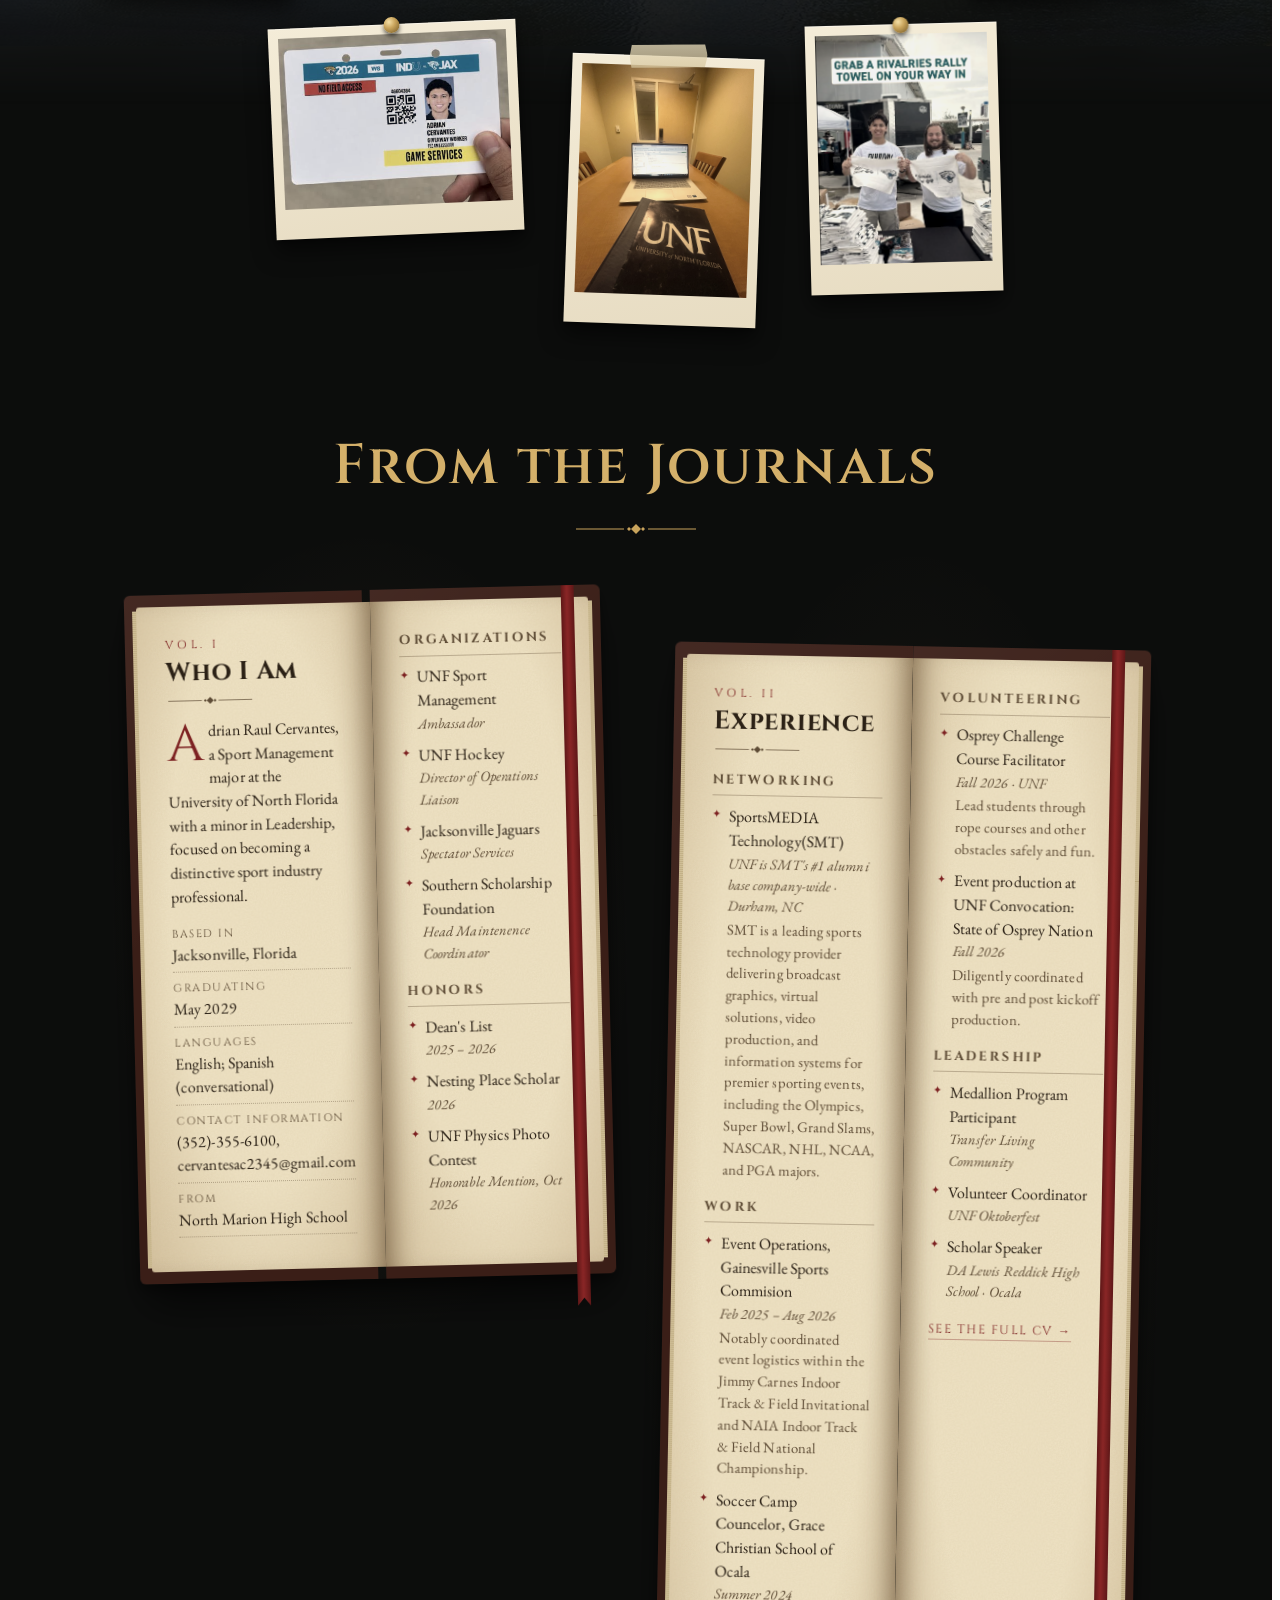
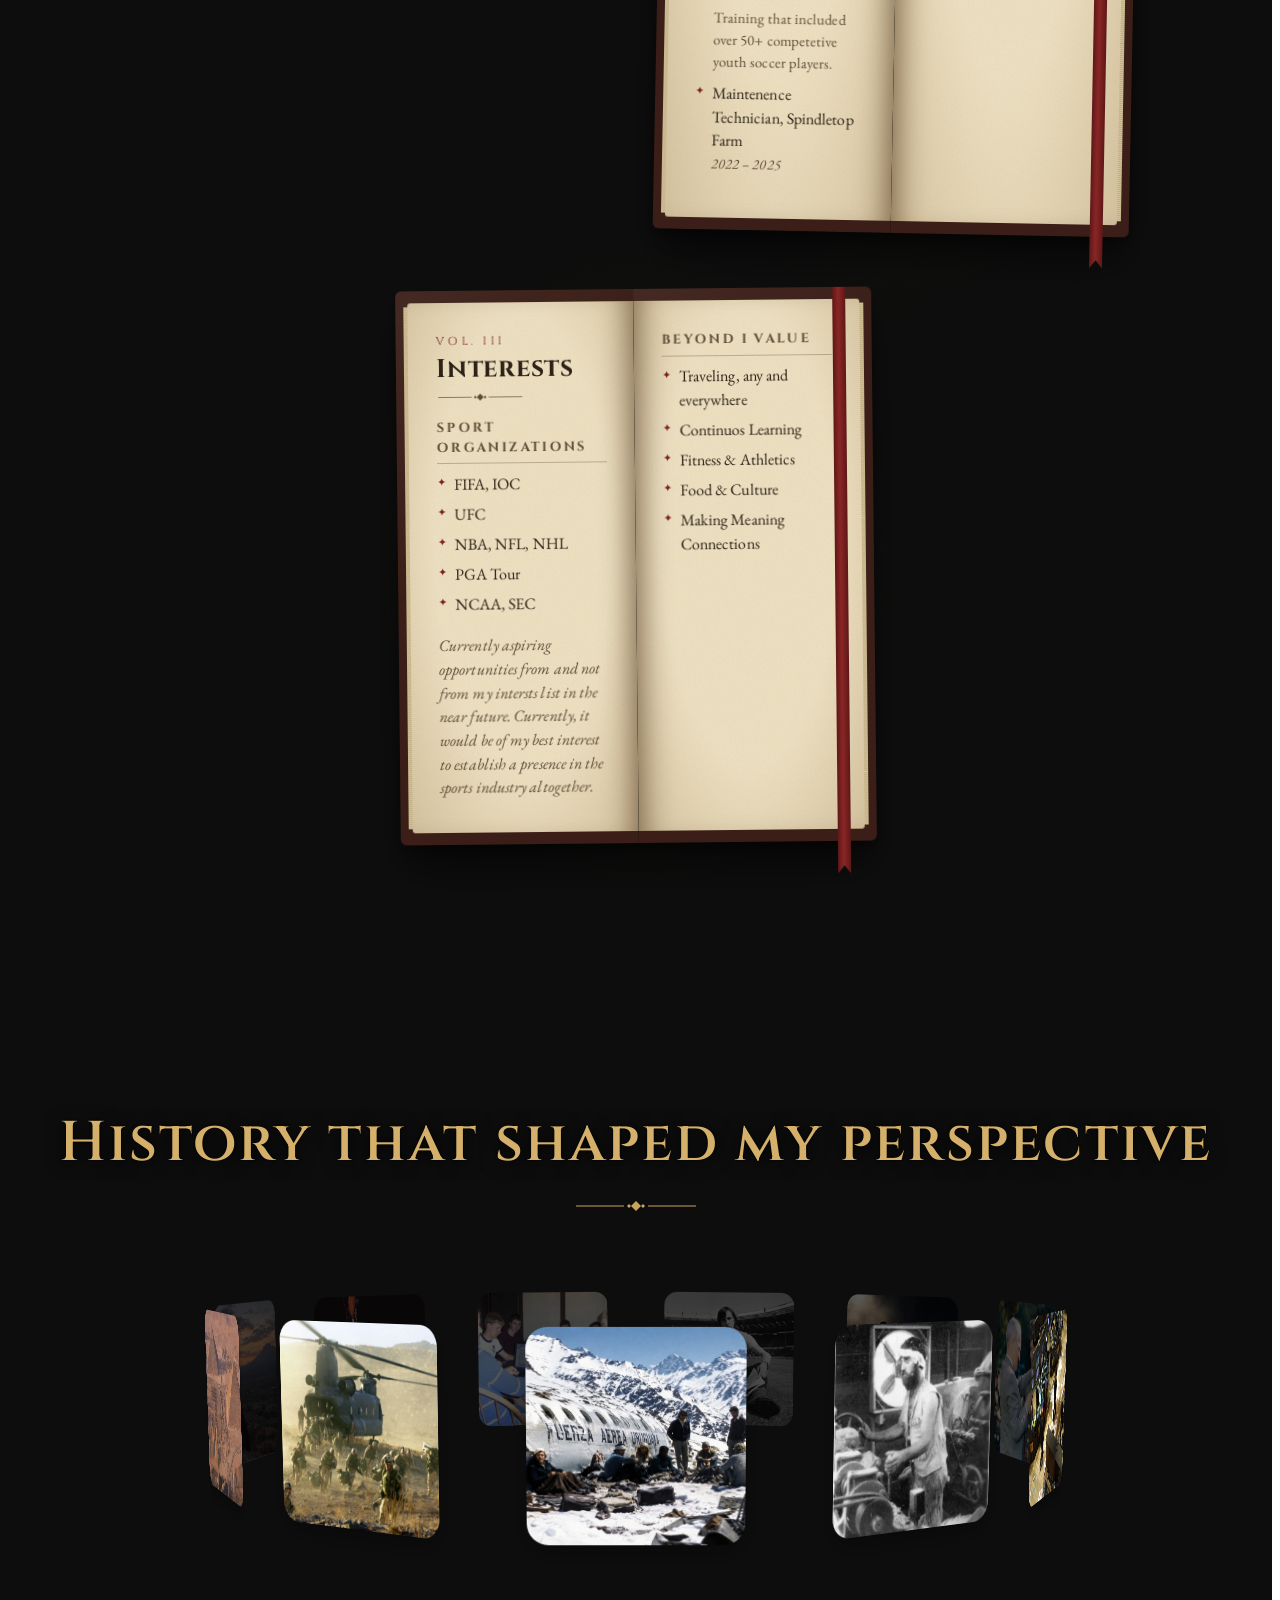
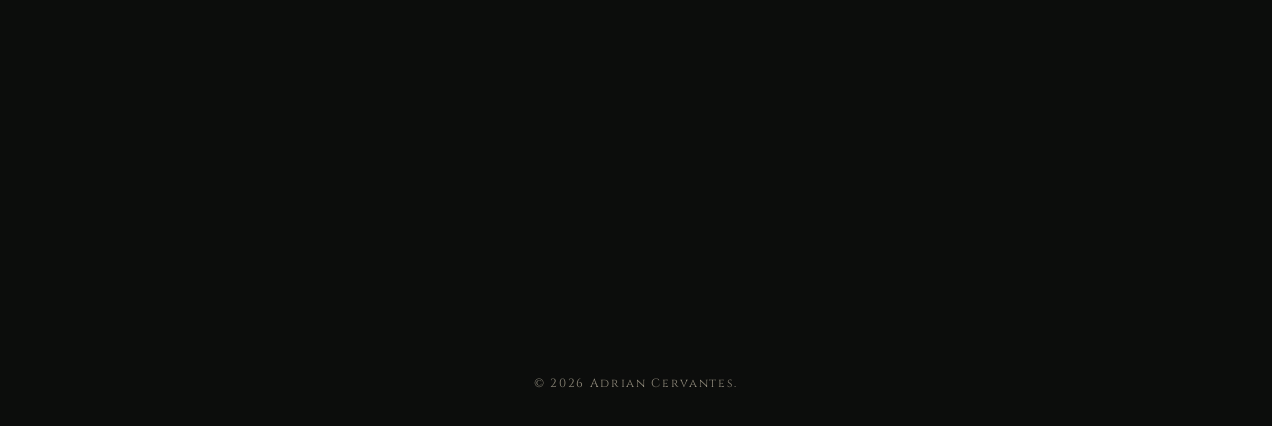
==== commit faf904af: "Fix typo in hero role from 'Mangement' to 'Management'" ====
--- a/index.html
+++ b/index.html
@@ -87,7 +87,7 @@
     <section id="hero">
         <div class="hero-text">
             <h1 class="hero-name">Adrian Cervantes</h1>
-            <p class="hero-role">Sport Mangement</p>
+            <p class="hero-role">Sport Management</p>
         </div>
     </section>
 
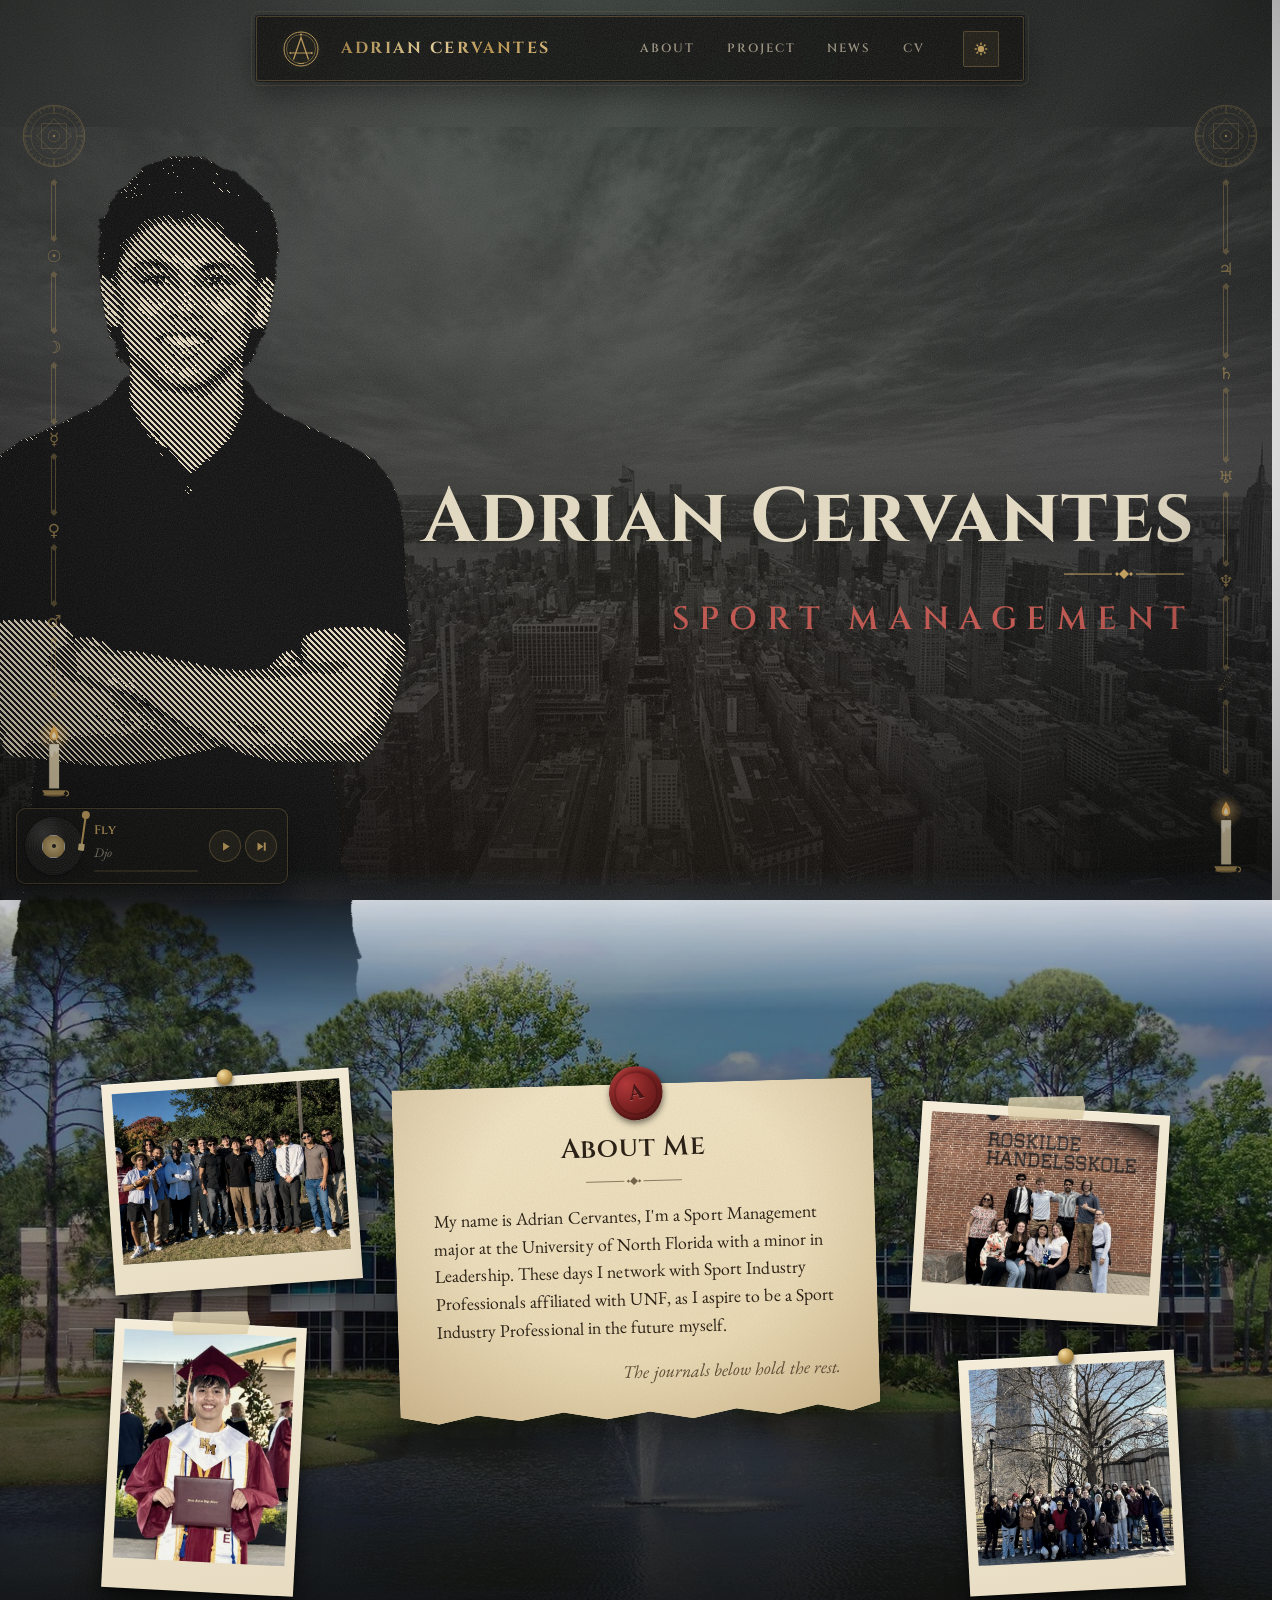
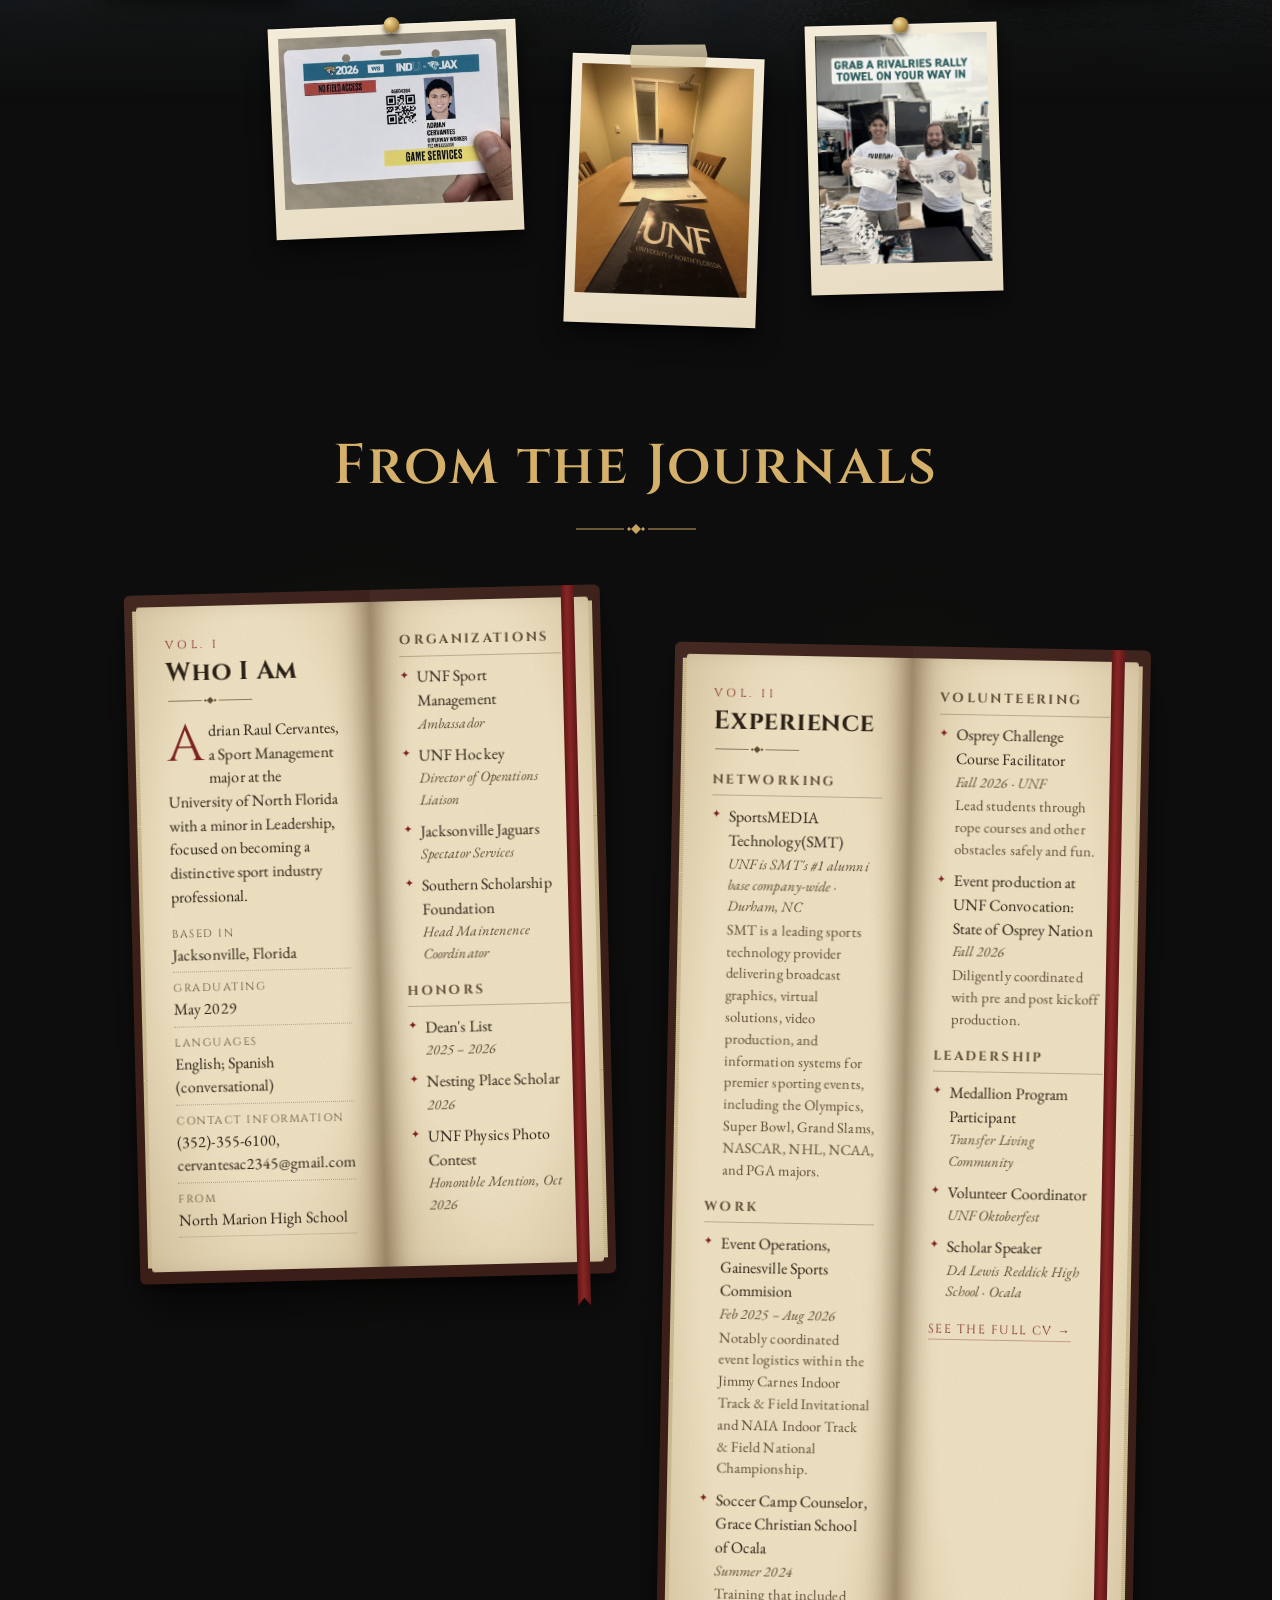
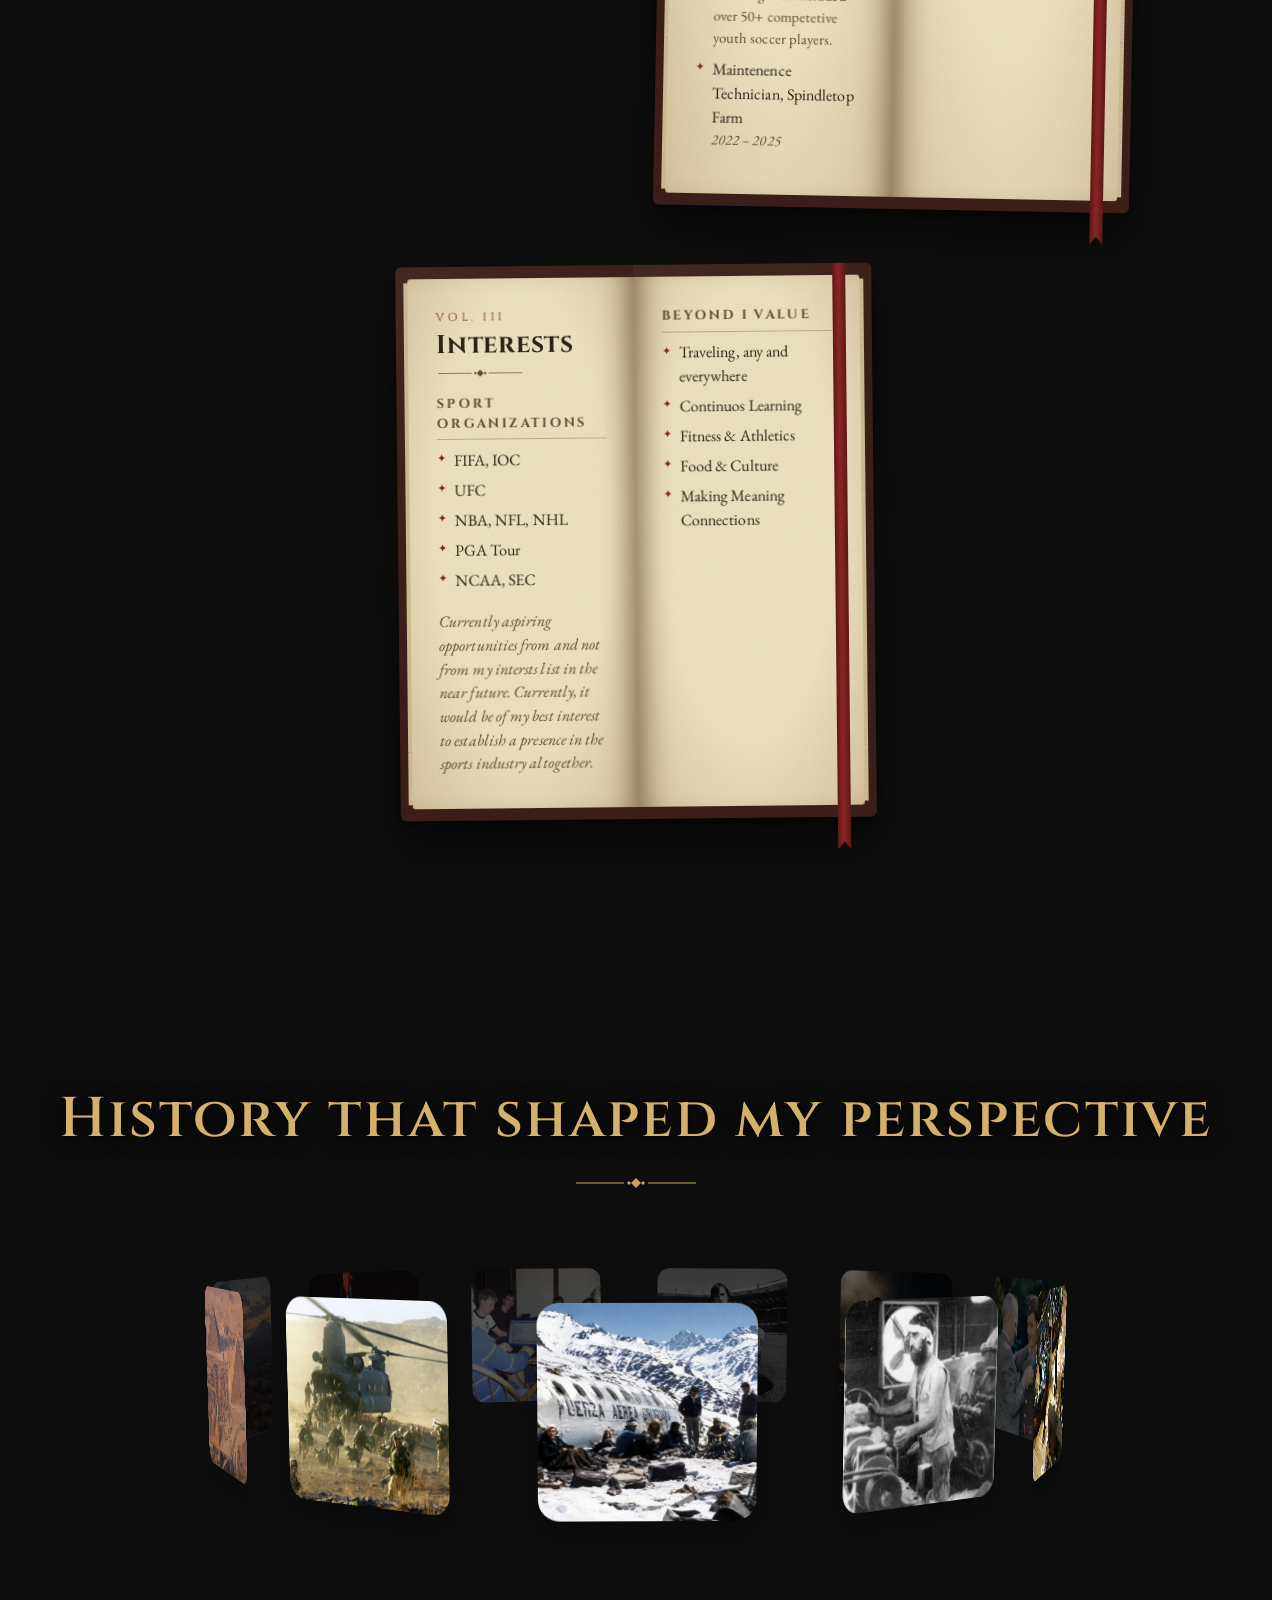
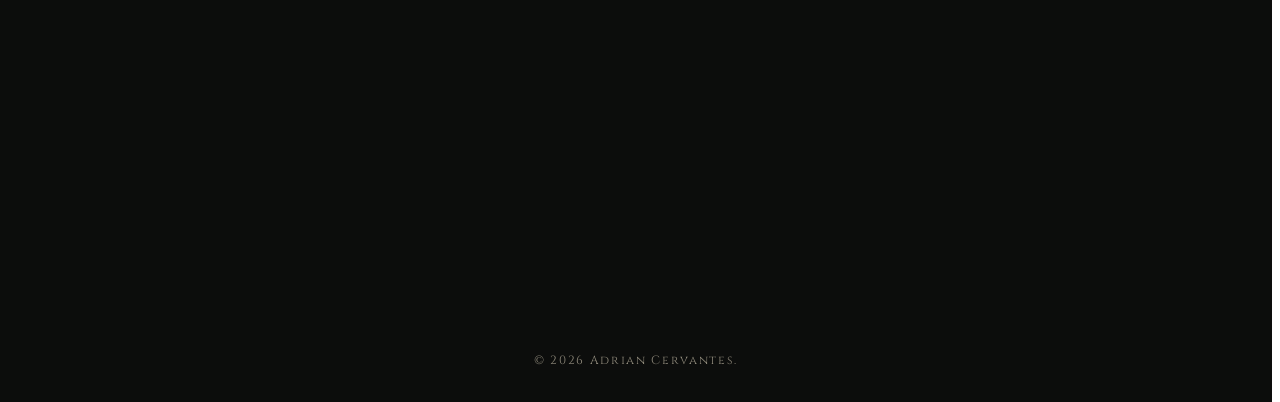
==== commit 5f1b72b6: "Fix typo in Soccer Camp Counselor listing" ====
--- a/index.html
+++ b/index.html
@@ -226,7 +226,7 @@
                             <ul class="page-list">
                                 <li><b>Event Operations, Gainesville Sports Commision</b> <i>Feb 2025 – Aug 2026</i>
                                     <span>Notably coordinated event logistics within the Jimmy Carnes Indoor Track & Field Invitational and NAIA Indoor Track & Field National Championship.</span></li>
-                                <li><b>Soccer Camp Councelor, Grace Christian School of Ocala</b> <i>Summer 2024</i>
+                                <li><b>Soccer Camp Counselor, Grace Christian School of Ocala</b> <i>Summer 2024</i>
                                     <span>Training that included over 50+ competetive youth soccer players.</span></li>
                                 <li><b>Maintenence Technician, Spindletop Farm</b> <i>2022 – 2025</i></li>
                             </ul>
